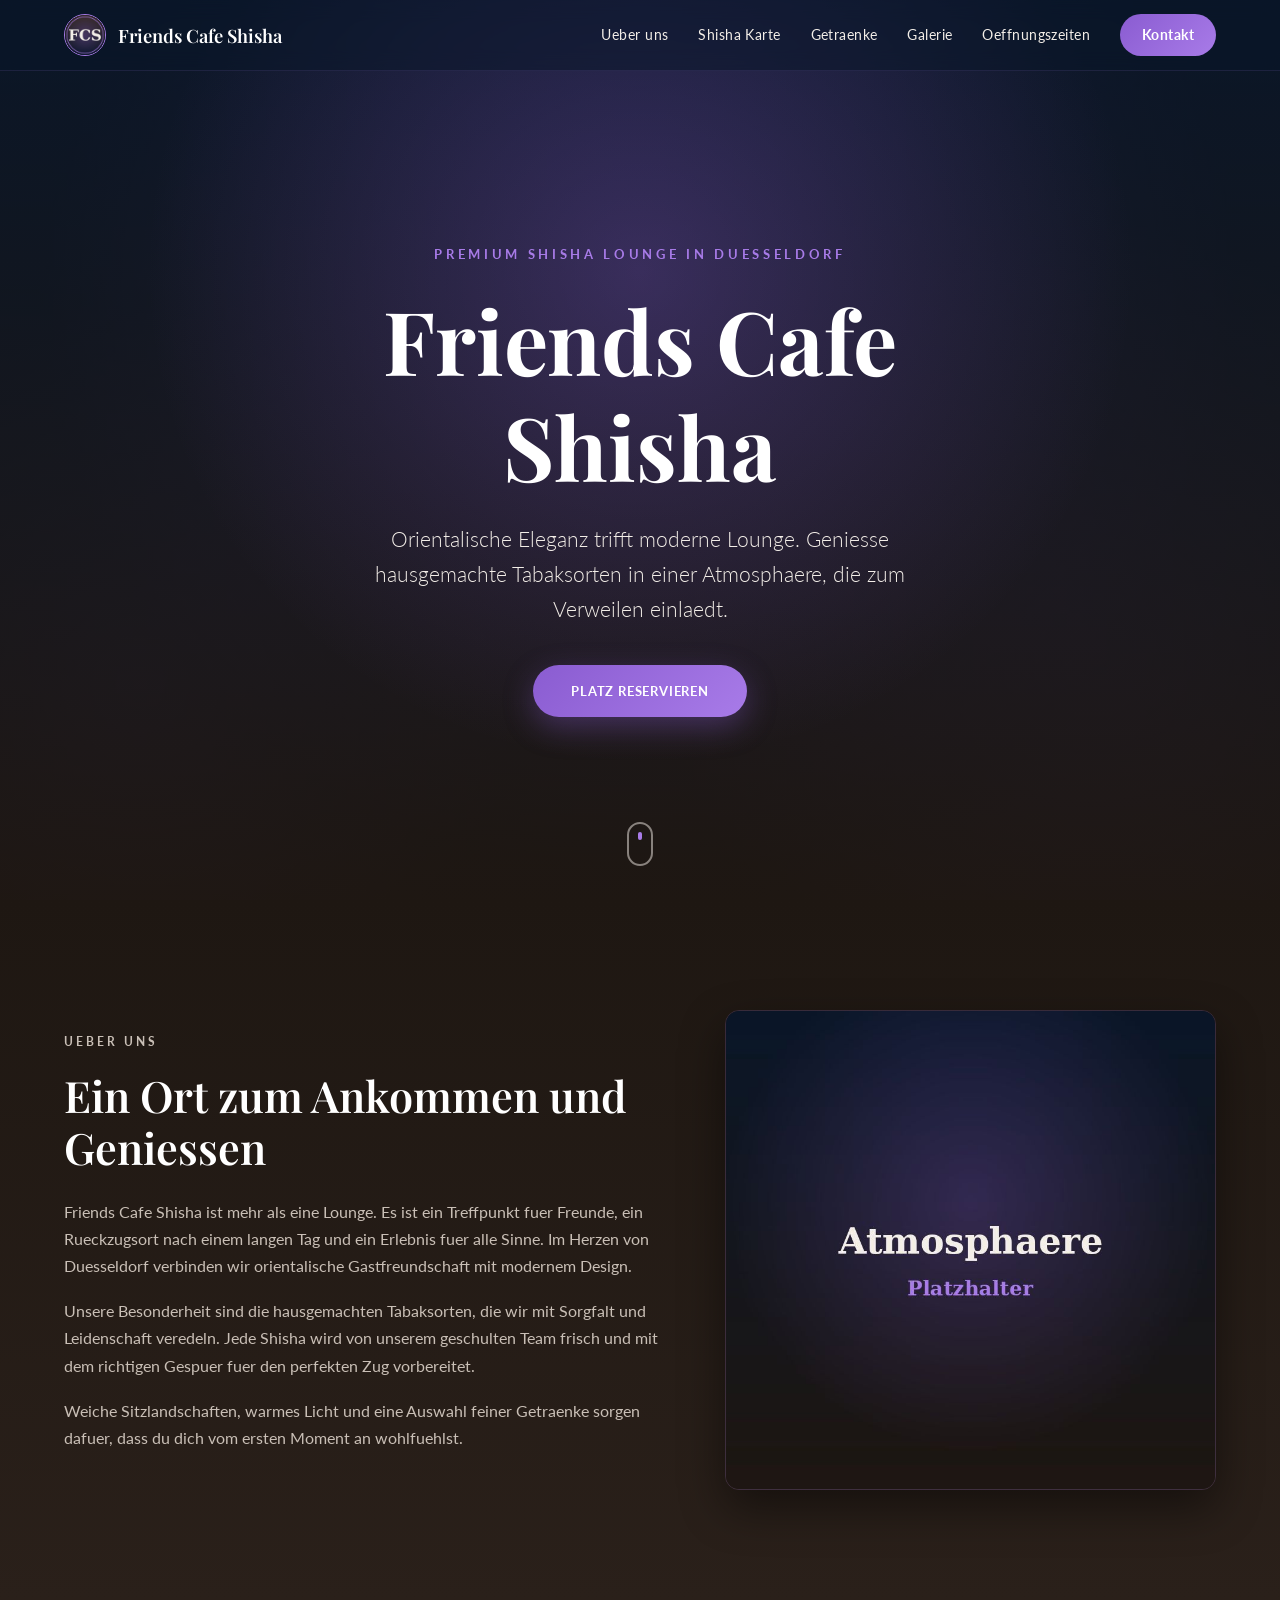
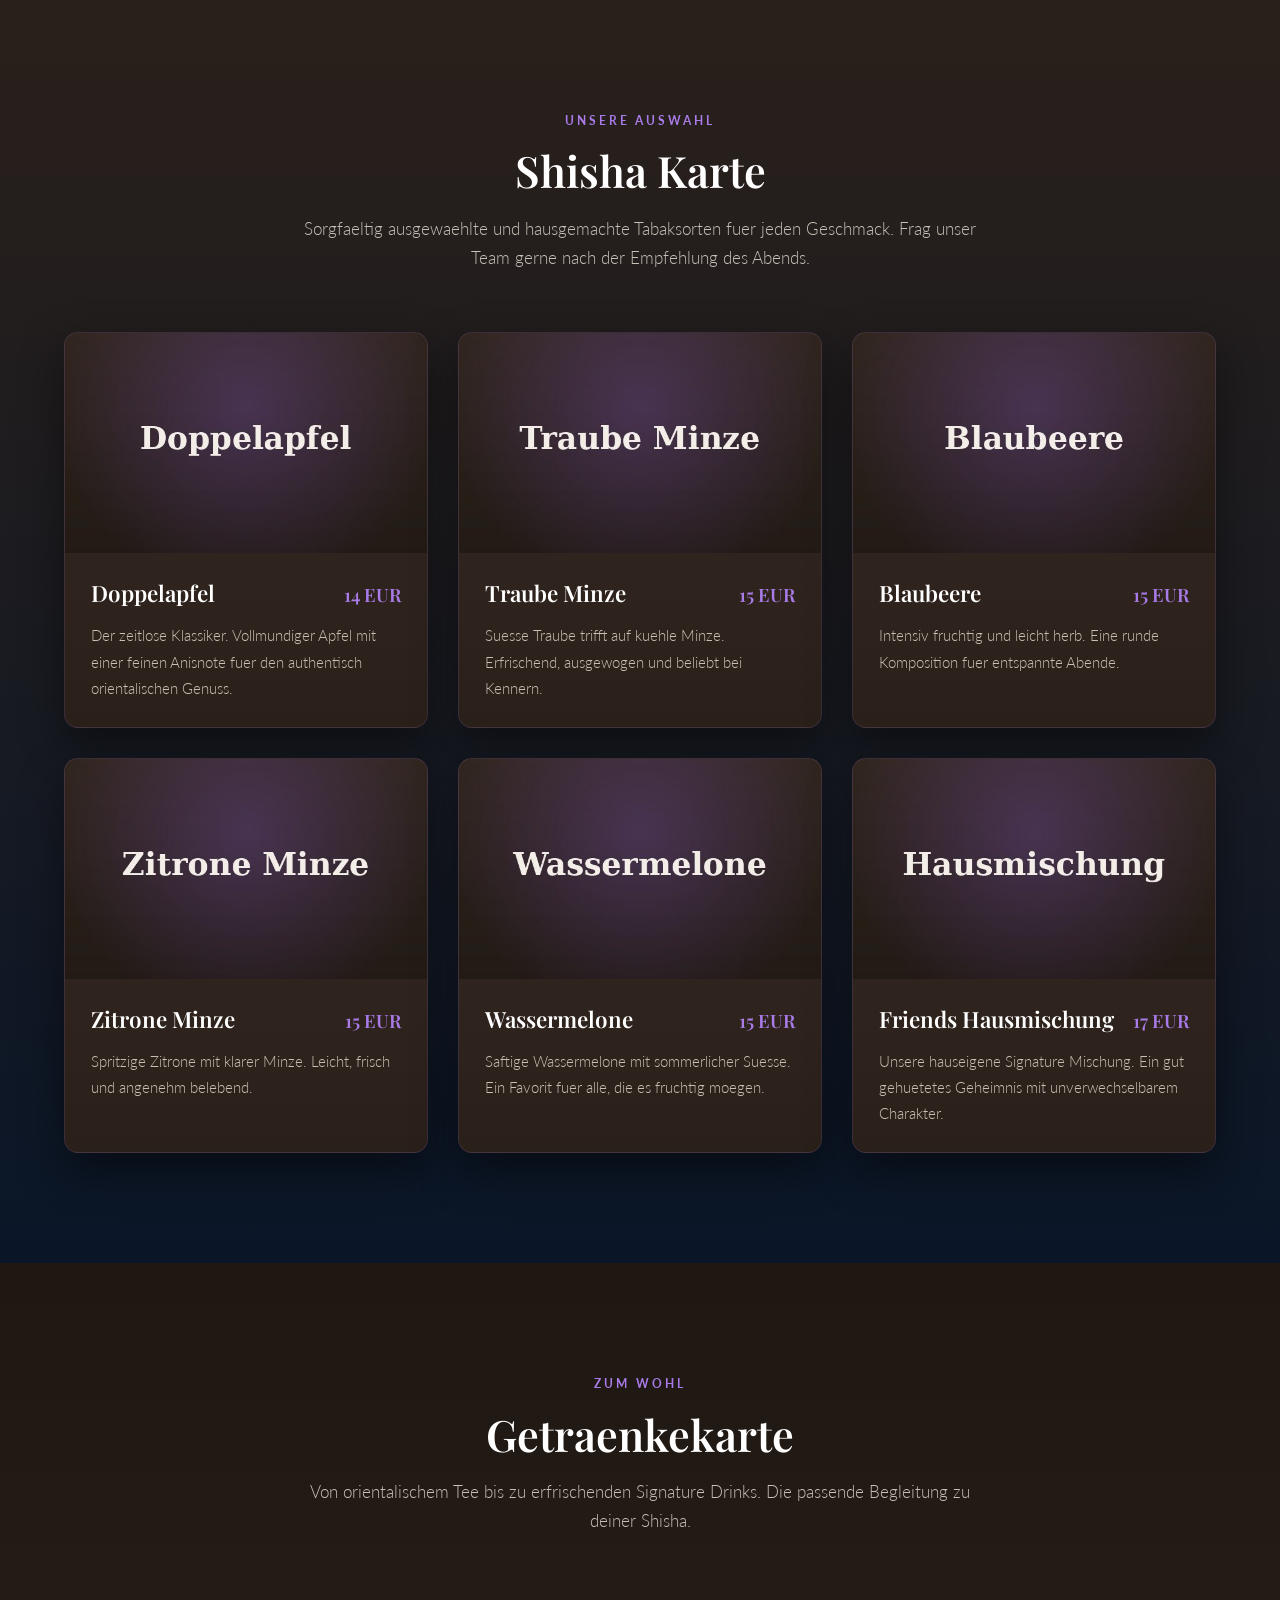
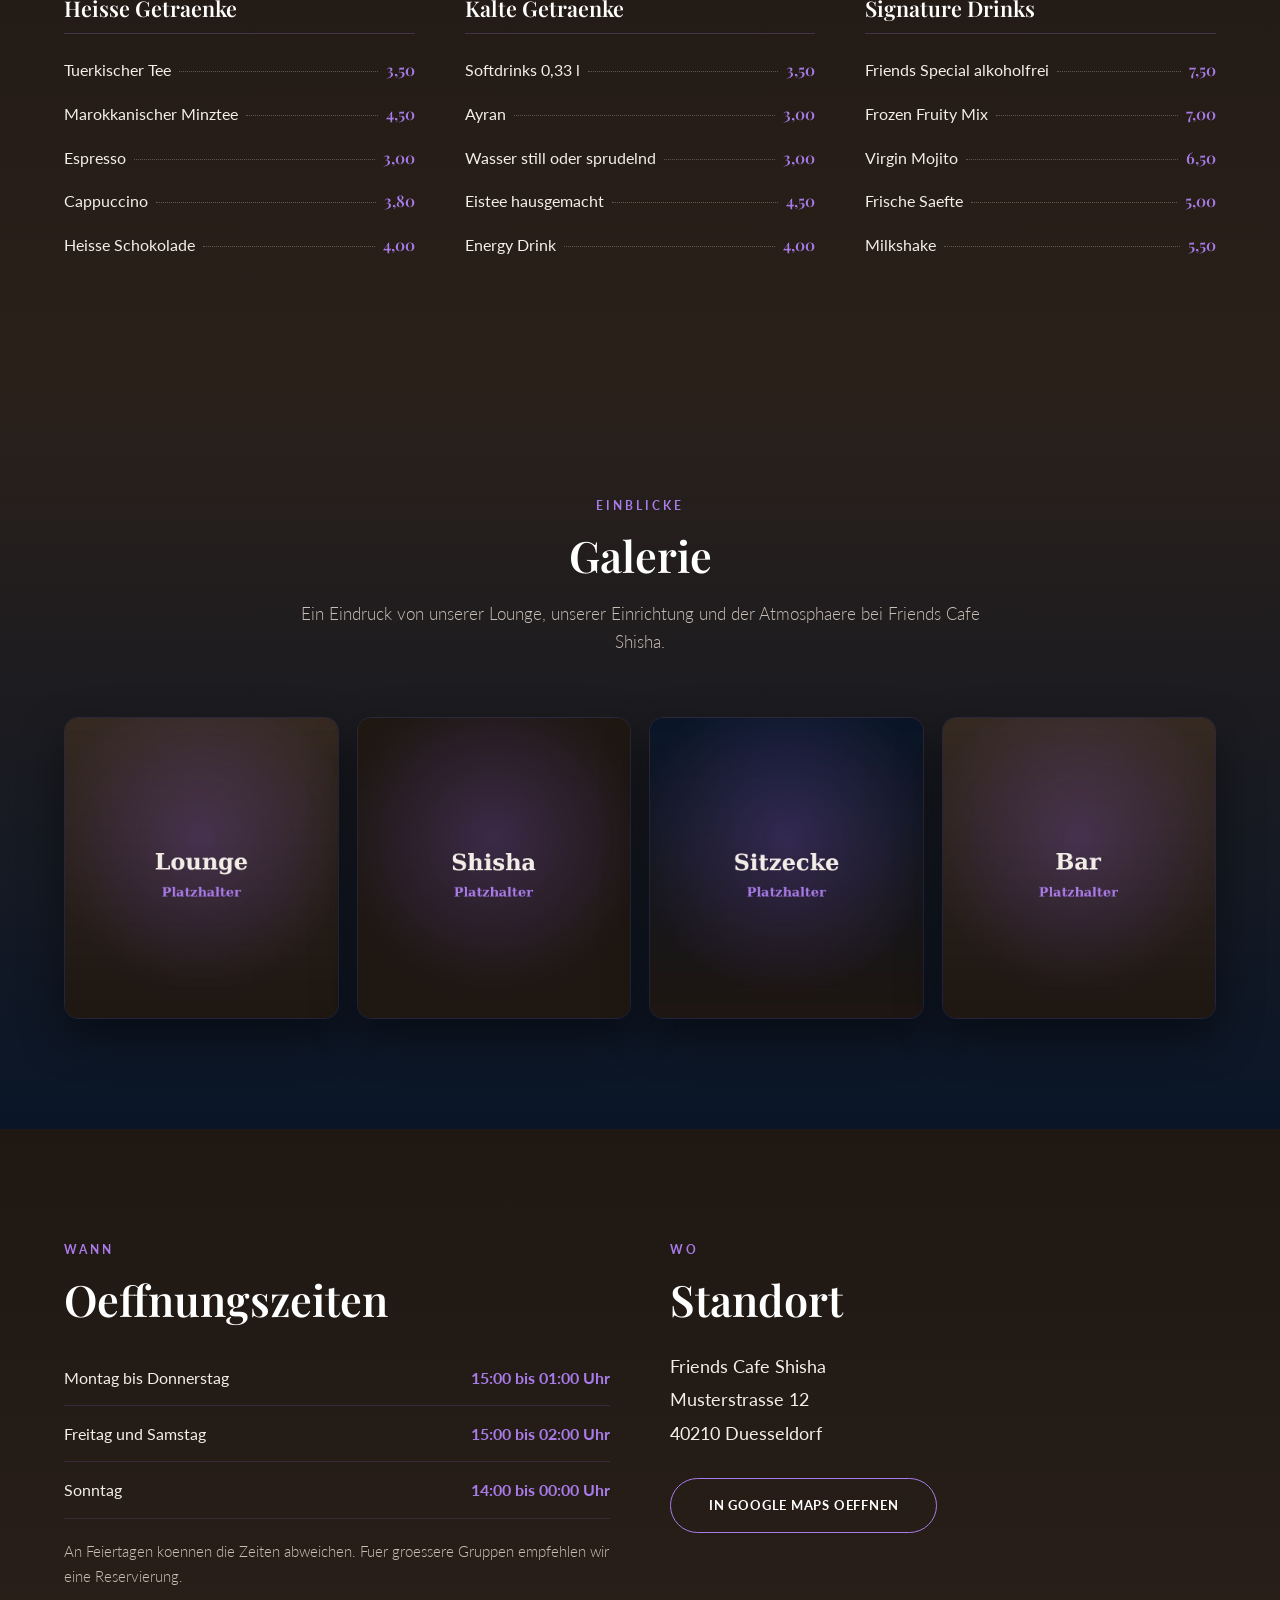
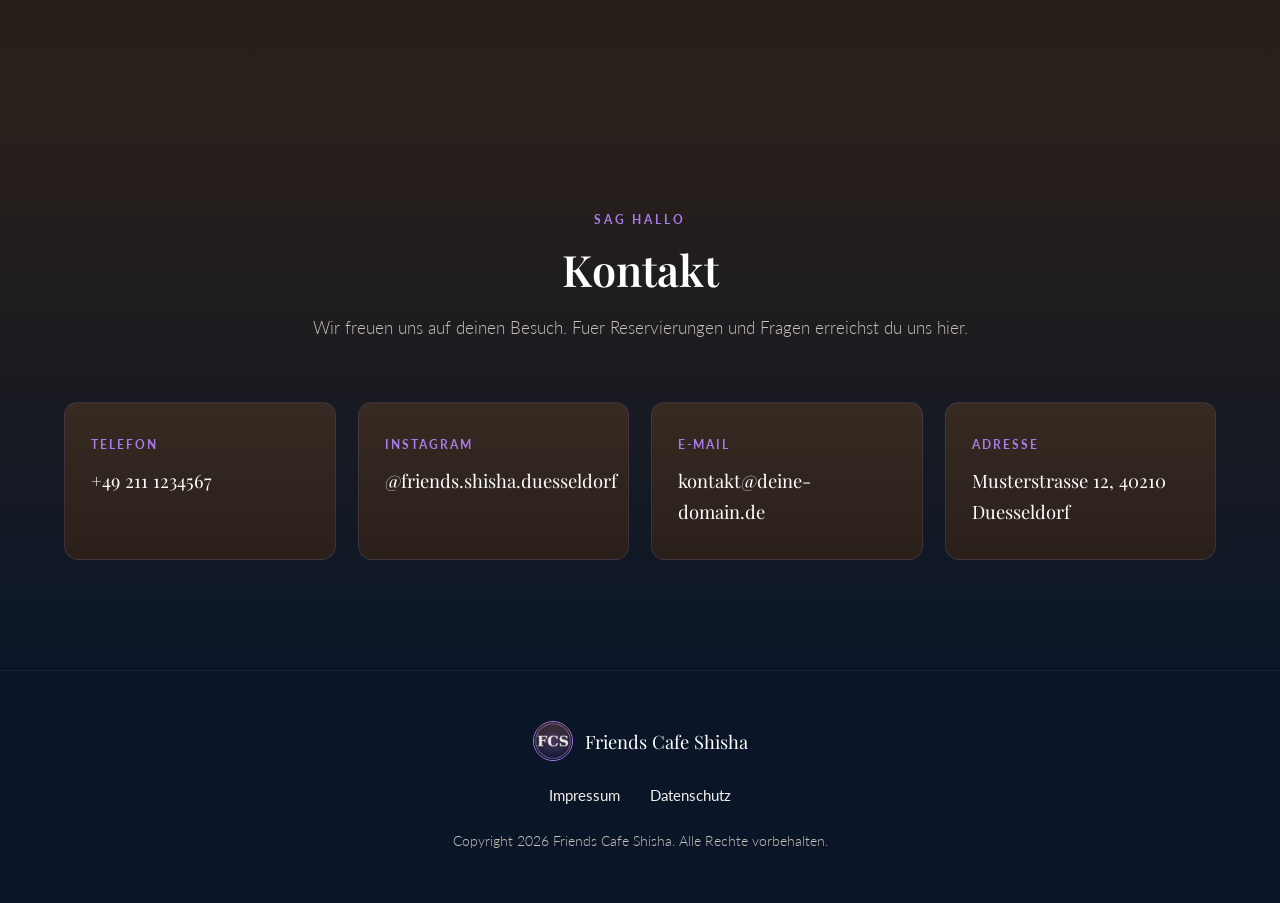
==== index.html @ 022b9bcd "Vollstaendige Website fuer Friends Cafe Shisha Duesseldorf Statische Shisha-Lounge-Website (HTML, CS" ====
<!DOCTYPE html>
<!--
  ============================================================================
  PLATZHALTER, DIE VOR DEM LIVEGANG ERSETZT WERDEN MUESSEN:
  - DEINE-DOMAIN.de            -> echte Domain (auch in CNAME, sitemap.xml, robots.txt)
  - Musterstrasse 12           -> echte Strasse und Hausnummer
  - 40210                      -> echte Postleitzahl
  - +49 211 1234567            -> echte Telefonnummer
  - kontakt@deine-domain.de    -> echte E-Mail-Adresse
  - friends.shisha.duesseldorf -> echter Instagram-Benutzername
  - 51.2217 / 6.7762           -> echte GPS-Koordinaten aus Google Maps
  - Bilder in img/ ersetzen (hero, shisha, galerie, logo)
  ============================================================================
-->
<html lang="de">
<head>
  <meta charset="UTF-8">
  <meta name="viewport" content="width=device-width, initial-scale=1.0">
  <title>Friends Cafe Shisha Duesseldorf | Premium Shisha Lounge</title>

  <meta name="description" content="Friends Cafe Shisha in Duesseldorf. Premium Shisha Lounge mit hausgemachten Tabaksorten, eleganter orientalischer Atmosphaere und ausgewaehlten Getraenken. Jetzt Platz sichern.">
  <meta name="keywords" content="Shisha Duesseldorf, Shisha Lounge Duesseldorf, Shisha Bar Duesseldorf, Wasserpfeife Duesseldorf, Friends Cafe Shisha, orientalische Lounge Duesseldorf, hausgemachte Shisha Tabak">
  <meta name="author" content="Friends Cafe Shisha">
  <meta name="robots" content="index, follow">
  <link rel="canonical" href="https://DEINE-DOMAIN.de/">

  <!-- Geo Tags -->
  <meta name="geo.region" content="DE-NW">
  <meta name="geo.placename" content="Duesseldorf">
  <meta name="geo.position" content="51.2217;6.7762">
  <meta name="ICBM" content="51.2217, 6.7762">

  <!-- Open Graph -->
  <meta property="og:type" content="business.business">
  <meta property="og:url" content="https://DEINE-DOMAIN.de/">
  <meta property="og:title" content="Friends Cafe Shisha Duesseldorf | Premium Shisha Lounge">
  <meta property="og:description" content="Premium Shisha Lounge in Duesseldorf mit hausgemachten Tabaksorten und eleganter orientalischer Atmosphaere.">
  <meta property="og:image" content="https://DEINE-DOMAIN.de/img/hero/hero.jpg">
  <meta property="og:locale" content="de_DE">
  <meta property="og:site_name" content="Friends Cafe Shisha">

  <!-- Twitter Card -->
  <meta name="twitter:card" content="summary_large_image">
  <meta name="twitter:title" content="Friends Cafe Shisha Duesseldorf | Premium Shisha Lounge">
  <meta name="twitter:description" content="Premium Shisha Lounge in Duesseldorf mit hausgemachten Tabaksorten und eleganter orientalischer Atmosphaere.">
  <meta name="twitter:image" content="https://DEINE-DOMAIN.de/img/hero/hero.jpg">

  <meta name="theme-color" content="#0A1628">

  <!-- Favicon -->
  <link rel="icon" href="img/logo/logo.jpg" type="image/jpeg">
  <link rel="apple-touch-icon" href="img/logo/logo.jpg">

  <!-- Google Fonts -->
  <link rel="preconnect" href="https://fonts.googleapis.com">
  <link rel="preconnect" href="https://fonts.gstatic.com" crossorigin>
  <link href="https://fonts.googleapis.com/css2?family=Playfair+Display:wght@500;600;700&family=Lato:wght@300;400;700&display=swap" rel="stylesheet">

  <link rel="stylesheet" href="css/style.css">

  <!-- JSON-LD Structured Data -->
  <script type="application/ld+json">
  {
    "@context": "https://schema.org",
    "@type": "BarOrPub",
    "name": "Friends Cafe Shisha",
    "description": "Premium Shisha Lounge in Duesseldorf mit hausgemachten Tabaksorten, eleganter orientalischer Atmosphaere und ausgewaehlten Getraenken.",
    "url": "https://DEINE-DOMAIN.de/",
    "telephone": "+49 211 1234567",
    "email": "kontakt@deine-domain.de",
    "image": "https://DEINE-DOMAIN.de/img/hero/hero.jpg",
    "servesCuisine": "Shisha, Orientalisch",
    "priceRange": "EUR",
    "address": {
      "@type": "PostalAddress",
      "streetAddress": "Musterstrasse 12",
      "addressLocality": "Duesseldorf",
      "postalCode": "40210",
      "addressCountry": "DE"
    },
    "geo": {
      "@type": "GeoCoordinates",
      "latitude": "51.2217",
      "longitude": "6.7762"
    },
    "openingHoursSpecification": [
      {
        "@type": "OpeningHoursSpecification",
        "dayOfWeek": ["Monday", "Tuesday", "Wednesday", "Thursday"],
        "opens": "15:00",
        "closes": "01:00"
      },
      {
        "@type": "OpeningHoursSpecification",
        "dayOfWeek": ["Friday", "Saturday"],
        "opens": "15:00",
        "closes": "02:00"
      },
      {
        "@type": "OpeningHoursSpecification",
        "dayOfWeek": "Sunday",
        "opens": "14:00",
        "closes": "00:00"
      }
    ],
    "sameAs": [
      "https://www.instagram.com/friends.shisha.duesseldorf"
    ]
  }
  </script>
</head>
<body>

  <!-- ================= NAVBAR ================= -->
  <header class="navbar" id="navbar">
    <div class="nav-container">
      <a href="#hero" class="nav-logo">
        <img src="img/logo/logo.jpg" alt="Friends Cafe Shisha Logo">
        <span>Friends Cafe Shisha</span>
      </a>
      <button class="nav-toggle" id="navToggle" aria-label="Menue oeffnen" aria-expanded="false">
        <span></span><span></span><span></span>
      </button>
      <nav class="nav-menu" id="navMenu">
        <a href="#ueber-uns">Ueber uns</a>
        <a href="#shisha">Shisha Karte</a>
        <a href="#getraenke">Getraenke</a>
        <a href="#galerie">Galerie</a>
        <a href="#oeffnungszeiten">Oeffnungszeiten</a>
        <a href="#kontakt" class="nav-cta">Kontakt</a>
      </nav>
    </div>
  </header>

  <!-- ================= HERO ================= -->
  <section class="hero" id="hero">
    <div class="hero-overlay"></div>
    <img src="img/hero/hero.jpg" alt="Elegante Shisha Lounge Atmosphaere bei Friends Cafe Shisha in Duesseldorf" class="hero-bg">
    <div class="hero-content">
      <p class="hero-eyebrow">Premium Shisha Lounge in Duesseldorf</p>
      <h1>Friends Cafe Shisha</h1>
      <p class="hero-subline">Orientalische Eleganz trifft moderne Lounge. Geniesse hausgemachte Tabaksorten in einer Atmosphaere, die zum Verweilen einlaedt.</p>
      <a href="#kontakt" class="btn btn-primary">Platz reservieren</a>
    </div>
    <a href="#ueber-uns" class="hero-scroll" aria-label="Nach unten scrollen"></a>
  </section>

  <!-- ================= UEBER UNS ================= -->
  <section class="section" id="ueber-uns">
    <div class="container about-grid">
      <div class="about-text">
        <p class="eyebrow">Ueber uns</p>
        <h2>Ein Ort zum Ankommen und Geniessen</h2>
        <p>Friends Cafe Shisha ist mehr als eine Lounge. Es ist ein Treffpunkt fuer Freunde, ein Rueckzugsort nach einem langen Tag und ein Erlebnis fuer alle Sinne. Im Herzen von Duesseldorf verbinden wir orientalische Gastfreundschaft mit modernem Design.</p>
        <p>Unsere Besonderheit sind die hausgemachten Tabaksorten, die wir mit Sorgfalt und Leidenschaft veredeln. Jede Shisha wird von unserem geschulten Team frisch und mit dem richtigen Gespuer fuer den perfekten Zug vorbereitet.</p>
        <p>Weiche Sitzlandschaften, warmes Licht und eine Auswahl feiner Getraenke sorgen dafuer, dass du dich vom ersten Moment an wohlfuehlst.</p>
      </div>
      <div class="about-image">
        <img src="img/galerie/atmosphaere.jpg" alt="Gemuetliche Sitzlandschaft in der Lounge von Friends Cafe Shisha">
      </div>
    </div>
  </section>

  <!-- ================= SHISHA KARTE ================= -->
  <section class="section section-alt" id="shisha">
    <div class="container">
      <div class="section-head">
        <p class="eyebrow">Unsere Auswahl</p>
        <h2>Shisha Karte</h2>
        <p class="section-intro">Sorgfaeltig ausgewaehlte und hausgemachte Tabaksorten fuer jeden Geschmack. Frag unser Team gerne nach der Empfehlung des Abends.</p>
      </div>
      <div class="card-grid">
        <article class="card">
          <div class="card-img"><img src="img/shisha/doppelapfel.jpg" alt="Shisha Tabak Doppelapfel"></div>
          <div class="card-body">
            <div class="card-title-row">
              <h3>Doppelapfel</h3>
              <span class="price">14 EUR</span>
            </div>
            <p>Der zeitlose Klassiker. Vollmundiger Apfel mit einer feinen Anisnote fuer den authentisch orientalischen Genuss.</p>
          </div>
        </article>
        <article class="card">
          <div class="card-img"><img src="img/shisha/traube-minze.jpg" alt="Shisha Tabak Traube Minze"></div>
          <div class="card-body">
            <div class="card-title-row">
              <h3>Traube Minze</h3>
              <span class="price">15 EUR</span>
            </div>
            <p>Suesse Traube trifft auf kuehle Minze. Erfrischend, ausgewogen und beliebt bei Kennern.</p>
          </div>
        </article>
        <article class="card">
          <div class="card-img"><img src="img/shisha/blaubeere.jpg" alt="Shisha Tabak Blaubeere"></div>
          <div class="card-body">
            <div class="card-title-row">
              <h3>Blaubeere</h3>
              <span class="price">15 EUR</span>
            </div>
            <p>Intensiv fruchtig und leicht herb. Eine runde Komposition fuer entspannte Abende.</p>
          </div>
        </article>
        <article class="card">
          <div class="card-img"><img src="img/shisha/zitrone-minze.jpg" alt="Shisha Tabak Zitrone Minze"></div>
          <div class="card-body">
            <div class="card-title-row">
              <h3>Zitrone Minze</h3>
              <span class="price">15 EUR</span>
            </div>
            <p>Spritzige Zitrone mit klarer Minze. Leicht, frisch und angenehm belebend.</p>
          </div>
        </article>
        <article class="card">
          <div class="card-img"><img src="img/shisha/wassermelone.jpg" alt="Shisha Tabak Wassermelone"></div>
          <div class="card-body">
            <div class="card-title-row">
              <h3>Wassermelone</h3>
              <span class="price">15 EUR</span>
            </div>
            <p>Saftige Wassermelone mit sommerlicher Suesse. Ein Favorit fuer alle, die es fruchtig moegen.</p>
          </div>
        </article>
        <article class="card">
          <div class="card-img"><img src="img/shisha/hausmischung.jpg" alt="Hausgemachte Shisha Spezialmischung"></div>
          <div class="card-body">
            <div class="card-title-row">
              <h3>Friends Hausmischung</h3>
              <span class="price">17 EUR</span>
            </div>
            <p>Unsere hauseigene Signature Mischung. Ein gut gehuetetes Geheimnis mit unverwechselbarem Charakter.</p>
          </div>
        </article>
      </div>
    </div>
  </section>

  <!-- ================= GETRAENKE ================= -->
  <section class="section" id="getraenke">
    <div class="container">
      <div class="section-head">
        <p class="eyebrow">Zum Wohl</p>
        <h2>Getraenkekarte</h2>
        <p class="section-intro">Von orientalischem Tee bis zu erfrischenden Signature Drinks. Die passende Begleitung zu deiner Shisha.</p>
      </div>
      <div class="menu-columns">
        <div class="menu-col">
          <h3 class="menu-heading">Heisse Getraenke</h3>
          <ul class="menu-list">
            <li><span>Tuerkischer Tee</span><span class="dots"></span><span class="price">3,50</span></li>
            <li><span>Marokkanischer Minztee</span><span class="dots"></span><span class="price">4,50</span></li>
            <li><span>Espresso</span><span class="dots"></span><span class="price">3,00</span></li>
            <li><span>Cappuccino</span><span class="dots"></span><span class="price">3,80</span></li>
            <li><span>Heisse Schokolade</span><span class="dots"></span><span class="price">4,00</span></li>
          </ul>
        </div>
        <div class="menu-col">
          <h3 class="menu-heading">Kalte Getraenke</h3>
          <ul class="menu-list">
            <li><span>Softdrinks 0,33 l</span><span class="dots"></span><span class="price">3,50</span></li>
            <li><span>Ayran</span><span class="dots"></span><span class="price">3,00</span></li>
            <li><span>Wasser still oder sprudelnd</span><span class="dots"></span><span class="price">3,00</span></li>
            <li><span>Eistee hausgemacht</span><span class="dots"></span><span class="price">4,50</span></li>
            <li><span>Energy Drink</span><span class="dots"></span><span class="price">4,00</span></li>
          </ul>
        </div>
        <div class="menu-col">
          <h3 class="menu-heading">Signature Drinks</h3>
          <ul class="menu-list">
            <li><span>Friends Special alkoholfrei</span><span class="dots"></span><span class="price">7,50</span></li>
            <li><span>Frozen Fruity Mix</span><span class="dots"></span><span class="price">7,00</span></li>
            <li><span>Virgin Mojito</span><span class="dots"></span><span class="price">6,50</span></li>
            <li><span>Frische Saefte</span><span class="dots"></span><span class="price">5,00</span></li>
            <li><span>Milkshake</span><span class="dots"></span><span class="price">5,50</span></li>
          </ul>
        </div>
      </div>
    </div>
  </section>

  <!-- ================= GALERIE ================= -->
  <section class="section section-alt" id="galerie">
    <div class="container">
      <div class="section-head">
        <p class="eyebrow">Einblicke</p>
        <h2>Galerie</h2>
        <p class="section-intro">Ein Eindruck von unserer Lounge, unserer Einrichtung und der Atmosphaere bei Friends Cafe Shisha.</p>
      </div>
      <div class="gallery-grid">
        <div class="gallery-item"><img src="img/galerie/galerie-1.jpg" alt="Innenraum der Shisha Lounge mit warmer Beleuchtung"></div>
        <div class="gallery-item"><img src="img/galerie/galerie-2.jpg" alt="Detailaufnahme einer Shisha auf dem Tisch"></div>
        <div class="gallery-item"><img src="img/galerie/galerie-3.jpg" alt="Gemuetliche Sitzecke mit Kissen und Ambientelicht"></div>
        <div class="gallery-item"><img src="img/galerie/galerie-4.jpg" alt="Bar und Getraenkeauswahl in der Lounge"></div>
      </div>
    </div>
  </section>

  <!-- ================= OEFFNUNGSZEITEN + STANDORT ================= -->
  <section class="section" id="oeffnungszeiten">
    <div class="container info-grid">
      <div class="info-block">
        <p class="eyebrow">Wann</p>
        <h2>Oeffnungszeiten</h2>
        <table class="hours-table">
          <tr><td>Montag bis Donnerstag</td><td>15:00 bis 01:00 Uhr</td></tr>
          <tr><td>Freitag und Samstag</td><td>15:00 bis 02:00 Uhr</td></tr>
          <tr><td>Sonntag</td><td>14:00 bis 00:00 Uhr</td></tr>
        </table>
        <p class="info-note">An Feiertagen koennen die Zeiten abweichen. Fuer groessere Gruppen empfehlen wir eine Reservierung.</p>
      </div>
      <div class="info-block">
        <p class="eyebrow">Wo</p>
        <h2>Standort</h2>
        <address class="address">
          Friends Cafe Shisha<br>
          Musterstrasse 12<br>
          40210 Duesseldorf
        </address>
        <a href="https://www.google.com/maps/search/?api=1&query=Friends+Cafe+Shisha+Musterstrasse+12+40210+Duesseldorf" class="btn btn-outline" target="_blank" rel="noopener">In Google Maps oeffnen</a>
      </div>
    </div>
  </section>

  <!-- ================= KONTAKT ================= -->
  <section class="section section-alt" id="kontakt">
    <div class="container">
      <div class="section-head">
        <p class="eyebrow">Sag Hallo</p>
        <h2>Kontakt</h2>
        <p class="section-intro">Wir freuen uns auf deinen Besuch. Fuer Reservierungen und Fragen erreichst du uns hier.</p>
      </div>
      <div class="contact-grid">
        <a href="tel:+492111234567" class="contact-card">
          <span class="contact-label">Telefon</span>
          <span class="contact-value">+49 211 1234567</span>
        </a>
        <a href="https://www.instagram.com/friends.shisha.duesseldorf" class="contact-card" target="_blank" rel="noopener">
          <span class="contact-label">Instagram</span>
          <span class="contact-value">@friends.shisha.duesseldorf</span>
        </a>
        <a href="mailto:kontakt@deine-domain.de" class="contact-card">
          <span class="contact-label">E-Mail</span>
          <span class="contact-value">kontakt@deine-domain.de</span>
        </a>
        <div class="contact-card">
          <span class="contact-label">Adresse</span>
          <span class="contact-value">Musterstrasse 12, 40210 Duesseldorf</span>
        </div>
      </div>
    </div>
  </section>

  <!-- ================= FOOTER ================= -->
  <footer class="footer">
    <div class="container footer-inner">
      <div class="footer-brand">
        <img src="img/logo/logo.jpg" alt="Friends Cafe Shisha Logo">
        <span>Friends Cafe Shisha</span>
      </div>
      <nav class="footer-links">
        <a href="impressum.html">Impressum</a>
        <a href="datenschutz.html">Datenschutz</a>
      </nav>
      <p class="footer-copy">Copyright 2026 Friends Cafe Shisha. Alle Rechte vorbehalten.</p>
    </div>
  </footer>

  <script src="js/main.js"></script>
</body>
</html>
---- css/style.css ----
/* ============================================================
   Friends Cafe Shisha Duesseldorf
   Farbpalette: Blau, Braun (Hintergrund), Lila (Akzente), Weiss (Text)
   Schriften: Playfair Display (Ueberschriften), Lato (Fliesstext)
   ============================================================ */

:root {
  --navy:        #0A1628;
  --navy-2:      #10203A;
  --brown:       #1E1712;
  --brown-2:     #2A201A;
  --brown-3:     #362A22;
  --purple:      #8A5CD1;
  --purple-2:    #A87BE8;
  --purple-glow: rgba(138, 92, 209, 0.35);
  --white:       #FFFFFF;
  --cream:       #F3EEE8;
  --muted:       #C9BFB6;

  --font-head: 'Playfair Display', Georgia, serif;
  --font-body: 'Lato', 'Segoe UI', sans-serif;

  --maxw: 1200px;
  --radius: 14px;
  --shadow: 0 18px 45px rgba(0, 0, 0, 0.45);
}

* { margin: 0; padding: 0; box-sizing: border-box; }

html { scroll-behavior: smooth; scroll-padding-top: 80px; }

body {
  font-family: var(--font-body);
  color: var(--cream);
  background: var(--brown);
  line-height: 1.7;
  font-weight: 400;
  -webkit-font-smoothing: antialiased;
  overflow-x: hidden;
}

img { display: block; max-width: 100%; }

h1, h2, h3 { font-family: var(--font-head); color: var(--white); line-height: 1.2; font-weight: 600; }

a { color: inherit; text-decoration: none; }

.container { max-width: var(--maxw); margin: 0 auto; padding: 0 24px; }

/* ---------- Buttons ---------- */
.btn {
  display: inline-block;
  padding: 15px 38px;
  font-family: var(--font-body);
  font-weight: 700;
  letter-spacing: 0.06em;
  text-transform: uppercase;
  font-size: 0.82rem;
  border-radius: 50px;
  cursor: pointer;
  transition: transform 0.25s ease, box-shadow 0.25s ease, background 0.25s ease;
}
.btn-primary {
  background: linear-gradient(135deg, var(--purple), var(--purple-2));
  color: var(--white);
  box-shadow: 0 10px 30px var(--purple-glow);
}
.btn-primary:hover { transform: translateY(-3px); box-shadow: 0 16px 40px var(--purple-glow); }
.btn-outline {
  background: transparent;
  color: var(--white);
  border: 1.5px solid var(--purple-2);
}
.btn-outline:hover { background: var(--purple); border-color: var(--purple); transform: translateY(-3px); }

/* ---------- Navbar ---------- */
.navbar {
  position: fixed;
  top: 0; left: 0; right: 0;
  z-index: 1000;
  background: rgba(10, 22, 40, 0.55);
  backdrop-filter: blur(10px);
  border-bottom: 1px solid rgba(168, 123, 232, 0.12);
  transition: background 0.35s ease, box-shadow 0.35s ease;
}
.navbar.scrolled { background: rgba(10, 22, 40, 0.95); box-shadow: 0 6px 24px rgba(0,0,0,0.4); }
.nav-container {
  max-width: var(--maxw);
  margin: 0 auto;
  padding: 14px 24px;
  display: flex;
  align-items: center;
  justify-content: space-between;
}
.nav-logo { display: flex; align-items: center; gap: 12px; }
.nav-logo img { width: 42px; height: 42px; border-radius: 50%; object-fit: cover; border: 1.5px solid var(--purple-2); }
.nav-logo span { font-family: var(--font-head); font-size: 1.15rem; color: var(--white); font-weight: 600; }
.nav-menu { display: flex; align-items: center; gap: 30px; }
.nav-menu a { font-size: 0.9rem; letter-spacing: 0.03em; color: var(--cream); transition: color 0.2s ease; }
.nav-menu a:hover { color: var(--purple-2); }
.nav-cta {
  background: linear-gradient(135deg, var(--purple), var(--purple-2));
  color: var(--white) !important;
  padding: 9px 22px;
  border-radius: 50px;
  font-weight: 700;
}
.nav-cta:hover { transform: translateY(-2px); box-shadow: 0 8px 20px var(--purple-glow); }
.nav-toggle { display: none; flex-direction: column; gap: 5px; background: none; border: none; cursor: pointer; padding: 6px; }
.nav-toggle span { width: 26px; height: 2.5px; background: var(--white); border-radius: 2px; transition: 0.3s; }
.nav-toggle.active span:nth-child(1) { transform: translateY(7.5px) rotate(45deg); }
.nav-toggle.active span:nth-child(2) { opacity: 0; }
.nav-toggle.active span:nth-child(3) { transform: translateY(-7.5px) rotate(-45deg); }

/* ---------- Hero ---------- */
.hero {
  position: relative;
  min-height: 100vh;
  display: flex;
  align-items: center;
  justify-content: center;
  text-align: center;
  overflow: hidden;
}
.hero-bg {
  position: absolute;
  inset: 0;
  width: 100%; height: 100%;
  object-fit: cover;
  z-index: -2;
}
.hero-overlay {
  position: absolute;
  inset: 0;
  z-index: -1;
  background:
    radial-gradient(circle at 50% 30%, rgba(138,92,209,0.28), transparent 55%),
    linear-gradient(180deg, rgba(10,22,40,0.78) 0%, rgba(30,23,18,0.88) 100%);
}
.hero-content { max-width: 780px; padding: 100px 24px 40px; }
.hero-eyebrow {
  text-transform: uppercase;
  letter-spacing: 0.28em;
  font-size: 0.82rem;
  font-weight: 700;
  color: var(--purple-2);
  margin-bottom: 22px;
}
.hero h1 { font-size: clamp(2.8rem, 8vw, 5.5rem); font-weight: 700; margin-bottom: 22px; }
.hero-subline { font-size: clamp(1.05rem, 2.2vw, 1.3rem); color: var(--cream); max-width: 620px; margin: 0 auto 38px; font-weight: 300; }
.hero-scroll {
  position: absolute;
  bottom: 34px; left: 50%;
  transform: translateX(-50%);
  width: 26px; height: 44px;
  border: 2px solid rgba(243,238,232,0.5);
  border-radius: 14px;
}
.hero-scroll::before {
  content: "";
  position: absolute;
  top: 8px; left: 50%;
  transform: translateX(-50%);
  width: 4px; height: 8px;
  background: var(--purple-2);
  border-radius: 2px;
  animation: scrollDot 1.8s ease-in-out infinite;
}
@keyframes scrollDot { 0% { opacity: 0; top: 8px; } 50% { opacity: 1; } 100% { opacity: 0; top: 22px; } }

/* ---------- Sections ---------- */
.section { padding: 110px 0; position: relative; }
.section-alt { background: linear-gradient(180deg, var(--brown-2), var(--navy)); }
.section:not(.section-alt) { background: linear-gradient(180deg, var(--brown), var(--brown-2)); }

.eyebrow {
  text-transform: uppercase;
  letter-spacing: 0.24em;
  font-size: 0.78rem;
  font-weight: 700;
  color: var(--purple-2);
  margin-bottom: 14px;
}
.section-head { text-align: center; max-width: 680px; margin: 0 auto 60px; }
.section-head h2 { font-size: clamp(2rem, 4.5vw, 3rem); margin-bottom: 18px; }
.section-intro { color: var(--muted); font-weight: 300; font-size: 1.05rem; }

.section h2 { font-size: clamp(1.9rem, 4vw, 2.7rem); }

/* ---------- About ---------- */
.about-grid { display: grid; grid-template-columns: 1.1fr 0.9fr; gap: 60px; align-items: center; }
.about-text h2 { margin-bottom: 24px; }
.about-text p { color: var(--muted); margin-bottom: 18px; }
.about-image img {
  width: 100%;
  height: 480px;
  object-fit: cover;
  border-radius: var(--radius);
  box-shadow: var(--shadow);
  border: 1px solid rgba(168,123,232,0.18);
}

/* ---------- Cards (Shisha) ---------- */
.card-grid { display: grid; grid-template-columns: repeat(auto-fill, minmax(300px, 1fr)); gap: 30px; }
.card {
  background: linear-gradient(180deg, var(--brown-3), var(--brown-2));
  border-radius: var(--radius);
  overflow: hidden;
  border: 1px solid rgba(168,123,232,0.14);
  box-shadow: var(--shadow);
  transition: transform 0.3s ease, border-color 0.3s ease;
}
.card:hover { transform: translateY(-8px); border-color: var(--purple); }
.card-img { height: 220px; overflow: hidden; }
.card-img img { width: 100%; height: 100%; object-fit: cover; transition: transform 0.5s ease; }
.card:hover .card-img img { transform: scale(1.06); }
.card-body { padding: 26px; }
.card-title-row { display: flex; justify-content: space-between; align-items: baseline; gap: 14px; margin-bottom: 12px; }
.card-title-row h3 { font-size: 1.4rem; }
.card-body p { color: var(--muted); font-size: 0.96rem; font-weight: 300; }
.price {
  font-family: var(--font-head);
  color: var(--purple-2);
  font-weight: 600;
  font-size: 1.15rem;
  white-space: nowrap;
}

/* ---------- Menu (Getraenke) ---------- */
.menu-columns { display: grid; grid-template-columns: repeat(3, 1fr); gap: 50px; }
.menu-heading {
  font-size: 1.35rem;
  margin-bottom: 22px;
  padding-bottom: 12px;
  border-bottom: 1px solid rgba(168,123,232,0.25);
  color: var(--white);
}
.menu-list { list-style: none; }
.menu-list li { display: flex; align-items: baseline; gap: 8px; margin-bottom: 16px; font-size: 0.98rem; }
.menu-list li span:first-child { color: var(--cream); }
.menu-list .dots { flex: 1; border-bottom: 1px dotted rgba(201,191,182,0.35); transform: translateY(-4px); }
.menu-list .price { font-size: 1rem; }

/* ---------- Gallery ---------- */
.gallery-grid { display: grid; grid-template-columns: repeat(4, 1fr); gap: 18px; }
.gallery-item { border-radius: var(--radius); overflow: hidden; box-shadow: var(--shadow); border: 1px solid rgba(168,123,232,0.12); }
.gallery-item img { width: 100%; height: 300px; object-fit: cover; transition: transform 0.5s ease; }
.gallery-item:hover img { transform: scale(1.08); }

/* ---------- Info (Oeffnungszeiten + Standort) ---------- */
.info-grid { display: grid; grid-template-columns: 1fr 1fr; gap: 60px; }
.info-block h2 { margin-bottom: 24px; }
.hours-table { width: 100%; border-collapse: collapse; }
.hours-table td { padding: 14px 0; border-bottom: 1px solid rgba(168,123,232,0.15); color: var(--cream); }
.hours-table td:last-child { text-align: right; color: var(--purple-2); font-weight: 700; white-space: nowrap; }
.info-note { color: var(--muted); font-size: 0.92rem; font-weight: 300; margin-top: 20px; }
.address { font-style: normal; color: var(--cream); font-size: 1.1rem; line-height: 1.9; margin-bottom: 28px; }

/* ---------- Contact ---------- */
.contact-grid { display: grid; grid-template-columns: repeat(auto-fit, minmax(240px, 1fr)); gap: 22px; }
.contact-card {
  background: linear-gradient(180deg, var(--brown-3), var(--brown-2));
  border: 1px solid rgba(168,123,232,0.16);
  border-radius: var(--radius);
  padding: 32px 26px;
  display: flex;
  flex-direction: column;
  gap: 10px;
  transition: transform 0.3s ease, border-color 0.3s ease;
}
a.contact-card:hover { transform: translateY(-6px); border-color: var(--purple); }
.contact-label { text-transform: uppercase; letter-spacing: 0.18em; font-size: 0.72rem; color: var(--purple-2); font-weight: 700; }
.contact-value { font-family: var(--font-head); font-size: 1.15rem; color: var(--white); }

/* ---------- Footer ---------- */
.footer { background: var(--navy); padding: 50px 0; border-top: 1px solid rgba(168,123,232,0.12); }
.footer-inner { display: flex; flex-direction: column; align-items: center; gap: 22px; text-align: center; }
.footer-brand { display: flex; align-items: center; gap: 12px; }
.footer-brand img { width: 40px; height: 40px; border-radius: 50%; object-fit: cover; border: 1.5px solid var(--purple-2); }
.footer-brand span { font-family: var(--font-head); font-size: 1.15rem; color: var(--white); }
.footer-links { display: flex; gap: 30px; }
.footer-links a { color: var(--cream); font-size: 0.92rem; transition: color 0.2s ease; }
.footer-links a:hover { color: var(--purple-2); }
.footer-copy { color: var(--muted); font-size: 0.85rem; font-weight: 300; }

/* ---------- Legal pages ---------- */
.legal { padding: 140px 0 90px; min-height: 70vh; }
.legal h1 { font-size: clamp(2rem, 5vw, 3rem); margin-bottom: 40px; }
.legal h2 { font-size: 1.5rem; margin: 40px 0 16px; }
.legal p, .legal li { color: var(--muted); margin-bottom: 14px; font-weight: 300; }
.legal ul { padding-left: 22px; margin-bottom: 14px; }
.legal a { color: var(--purple-2); }
.legal a:hover { text-decoration: underline; }
.legal .container { max-width: 820px; }

/* ---------- Responsive ---------- */
@media (max-width: 900px) {
  .about-grid, .info-grid { grid-template-columns: 1fr; gap: 40px; }
  .menu-columns { grid-template-columns: 1fr; gap: 40px; }
  .gallery-grid { grid-template-columns: repeat(2, 1fr); }
  .about-image img { height: 360px; }
}

@media (max-width: 768px) {
  .nav-toggle { display: flex; }
  .nav-menu {
    position: fixed;
    top: 70px; right: 0;
    width: min(78%, 320px);
    height: calc(100vh - 70px);
    flex-direction: column;
    align-items: flex-start;
    gap: 8px;
    padding: 32px 28px;
    background: rgba(10, 22, 40, 0.98);
    backdrop-filter: blur(12px);
    transform: translateX(100%);
    transition: transform 0.35s ease;
    border-left: 1px solid rgba(168,123,232,0.15);
  }
  .nav-menu.open { transform: translateX(0); }
  .nav-menu a { width: 100%; padding: 12px 0; font-size: 1.05rem; }
  .nav-cta { margin-top: 10px; }
  .section { padding: 80px 0; }
}

@media (max-width: 480px) {
  .gallery-grid { grid-template-columns: 1fr; }
  .card-grid { grid-template-columns: 1fr; }
  .btn { width: 100%; text-align: center; }
}
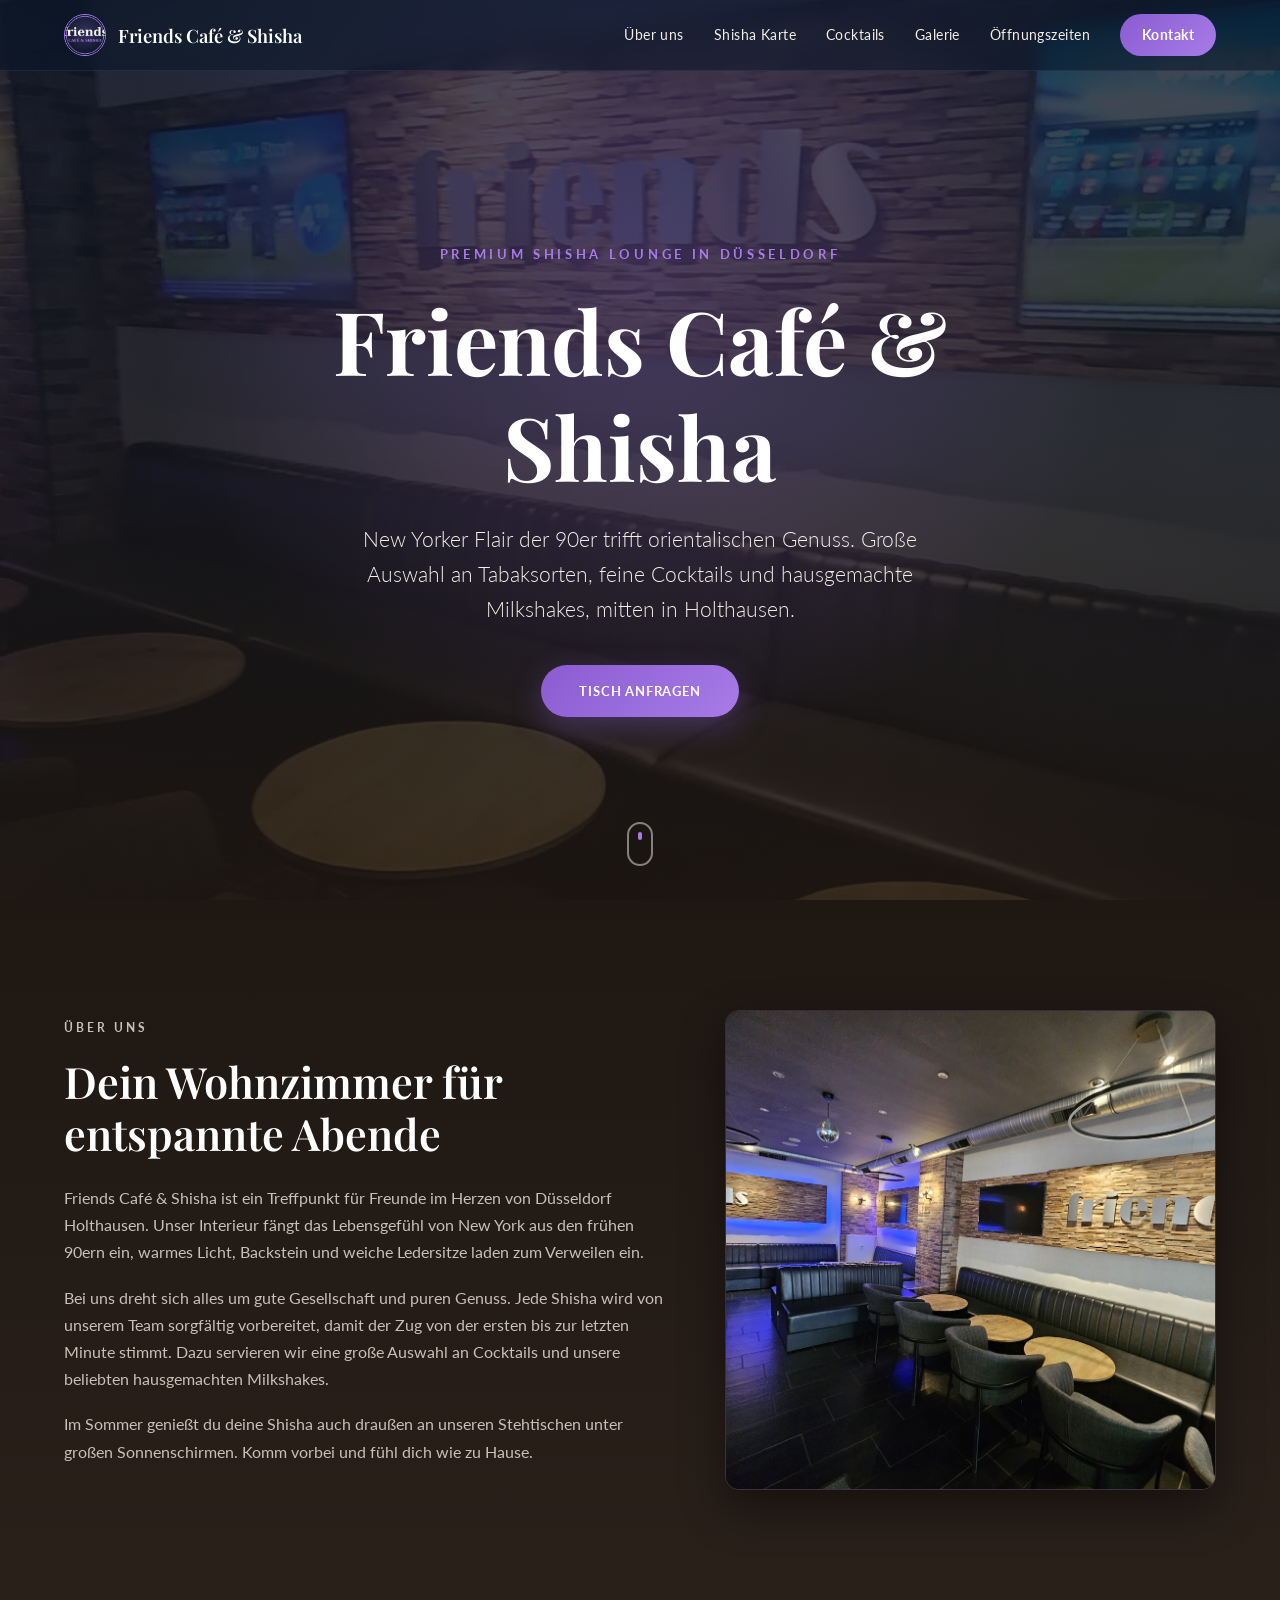
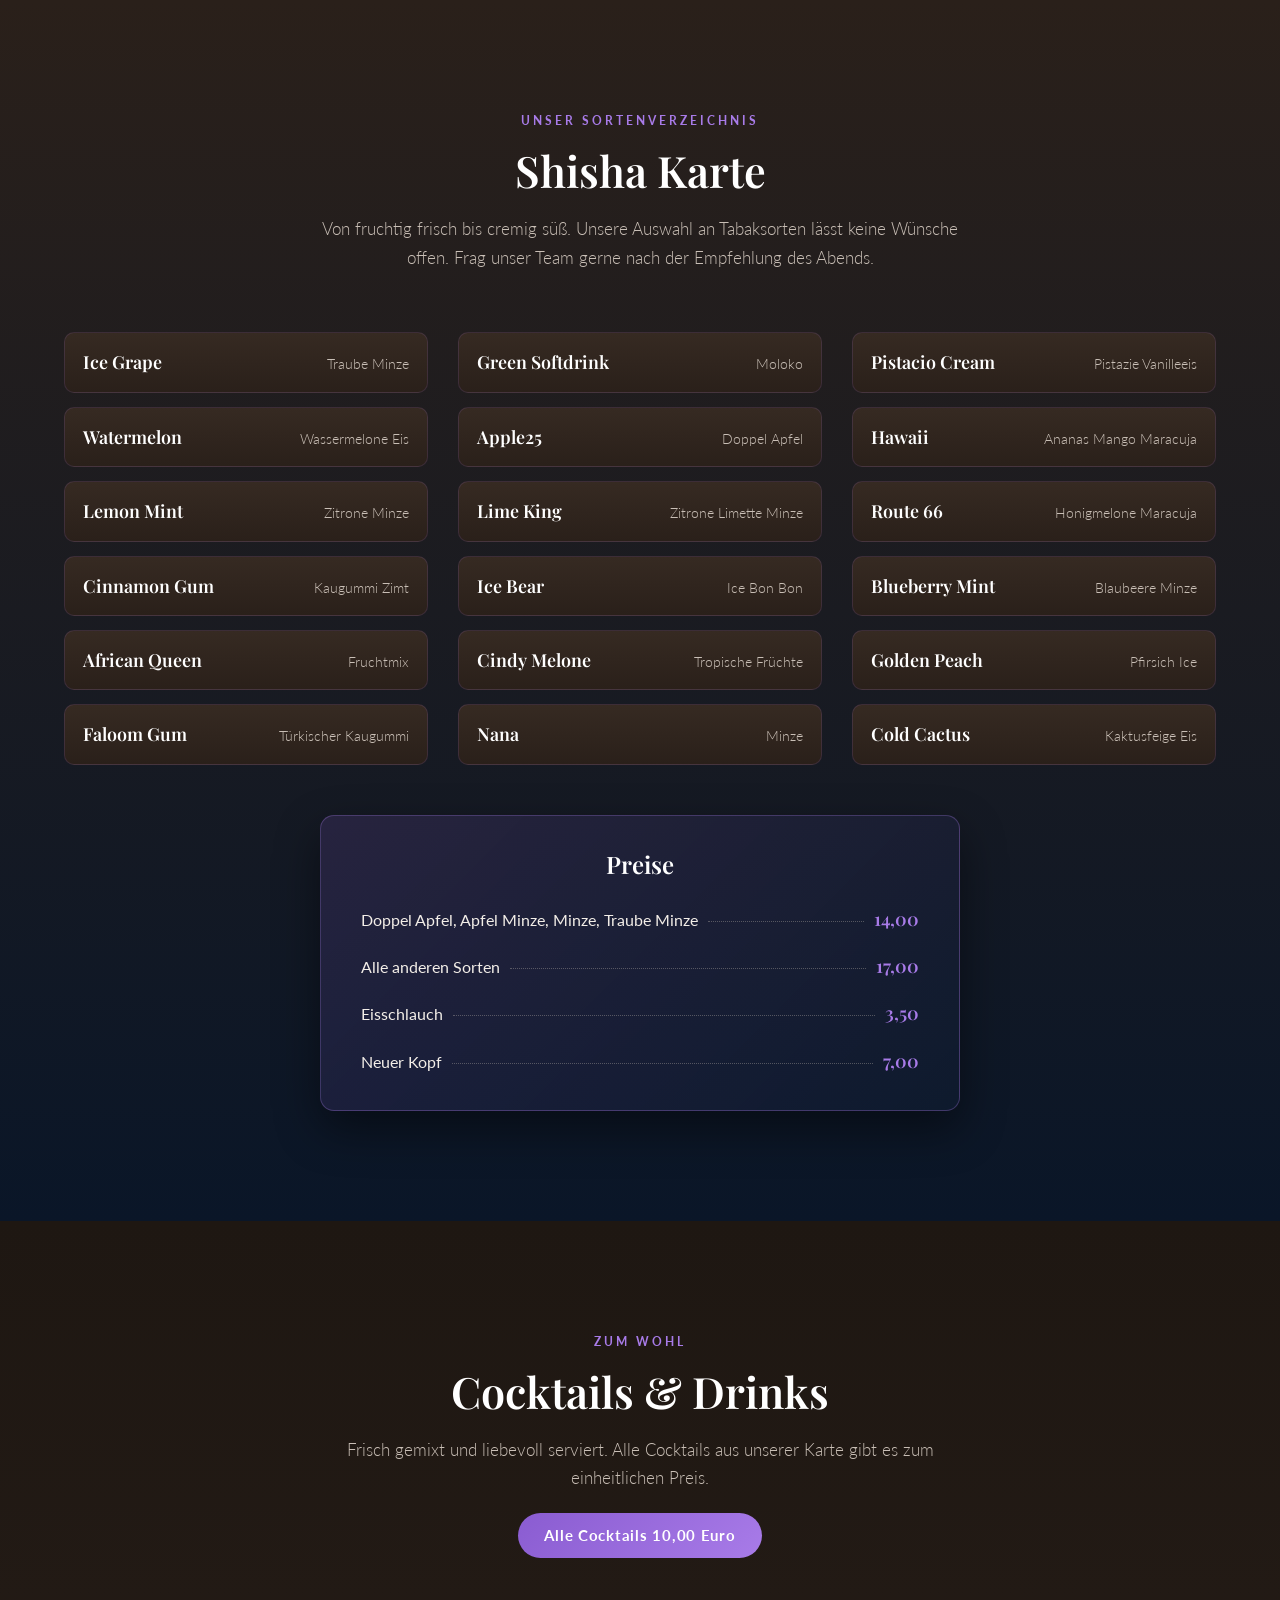
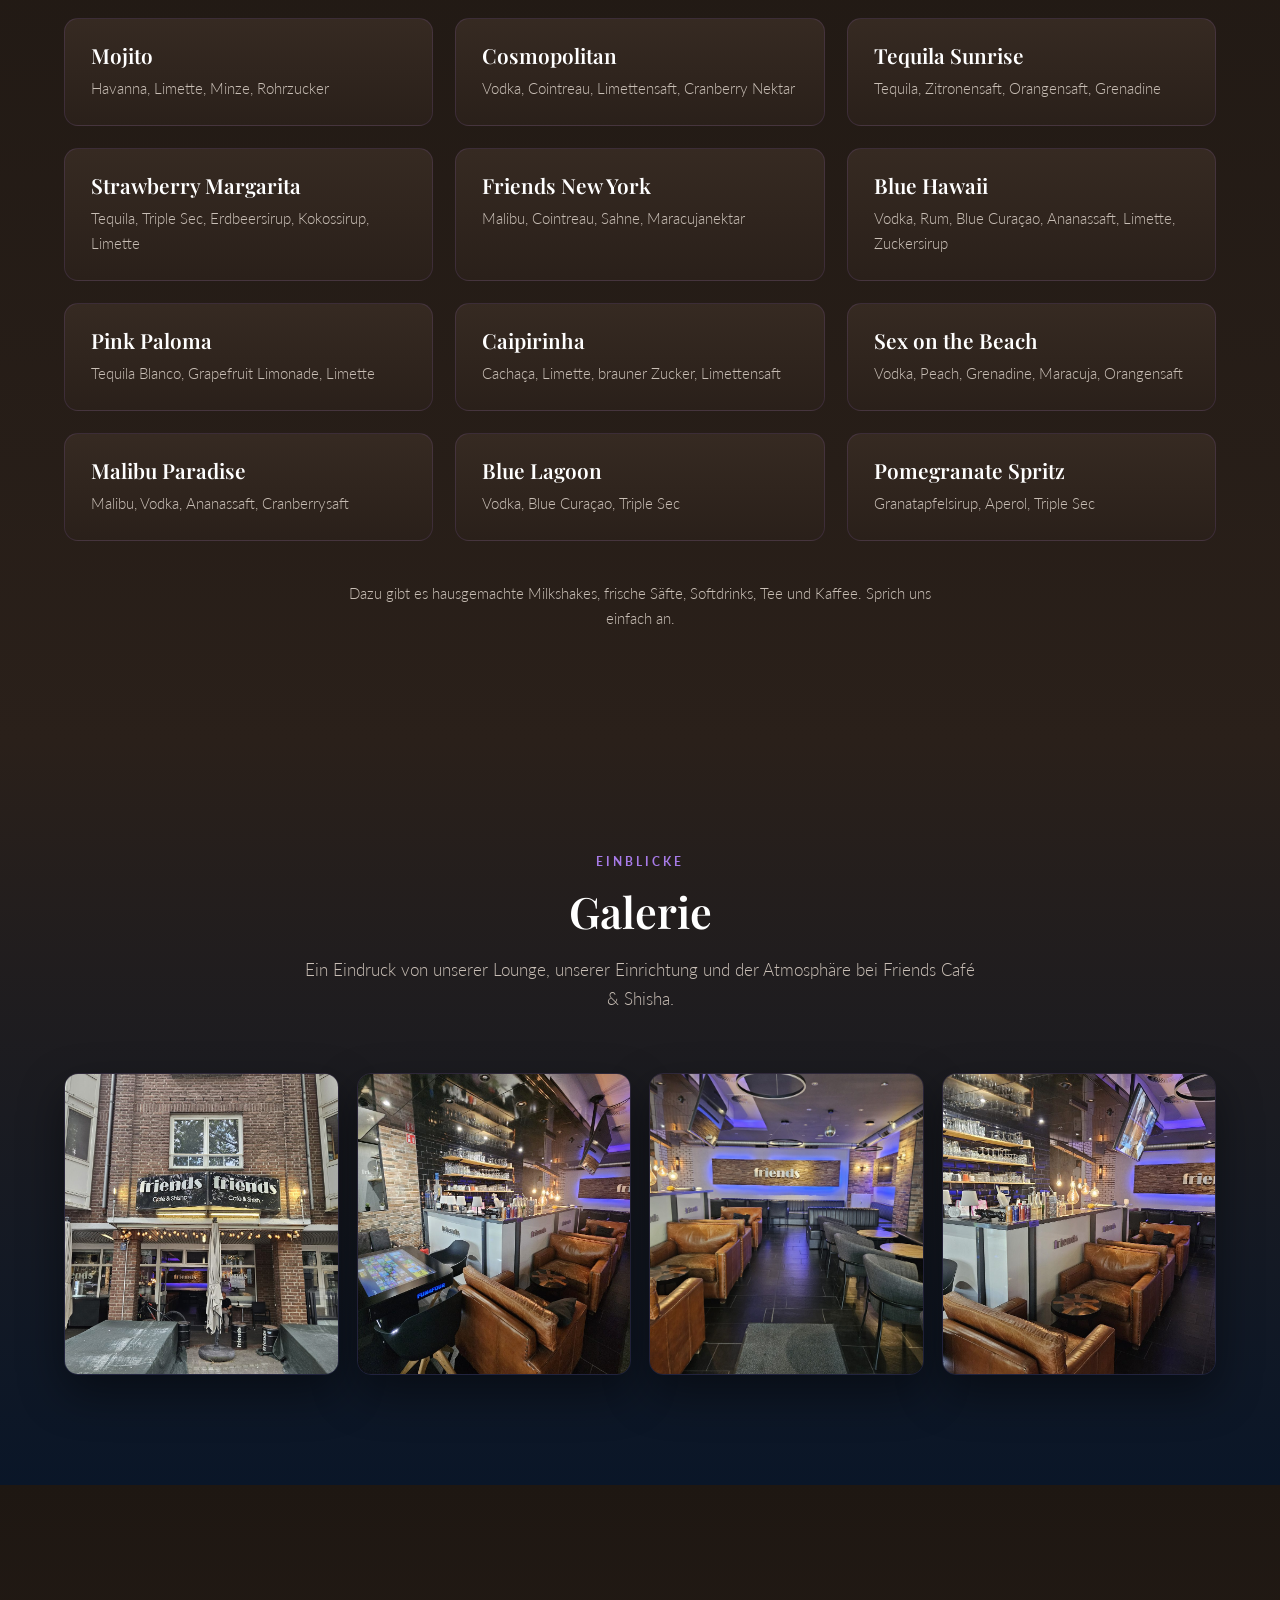
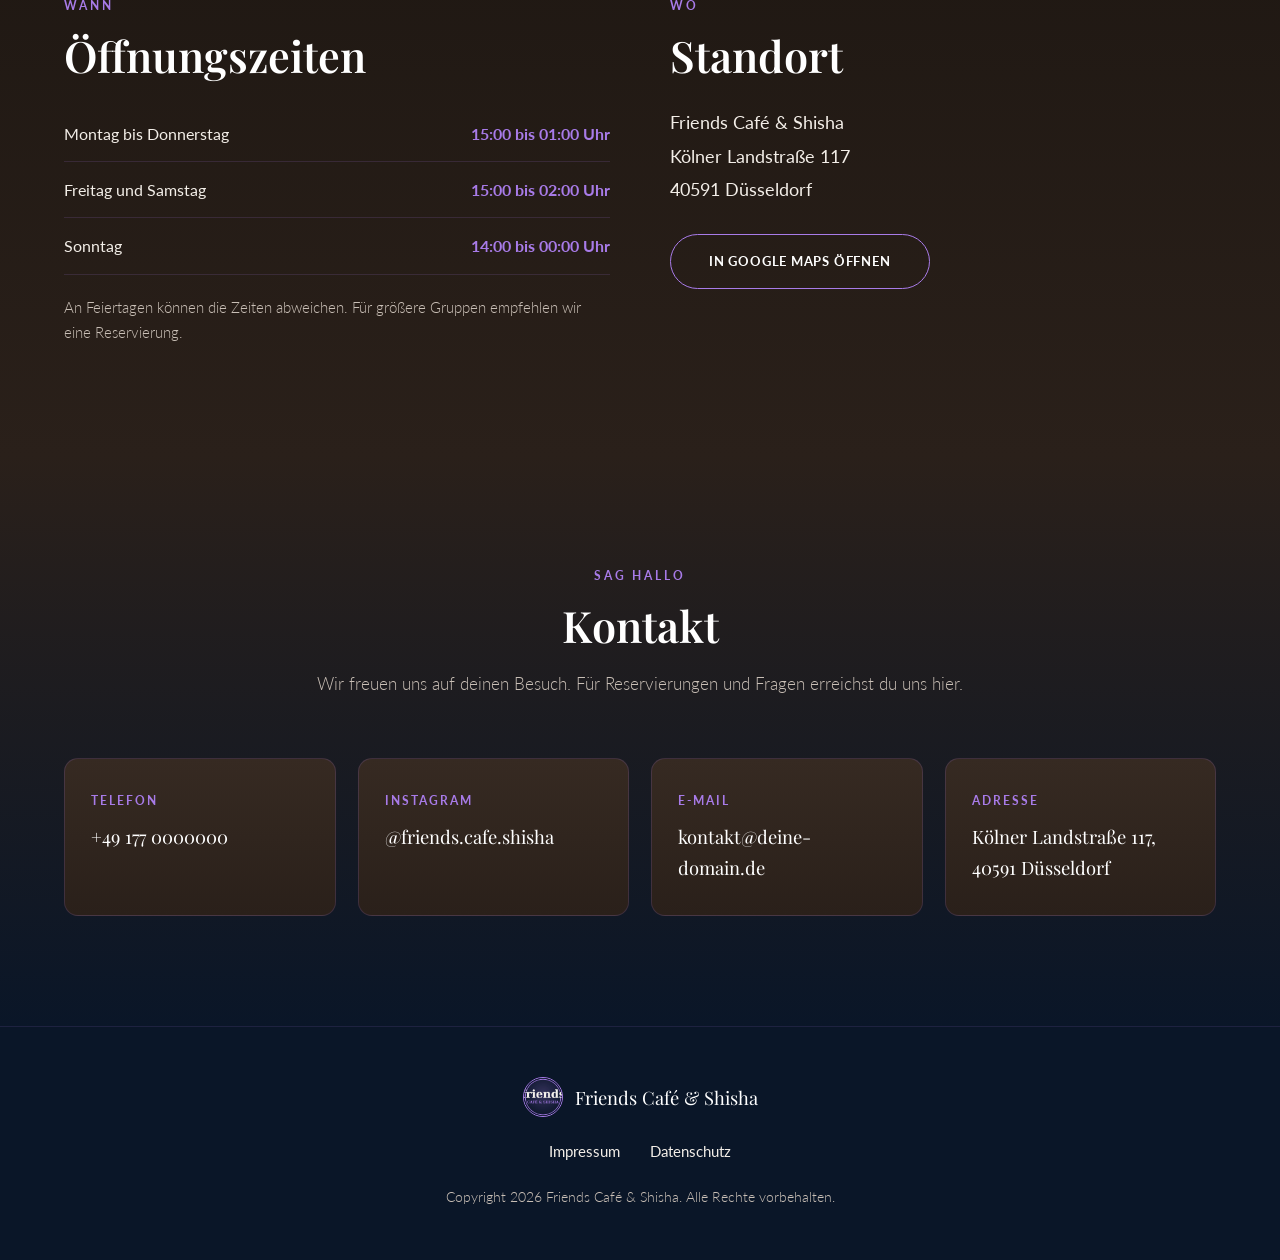
==== commit 98ecb824: "Echte Inhalte, Fotos und Hero-Video einbauen - Hero mit echtem Lounge-Video (H.264, ohne Ton, fastst" ====
--- a/index.html
+++ b/index.html
@@ -1,49 +1,48 @@
 <!DOCTYPE html>
 <!--
   ============================================================================
-  PLATZHALTER, DIE VOR DEM LIVEGANG ERSETZT WERDEN MUESSEN:
+  NOCH OFFENE PLATZHALTER (bitte vor dem Livegang ersetzen):
   - DEINE-DOMAIN.de            -> echte Domain (auch in CNAME, sitemap.xml, robots.txt)
-  - Musterstrasse 12           -> echte Strasse und Hausnummer
-  - 40210                      -> echte Postleitzahl
-  - +49 211 1234567            -> echte Telefonnummer
+  - +49 177 0000000            -> echte Telefonnummer (oeffentlich gelistet: 0177 7829747, bitte bestaetigen)
   - kontakt@deine-domain.de    -> echte E-Mail-Adresse
-  - friends.shisha.duesseldorf -> echter Instagram-Benutzername
-  - 51.2217 / 6.7762           -> echte GPS-Koordinaten aus Google Maps
-  - Bilder in img/ ersetzen (hero, shisha, galerie, logo)
+  - friends.cafe.shisha        -> echter Instagram Benutzername
+  - geo 51.1705 / 6.8730       -> exakte GPS-Koordinaten aus Google Maps (aktuell nur ungefaehr)
+  - Oeffnungszeiten bitte pruefen (Quellen im Netz nennen teils 18 Uhr Beginn)
+  Echte Daten bereits eingebaut: Adresse, Tabaksorten, Cocktailkarte, Shisha-Preise.
   ============================================================================
 -->
 <html lang="de">
 <head>
   <meta charset="UTF-8">
   <meta name="viewport" content="width=device-width, initial-scale=1.0">
-  <title>Friends Cafe Shisha Duesseldorf | Premium Shisha Lounge</title>
-
-  <meta name="description" content="Friends Cafe Shisha in Duesseldorf. Premium Shisha Lounge mit hausgemachten Tabaksorten, eleganter orientalischer Atmosphaere und ausgewaehlten Getraenken. Jetzt Platz sichern.">
-  <meta name="keywords" content="Shisha Duesseldorf, Shisha Lounge Duesseldorf, Shisha Bar Duesseldorf, Wasserpfeife Duesseldorf, Friends Cafe Shisha, orientalische Lounge Duesseldorf, hausgemachte Shisha Tabak">
-  <meta name="author" content="Friends Cafe Shisha">
+  <title>Friends Café &amp; Shisha Düsseldorf | Premium Shisha Lounge in Holthausen</title>
+
+  <meta name="description" content="Friends Café &amp; Shisha in Düsseldorf Holthausen. Premium Shisha Lounge mit New Yorker Flair der 90er, großer Auswahl an Tabaksorten, Cocktails und hausgemachten Milkshakes.">
+  <meta name="keywords" content="Shisha Düsseldorf, Shisha Lounge Düsseldorf, Shisha Bar Düsseldorf, Shisha Holthausen, Wasserpfeife Düsseldorf, Friends Café Shisha, Cocktails Düsseldorf, Milkshakes Düsseldorf">
+  <meta name="author" content="Friends Café &amp; Shisha">
   <meta name="robots" content="index, follow">
   <link rel="canonical" href="https://DEINE-DOMAIN.de/">
 
-  <!-- Geo Tags -->
+  <!-- Geo Tags (ungefaehr, bitte exakte Werte aus Google Maps eintragen) -->
   <meta name="geo.region" content="DE-NW">
-  <meta name="geo.placename" content="Duesseldorf">
-  <meta name="geo.position" content="51.2217;6.7762">
-  <meta name="ICBM" content="51.2217, 6.7762">
+  <meta name="geo.placename" content="Düsseldorf">
+  <meta name="geo.position" content="51.1705;6.8730">
+  <meta name="ICBM" content="51.1705, 6.8730">
 
   <!-- Open Graph -->
   <meta property="og:type" content="business.business">
   <meta property="og:url" content="https://DEINE-DOMAIN.de/">
-  <meta property="og:title" content="Friends Cafe Shisha Duesseldorf | Premium Shisha Lounge">
-  <meta property="og:description" content="Premium Shisha Lounge in Duesseldorf mit hausgemachten Tabaksorten und eleganter orientalischer Atmosphaere.">
-  <meta property="og:image" content="https://DEINE-DOMAIN.de/img/hero/hero.jpg">
+  <meta property="og:title" content="Friends Café &amp; Shisha Düsseldorf | Premium Shisha Lounge">
+  <meta property="og:description" content="Premium Shisha Lounge in Düsseldorf Holthausen mit New Yorker Flair, großer Tabakauswahl, Cocktails und hausgemachten Milkshakes.">
+  <meta property="og:image" content="https://DEINE-DOMAIN.de/img/hero/hero-poster.jpg">
   <meta property="og:locale" content="de_DE">
-  <meta property="og:site_name" content="Friends Cafe Shisha">
+  <meta property="og:site_name" content="Friends Café &amp; Shisha">
 
   <!-- Twitter Card -->
   <meta name="twitter:card" content="summary_large_image">
-  <meta name="twitter:title" content="Friends Cafe Shisha Duesseldorf | Premium Shisha Lounge">
-  <meta name="twitter:description" content="Premium Shisha Lounge in Duesseldorf mit hausgemachten Tabaksorten und eleganter orientalischer Atmosphaere.">
-  <meta name="twitter:image" content="https://DEINE-DOMAIN.de/img/hero/hero.jpg">
+  <meta name="twitter:title" content="Friends Café &amp; Shisha Düsseldorf | Premium Shisha Lounge">
+  <meta name="twitter:description" content="Premium Shisha Lounge in Düsseldorf Holthausen mit New Yorker Flair, Cocktails und hausgemachten Milkshakes.">
+  <meta name="twitter:image" content="https://DEINE-DOMAIN.de/img/hero/hero-poster.jpg">
 
   <meta name="theme-color" content="#0A1628">
 
@@ -63,25 +62,25 @@
   {
     "@context": "https://schema.org",
     "@type": "BarOrPub",
-    "name": "Friends Cafe Shisha",
-    "description": "Premium Shisha Lounge in Duesseldorf mit hausgemachten Tabaksorten, eleganter orientalischer Atmosphaere und ausgewaehlten Getraenken.",
+    "name": "Friends Café & Shisha",
+    "description": "Premium Shisha Lounge in Düsseldorf Holthausen mit New Yorker Flair der 90er, großer Auswahl an Tabaksorten, Cocktails und hausgemachten Milkshakes.",
     "url": "https://DEINE-DOMAIN.de/",
-    "telephone": "+49 211 1234567",
+    "telephone": "+49 177 0000000",
     "email": "kontakt@deine-domain.de",
-    "image": "https://DEINE-DOMAIN.de/img/hero/hero.jpg",
+    "image": "https://DEINE-DOMAIN.de/img/hero/hero-poster.jpg",
     "servesCuisine": "Shisha, Orientalisch",
-    "priceRange": "EUR",
+    "priceRange": "€€",
     "address": {
       "@type": "PostalAddress",
-      "streetAddress": "Musterstrasse 12",
-      "addressLocality": "Duesseldorf",
-      "postalCode": "40210",
+      "streetAddress": "Kölner Landstraße 117",
+      "addressLocality": "Düsseldorf",
+      "postalCode": "40591",
       "addressCountry": "DE"
     },
     "geo": {
       "@type": "GeoCoordinates",
-      "latitude": "51.2217",
-      "longitude": "6.7762"
+      "latitude": "51.1705",
+      "longitude": "6.8730"
     },
     "openingHoursSpecification": [
       {
@@ -104,7 +103,8 @@
       }
     ],
     "sameAs": [
-      "https://www.instagram.com/friends.shisha.duesseldorf"
+      "https://www.instagram.com/friends.cafe.shisha",
+      "https://www.facebook.com/Friends.Cafe.Shisha.Duesseldorf/"
     ]
   }
   </script>
@@ -115,18 +115,18 @@
   <header class="navbar" id="navbar">
     <div class="nav-container">
       <a href="#hero" class="nav-logo">
-        <img src="img/logo/logo.jpg" alt="Friends Cafe Shisha Logo">
-        <span>Friends Cafe Shisha</span>
+        <img src="img/logo/logo.jpg" alt="Friends Café und Shisha Logo">
+        <span>Friends Café &amp; Shisha</span>
       </a>
-      <button class="nav-toggle" id="navToggle" aria-label="Menue oeffnen" aria-expanded="false">
+      <button class="nav-toggle" id="navToggle" aria-label="Menü öffnen" aria-expanded="false">
         <span></span><span></span><span></span>
       </button>
       <nav class="nav-menu" id="navMenu">
-        <a href="#ueber-uns">Ueber uns</a>
+        <a href="#ueber-uns">Über uns</a>
         <a href="#shisha">Shisha Karte</a>
-        <a href="#getraenke">Getraenke</a>
+        <a href="#getraenke">Cocktails</a>
         <a href="#galerie">Galerie</a>
-        <a href="#oeffnungszeiten">Oeffnungszeiten</a>
+        <a href="#oeffnungszeiten">Öffnungszeiten</a>
         <a href="#kontakt" class="nav-cta">Kontakt</a>
       </nav>
     </div>
@@ -135,12 +135,14 @@
   <!-- ================= HERO ================= -->
   <section class="hero" id="hero">
     <div class="hero-overlay"></div>
-    <img src="img/hero/hero.jpg" alt="Elegante Shisha Lounge Atmosphaere bei Friends Cafe Shisha in Duesseldorf" class="hero-bg">
+    <video class="hero-bg" autoplay muted loop playsinline poster="img/hero/hero-poster.jpg">
+      <source src="img/hero/hero.mp4" type="video/mp4">
+    </video>
     <div class="hero-content">
-      <p class="hero-eyebrow">Premium Shisha Lounge in Duesseldorf</p>
-      <h1>Friends Cafe Shisha</h1>
-      <p class="hero-subline">Orientalische Eleganz trifft moderne Lounge. Geniesse hausgemachte Tabaksorten in einer Atmosphaere, die zum Verweilen einlaedt.</p>
-      <a href="#kontakt" class="btn btn-primary">Platz reservieren</a>
+      <p class="hero-eyebrow">Premium Shisha Lounge in Düsseldorf</p>
+      <h1>Friends Café &amp; Shisha</h1>
+      <p class="hero-subline">New Yorker Flair der 90er trifft orientalischen Genuss. Große Auswahl an Tabaksorten, feine Cocktails und hausgemachte Milkshakes, mitten in Holthausen.</p>
+      <a href="#kontakt" class="btn btn-primary">Tisch anfragen</a>
     </div>
     <a href="#ueber-uns" class="hero-scroll" aria-label="Nach unten scrollen"></a>
   </section>
@@ -149,14 +151,14 @@
   <section class="section" id="ueber-uns">
     <div class="container about-grid">
       <div class="about-text">
-        <p class="eyebrow">Ueber uns</p>
-        <h2>Ein Ort zum Ankommen und Geniessen</h2>
-        <p>Friends Cafe Shisha ist mehr als eine Lounge. Es ist ein Treffpunkt fuer Freunde, ein Rueckzugsort nach einem langen Tag und ein Erlebnis fuer alle Sinne. Im Herzen von Duesseldorf verbinden wir orientalische Gastfreundschaft mit modernem Design.</p>
-        <p>Unsere Besonderheit sind die hausgemachten Tabaksorten, die wir mit Sorgfalt und Leidenschaft veredeln. Jede Shisha wird von unserem geschulten Team frisch und mit dem richtigen Gespuer fuer den perfekten Zug vorbereitet.</p>
-        <p>Weiche Sitzlandschaften, warmes Licht und eine Auswahl feiner Getraenke sorgen dafuer, dass du dich vom ersten Moment an wohlfuehlst.</p>
+        <p class="eyebrow">Über uns</p>
+        <h2>Dein Wohnzimmer für entspannte Abende</h2>
+        <p>Friends Café &amp; Shisha ist ein Treffpunkt für Freunde im Herzen von Düsseldorf Holthausen. Unser Interieur fängt das Lebensgefühl von New York aus den frühen 90ern ein, warmes Licht, Backstein und weiche Ledersitze laden zum Verweilen ein.</p>
+        <p>Bei uns dreht sich alles um gute Gesellschaft und puren Genuss. Jede Shisha wird von unserem Team sorgfältig vorbereitet, damit der Zug von der ersten bis zur letzten Minute stimmt. Dazu servieren wir eine große Auswahl an Cocktails und unsere beliebten hausgemachten Milkshakes.</p>
+        <p>Im Sommer genießt du deine Shisha auch draußen an unseren Stehtischen unter großen Sonnenschirmen. Komm vorbei und fühl dich wie zu Hause.</p>
       </div>
       <div class="about-image">
-        <img src="img/galerie/atmosphaere.jpg" alt="Gemuetliche Sitzlandschaft in der Lounge von Friends Cafe Shisha">
+        <img src="img/galerie/atmosphaere.jpg" alt="Lounge mit blauem Neonschriftzug und gemütlicher Sitzlandschaft bei Friends Café und Shisha">
       </div>
     </div>
   </section>
@@ -165,115 +167,70 @@
   <section class="section section-alt" id="shisha">
     <div class="container">
       <div class="section-head">
-        <p class="eyebrow">Unsere Auswahl</p>
+        <p class="eyebrow">Unser Sortenverzeichnis</p>
         <h2>Shisha Karte</h2>
-        <p class="section-intro">Sorgfaeltig ausgewaehlte und hausgemachte Tabaksorten fuer jeden Geschmack. Frag unser Team gerne nach der Empfehlung des Abends.</p>
-      </div>
-      <div class="card-grid">
-        <article class="card">
-          <div class="card-img"><img src="img/shisha/doppelapfel.jpg" alt="Shisha Tabak Doppelapfel"></div>
-          <div class="card-body">
-            <div class="card-title-row">
-              <h3>Doppelapfel</h3>
-              <span class="price">14 EUR</span>
-            </div>
-            <p>Der zeitlose Klassiker. Vollmundiger Apfel mit einer feinen Anisnote fuer den authentisch orientalischen Genuss.</p>
-          </div>
-        </article>
-        <article class="card">
-          <div class="card-img"><img src="img/shisha/traube-minze.jpg" alt="Shisha Tabak Traube Minze"></div>
-          <div class="card-body">
-            <div class="card-title-row">
-              <h3>Traube Minze</h3>
-              <span class="price">15 EUR</span>
-            </div>
-            <p>Suesse Traube trifft auf kuehle Minze. Erfrischend, ausgewogen und beliebt bei Kennern.</p>
-          </div>
-        </article>
-        <article class="card">
-          <div class="card-img"><img src="img/shisha/blaubeere.jpg" alt="Shisha Tabak Blaubeere"></div>
-          <div class="card-body">
-            <div class="card-title-row">
-              <h3>Blaubeere</h3>
-              <span class="price">15 EUR</span>
-            </div>
-            <p>Intensiv fruchtig und leicht herb. Eine runde Komposition fuer entspannte Abende.</p>
-          </div>
-        </article>
-        <article class="card">
-          <div class="card-img"><img src="img/shisha/zitrone-minze.jpg" alt="Shisha Tabak Zitrone Minze"></div>
-          <div class="card-body">
-            <div class="card-title-row">
-              <h3>Zitrone Minze</h3>
-              <span class="price">15 EUR</span>
-            </div>
-            <p>Spritzige Zitrone mit klarer Minze. Leicht, frisch und angenehm belebend.</p>
-          </div>
-        </article>
-        <article class="card">
-          <div class="card-img"><img src="img/shisha/wassermelone.jpg" alt="Shisha Tabak Wassermelone"></div>
-          <div class="card-body">
-            <div class="card-title-row">
-              <h3>Wassermelone</h3>
-              <span class="price">15 EUR</span>
-            </div>
-            <p>Saftige Wassermelone mit sommerlicher Suesse. Ein Favorit fuer alle, die es fruchtig moegen.</p>
-          </div>
-        </article>
-        <article class="card">
-          <div class="card-img"><img src="img/shisha/hausmischung.jpg" alt="Hausgemachte Shisha Spezialmischung"></div>
-          <div class="card-body">
-            <div class="card-title-row">
-              <h3>Friends Hausmischung</h3>
-              <span class="price">17 EUR</span>
-            </div>
-            <p>Unsere hauseigene Signature Mischung. Ein gut gehuetetes Geheimnis mit unverwechselbarem Charakter.</p>
-          </div>
-        </article>
-      </div>
-    </div>
-  </section>
-
-  <!-- ================= GETRAENKE ================= -->
+        <p class="section-intro">Von fruchtig frisch bis cremig süß. Unsere Auswahl an Tabaksorten lässt keine Wünsche offen. Frag unser Team gerne nach der Empfehlung des Abends.</p>
+      </div>
+
+      <div class="sorten-grid">
+        <div class="sorte"><span class="sorte-name">Ice Grape</span><span class="sorte-sub">Traube Minze</span></div>
+        <div class="sorte"><span class="sorte-name">Green Softdrink</span><span class="sorte-sub">Moloko</span></div>
+        <div class="sorte"><span class="sorte-name">Pistacio Cream</span><span class="sorte-sub">Pistazie Vanilleeis</span></div>
+        <div class="sorte"><span class="sorte-name">Watermelon</span><span class="sorte-sub">Wassermelone Eis</span></div>
+        <div class="sorte"><span class="sorte-name">Apple25</span><span class="sorte-sub">Doppel Apfel</span></div>
+        <div class="sorte"><span class="sorte-name">Hawaii</span><span class="sorte-sub">Ananas Mango Maracuja</span></div>
+        <div class="sorte"><span class="sorte-name">Lemon Mint</span><span class="sorte-sub">Zitrone Minze</span></div>
+        <div class="sorte"><span class="sorte-name">Lime King</span><span class="sorte-sub">Zitrone Limette Minze</span></div>
+        <div class="sorte"><span class="sorte-name">Route 66</span><span class="sorte-sub">Honigmelone Maracuja</span></div>
+        <div class="sorte"><span class="sorte-name">Cinnamon Gum</span><span class="sorte-sub">Kaugummi Zimt</span></div>
+        <div class="sorte"><span class="sorte-name">Ice Bear</span><span class="sorte-sub">Ice Bon Bon</span></div>
+        <div class="sorte"><span class="sorte-name">Blueberry Mint</span><span class="sorte-sub">Blaubeere Minze</span></div>
+        <div class="sorte"><span class="sorte-name">African Queen</span><span class="sorte-sub">Fruchtmix</span></div>
+        <div class="sorte"><span class="sorte-name">Cindy Melone</span><span class="sorte-sub">Tropische Früchte</span></div>
+        <div class="sorte"><span class="sorte-name">Golden Peach</span><span class="sorte-sub">Pfirsich Ice</span></div>
+        <div class="sorte"><span class="sorte-name">Faloom Gum</span><span class="sorte-sub">Türkischer Kaugummi</span></div>
+        <div class="sorte"><span class="sorte-name">Nana</span><span class="sorte-sub">Minze</span></div>
+        <div class="sorte"><span class="sorte-name">Cold Cactus</span><span class="sorte-sub">Kaktusfeige Eis</span></div>
+      </div>
+
+      <div class="preis-panel">
+        <h3>Preise</h3>
+        <ul class="preis-list">
+          <li><span>Doppel Apfel, Apfel Minze, Minze, Traube Minze</span><span class="dots"></span><span class="price">14,00</span></li>
+          <li><span>Alle anderen Sorten</span><span class="dots"></span><span class="price">17,00</span></li>
+          <li><span>Eisschlauch</span><span class="dots"></span><span class="price">3,50</span></li>
+          <li><span>Neuer Kopf</span><span class="dots"></span><span class="price">7,00</span></li>
+        </ul>
+      </div>
+    </div>
+  </section>
+
+  <!-- ================= COCKTAILS / GETRAENKE ================= -->
   <section class="section" id="getraenke">
     <div class="container">
       <div class="section-head">
         <p class="eyebrow">Zum Wohl</p>
-        <h2>Getraenkekarte</h2>
-        <p class="section-intro">Von orientalischem Tee bis zu erfrischenden Signature Drinks. Die passende Begleitung zu deiner Shisha.</p>
-      </div>
-      <div class="menu-columns">
-        <div class="menu-col">
-          <h3 class="menu-heading">Heisse Getraenke</h3>
-          <ul class="menu-list">
-            <li><span>Tuerkischer Tee</span><span class="dots"></span><span class="price">3,50</span></li>
-            <li><span>Marokkanischer Minztee</span><span class="dots"></span><span class="price">4,50</span></li>
-            <li><span>Espresso</span><span class="dots"></span><span class="price">3,00</span></li>
-            <li><span>Cappuccino</span><span class="dots"></span><span class="price">3,80</span></li>
-            <li><span>Heisse Schokolade</span><span class="dots"></span><span class="price">4,00</span></li>
-          </ul>
-        </div>
-        <div class="menu-col">
-          <h3 class="menu-heading">Kalte Getraenke</h3>
-          <ul class="menu-list">
-            <li><span>Softdrinks 0,33 l</span><span class="dots"></span><span class="price">3,50</span></li>
-            <li><span>Ayran</span><span class="dots"></span><span class="price">3,00</span></li>
-            <li><span>Wasser still oder sprudelnd</span><span class="dots"></span><span class="price">3,00</span></li>
-            <li><span>Eistee hausgemacht</span><span class="dots"></span><span class="price">4,50</span></li>
-            <li><span>Energy Drink</span><span class="dots"></span><span class="price">4,00</span></li>
-          </ul>
-        </div>
-        <div class="menu-col">
-          <h3 class="menu-heading">Signature Drinks</h3>
-          <ul class="menu-list">
-            <li><span>Friends Special alkoholfrei</span><span class="dots"></span><span class="price">7,50</span></li>
-            <li><span>Frozen Fruity Mix</span><span class="dots"></span><span class="price">7,00</span></li>
-            <li><span>Virgin Mojito</span><span class="dots"></span><span class="price">6,50</span></li>
-            <li><span>Frische Saefte</span><span class="dots"></span><span class="price">5,00</span></li>
-            <li><span>Milkshake</span><span class="dots"></span><span class="price">5,50</span></li>
-          </ul>
-        </div>
-      </div>
+        <h2>Cocktails &amp; Drinks</h2>
+        <p class="section-intro">Frisch gemixt und liebevoll serviert. Alle Cocktails aus unserer Karte gibt es zum einheitlichen Preis.</p>
+        <p class="preis-badge">Alle Cocktails 10,00 Euro</p>
+      </div>
+
+      <div class="cocktail-grid">
+        <div class="cocktail"><h3>Mojito</h3><p>Havanna, Limette, Minze, Rohrzucker</p></div>
+        <div class="cocktail"><h3>Cosmopolitan</h3><p>Vodka, Cointreau, Limettensaft, Cranberry Nektar</p></div>
+        <div class="cocktail"><h3>Tequila Sunrise</h3><p>Tequila, Zitronensaft, Orangensaft, Grenadine</p></div>
+        <div class="cocktail"><h3>Strawberry Margarita</h3><p>Tequila, Triple Sec, Erdbeersirup, Kokossirup, Limette</p></div>
+        <div class="cocktail"><h3>Friends New York</h3><p>Malibu, Cointreau, Sahne, Maracujanektar</p></div>
+        <div class="cocktail"><h3>Blue Hawaii</h3><p>Vodka, Rum, Blue Curaçao, Ananassaft, Limette, Zuckersirup</p></div>
+        <div class="cocktail"><h3>Pink Paloma</h3><p>Tequila Blanco, Grapefruit Limonade, Limette</p></div>
+        <div class="cocktail"><h3>Caipirinha</h3><p>Cachaça, Limette, brauner Zucker, Limettensaft</p></div>
+        <div class="cocktail"><h3>Sex on the Beach</h3><p>Vodka, Peach, Grenadine, Maracuja, Orangensaft</p></div>
+        <div class="cocktail"><h3>Malibu Paradise</h3><p>Malibu, Vodka, Ananassaft, Cranberrysaft</p></div>
+        <div class="cocktail"><h3>Blue Lagoon</h3><p>Vodka, Blue Curaçao, Triple Sec</p></div>
+        <div class="cocktail"><h3>Pomegranate Spritz</h3><p>Granatapfelsirup, Aperol, Triple Sec</p></div>
+      </div>
+
+      <p class="info-note center">Dazu gibt es hausgemachte Milkshakes, frische Säfte, Softdrinks, Tee und Kaffee. Sprich uns einfach an.</p>
     </div>
   </section>
 
@@ -283,13 +240,13 @@
       <div class="section-head">
         <p class="eyebrow">Einblicke</p>
         <h2>Galerie</h2>
-        <p class="section-intro">Ein Eindruck von unserer Lounge, unserer Einrichtung und der Atmosphaere bei Friends Cafe Shisha.</p>
+        <p class="section-intro">Ein Eindruck von unserer Lounge, unserer Einrichtung und der Atmosphäre bei Friends Café &amp; Shisha.</p>
       </div>
       <div class="gallery-grid">
-        <div class="gallery-item"><img src="img/galerie/galerie-1.jpg" alt="Innenraum der Shisha Lounge mit warmer Beleuchtung"></div>
-        <div class="gallery-item"><img src="img/galerie/galerie-2.jpg" alt="Detailaufnahme einer Shisha auf dem Tisch"></div>
-        <div class="gallery-item"><img src="img/galerie/galerie-3.jpg" alt="Gemuetliche Sitzecke mit Kissen und Ambientelicht"></div>
-        <div class="gallery-item"><img src="img/galerie/galerie-4.jpg" alt="Bar und Getraenkeauswahl in der Lounge"></div>
+        <div class="gallery-item"><img src="img/galerie/aussen.jpg" alt="Außenansicht von Friends Café und Shisha am Abend mit Lichterketten"></div>
+        <div class="gallery-item"><img src="img/galerie/lounge.jpg" alt="Gemütliche Ledersofas mit friends Schriftzug an der Bar"></div>
+        <div class="gallery-item"><img src="img/galerie/lounge-lila.jpg" alt="Loungebereich mit lila Ambientelicht und Sitzgelegenheiten"></div>
+        <div class="gallery-item"><img src="img/galerie/bar.jpg" alt="Bar mit Getränkeauswahl und blauem Neonlicht"></div>
       </div>
     </div>
   </section>
@@ -299,23 +256,23 @@
     <div class="container info-grid">
       <div class="info-block">
         <p class="eyebrow">Wann</p>
-        <h2>Oeffnungszeiten</h2>
+        <h2>Öffnungszeiten</h2>
         <table class="hours-table">
           <tr><td>Montag bis Donnerstag</td><td>15:00 bis 01:00 Uhr</td></tr>
           <tr><td>Freitag und Samstag</td><td>15:00 bis 02:00 Uhr</td></tr>
           <tr><td>Sonntag</td><td>14:00 bis 00:00 Uhr</td></tr>
         </table>
-        <p class="info-note">An Feiertagen koennen die Zeiten abweichen. Fuer groessere Gruppen empfehlen wir eine Reservierung.</p>
+        <p class="info-note">An Feiertagen können die Zeiten abweichen. Für größere Gruppen empfehlen wir eine Reservierung.</p>
       </div>
       <div class="info-block">
         <p class="eyebrow">Wo</p>
         <h2>Standort</h2>
         <address class="address">
-          Friends Cafe Shisha<br>
-          Musterstrasse 12<br>
-          40210 Duesseldorf
+          Friends Café &amp; Shisha<br>
+          Kölner Landstraße 117<br>
+          40591 Düsseldorf
         </address>
-        <a href="https://www.google.com/maps/search/?api=1&query=Friends+Cafe+Shisha+Musterstrasse+12+40210+Duesseldorf" class="btn btn-outline" target="_blank" rel="noopener">In Google Maps oeffnen</a>
+        <a href="https://www.google.com/maps/search/?api=1&query=Friends+Caf%C3%A9+Shisha+K%C3%B6lner+Landstra%C3%9Fe+117+40591+D%C3%BCsseldorf" class="btn btn-outline" target="_blank" rel="noopener">In Google Maps öffnen</a>
       </div>
     </div>
   </section>
@@ -326,16 +283,16 @@
       <div class="section-head">
         <p class="eyebrow">Sag Hallo</p>
         <h2>Kontakt</h2>
-        <p class="section-intro">Wir freuen uns auf deinen Besuch. Fuer Reservierungen und Fragen erreichst du uns hier.</p>
+        <p class="section-intro">Wir freuen uns auf deinen Besuch. Für Reservierungen und Fragen erreichst du uns hier.</p>
       </div>
       <div class="contact-grid">
-        <a href="tel:+492111234567" class="contact-card">
+        <a href="tel:+491770000000" class="contact-card">
           <span class="contact-label">Telefon</span>
-          <span class="contact-value">+49 211 1234567</span>
+          <span class="contact-value">+49 177 0000000</span>
         </a>
-        <a href="https://www.instagram.com/friends.shisha.duesseldorf" class="contact-card" target="_blank" rel="noopener">
+        <a href="https://www.instagram.com/friends.cafe.shisha" class="contact-card" target="_blank" rel="noopener">
           <span class="contact-label">Instagram</span>
-          <span class="contact-value">@friends.shisha.duesseldorf</span>
+          <span class="contact-value">@friends.cafe.shisha</span>
         </a>
         <a href="mailto:kontakt@deine-domain.de" class="contact-card">
           <span class="contact-label">E-Mail</span>
@@ -343,7 +300,7 @@
         </a>
         <div class="contact-card">
           <span class="contact-label">Adresse</span>
-          <span class="contact-value">Musterstrasse 12, 40210 Duesseldorf</span>
+          <span class="contact-value">Kölner Landstraße 117, 40591 Düsseldorf</span>
         </div>
       </div>
     </div>
@@ -353,14 +310,14 @@
   <footer class="footer">
     <div class="container footer-inner">
       <div class="footer-brand">
-        <img src="img/logo/logo.jpg" alt="Friends Cafe Shisha Logo">
-        <span>Friends Cafe Shisha</span>
+        <img src="img/logo/logo.jpg" alt="Friends Café und Shisha Logo">
+        <span>Friends Café &amp; Shisha</span>
       </div>
       <nav class="footer-links">
         <a href="impressum.html">Impressum</a>
         <a href="datenschutz.html">Datenschutz</a>
       </nav>
-      <p class="footer-copy">Copyright 2026 Friends Cafe Shisha. Alle Rechte vorbehalten.</p>
+      <p class="footer-copy">Copyright 2026 Friends Café &amp; Shisha. Alle Rechte vorbehalten.</p>
     </div>
   </footer>
 
--- a/css/style.css
+++ b/css/style.css
@@ -292,6 +292,79 @@
 .legal a { color: var(--purple-2); }
 .legal a:hover { text-decoration: underline; }
 .legal .container { max-width: 820px; }
+
+/* ---------- Shisha Sortenverzeichnis ---------- */
+.sorten-grid {
+  display: grid;
+  grid-template-columns: repeat(auto-fill, minmax(280px, 1fr));
+  gap: 14px 30px;
+  margin-bottom: 50px;
+}
+.sorte {
+  display: flex;
+  align-items: baseline;
+  justify-content: space-between;
+  gap: 14px;
+  padding: 14px 18px;
+  background: linear-gradient(180deg, var(--brown-3), var(--brown-2));
+  border: 1px solid rgba(168,123,232,0.14);
+  border-radius: 10px;
+  transition: border-color 0.25s ease, transform 0.25s ease;
+}
+.sorte:hover { border-color: var(--purple); transform: translateY(-3px); }
+.sorte-name { font-family: var(--font-head); font-size: 1.12rem; color: var(--white); font-weight: 600; }
+.sorte-sub { color: var(--muted); font-size: 0.9rem; font-weight: 300; text-align: right; }
+
+.preis-panel {
+  max-width: 640px;
+  margin: 0 auto;
+  padding: 34px 40px;
+  background: linear-gradient(135deg, rgba(138,92,209,0.16), rgba(16,32,58,0.35));
+  border: 1px solid rgba(168,123,232,0.3);
+  border-radius: var(--radius);
+  box-shadow: var(--shadow);
+}
+.preis-panel h3 {
+  font-size: 1.5rem;
+  text-align: center;
+  margin-bottom: 24px;
+  color: var(--white);
+}
+.preis-list { list-style: none; }
+.preis-list li { display: flex; align-items: baseline; gap: 10px; margin-bottom: 16px; }
+.preis-list li:last-child { margin-bottom: 0; }
+.preis-list li span:first-child { color: var(--cream); }
+.preis-list .dots { flex: 1; border-bottom: 1px dotted rgba(201,191,182,0.35); transform: translateY(-4px); }
+
+.preis-badge {
+  display: inline-block;
+  margin-top: 20px;
+  padding: 10px 26px;
+  border-radius: 50px;
+  background: linear-gradient(135deg, var(--purple), var(--purple-2));
+  color: var(--white);
+  font-weight: 700;
+  letter-spacing: 0.05em;
+  font-size: 0.92rem;
+}
+
+/* ---------- Cocktails ---------- */
+.cocktail-grid {
+  display: grid;
+  grid-template-columns: repeat(auto-fill, minmax(280px, 1fr));
+  gap: 22px;
+}
+.cocktail {
+  padding: 24px 26px;
+  background: linear-gradient(180deg, var(--brown-3), var(--brown-2));
+  border: 1px solid rgba(168,123,232,0.14);
+  border-radius: var(--radius);
+  transition: border-color 0.25s ease, transform 0.25s ease;
+}
+.cocktail:hover { border-color: var(--purple); transform: translateY(-4px); }
+.cocktail h3 { font-size: 1.3rem; margin-bottom: 8px; color: var(--white); }
+.cocktail p { color: var(--muted); font-size: 0.92rem; font-weight: 300; }
+.info-note.center { text-align: center; max-width: 620px; margin: 40px auto 0; }
 
 /* ---------- Responsive ---------- */
 @media (max-width: 900px) {
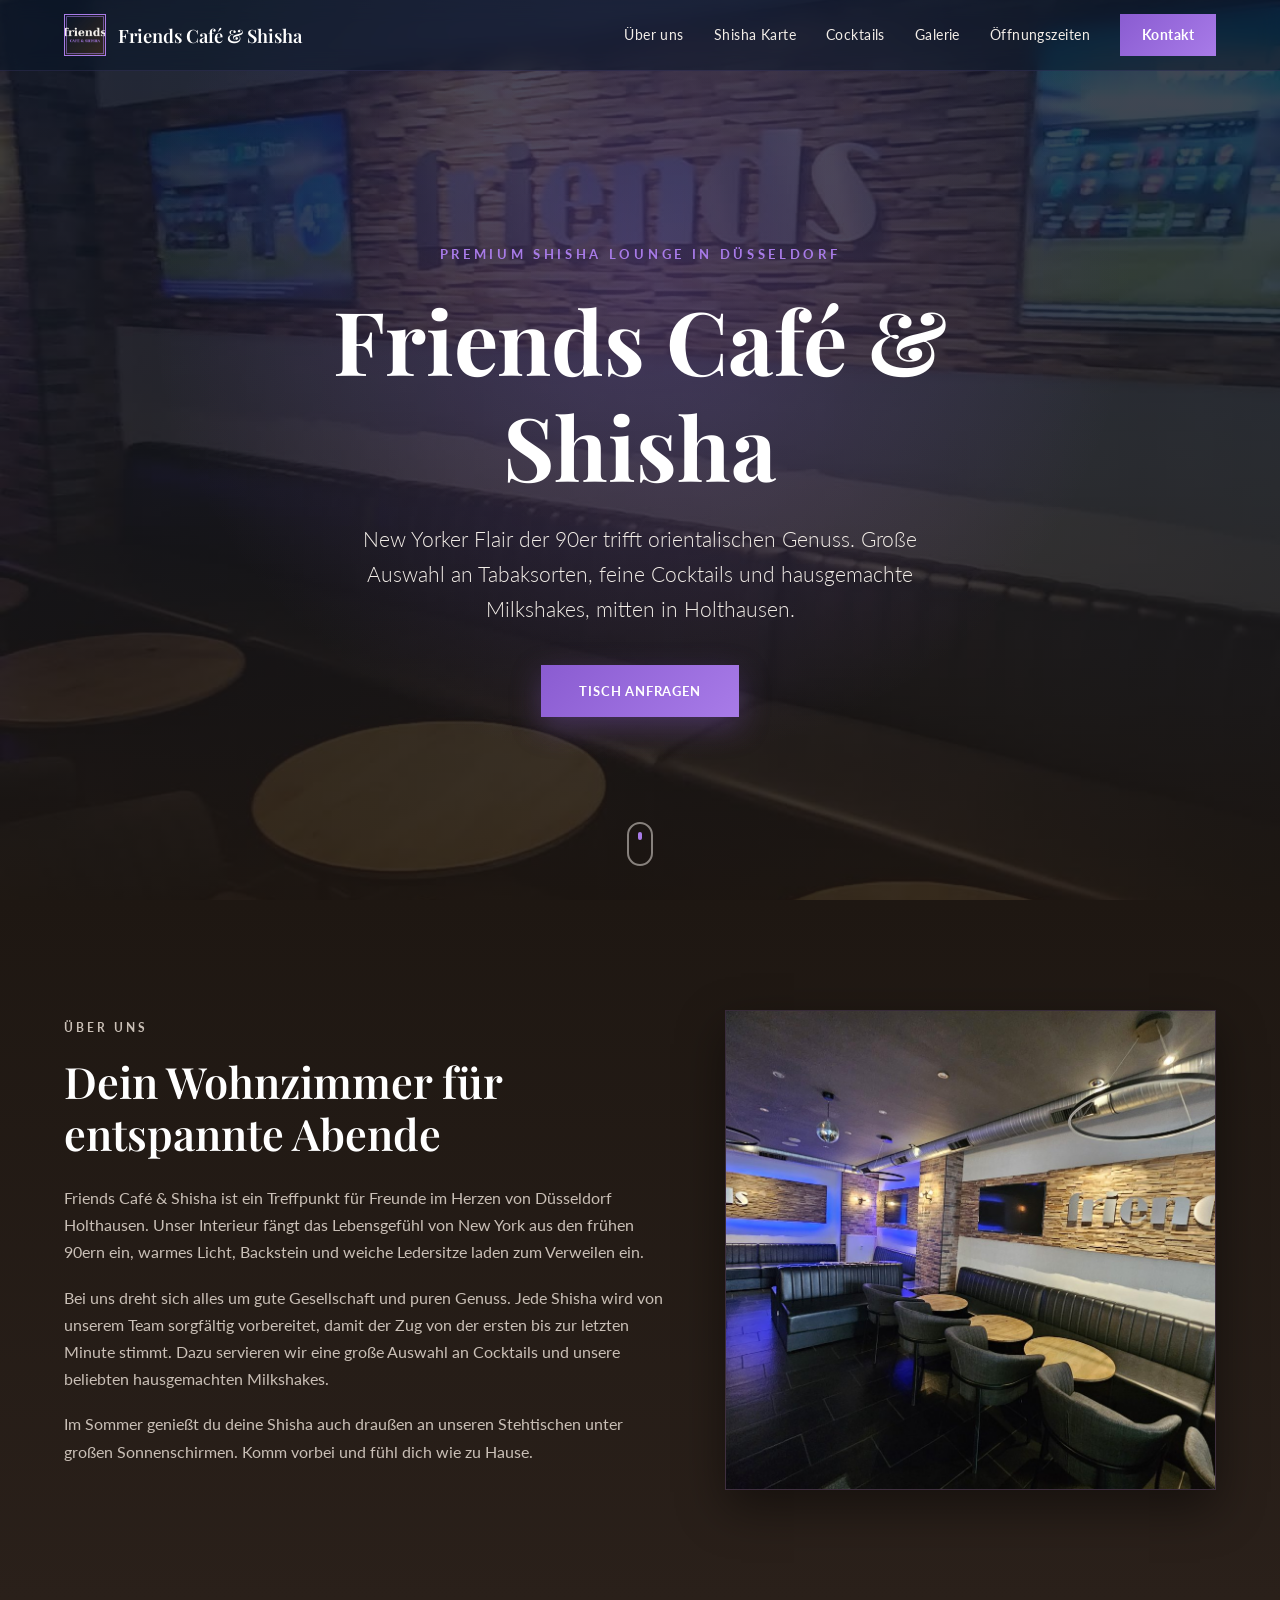
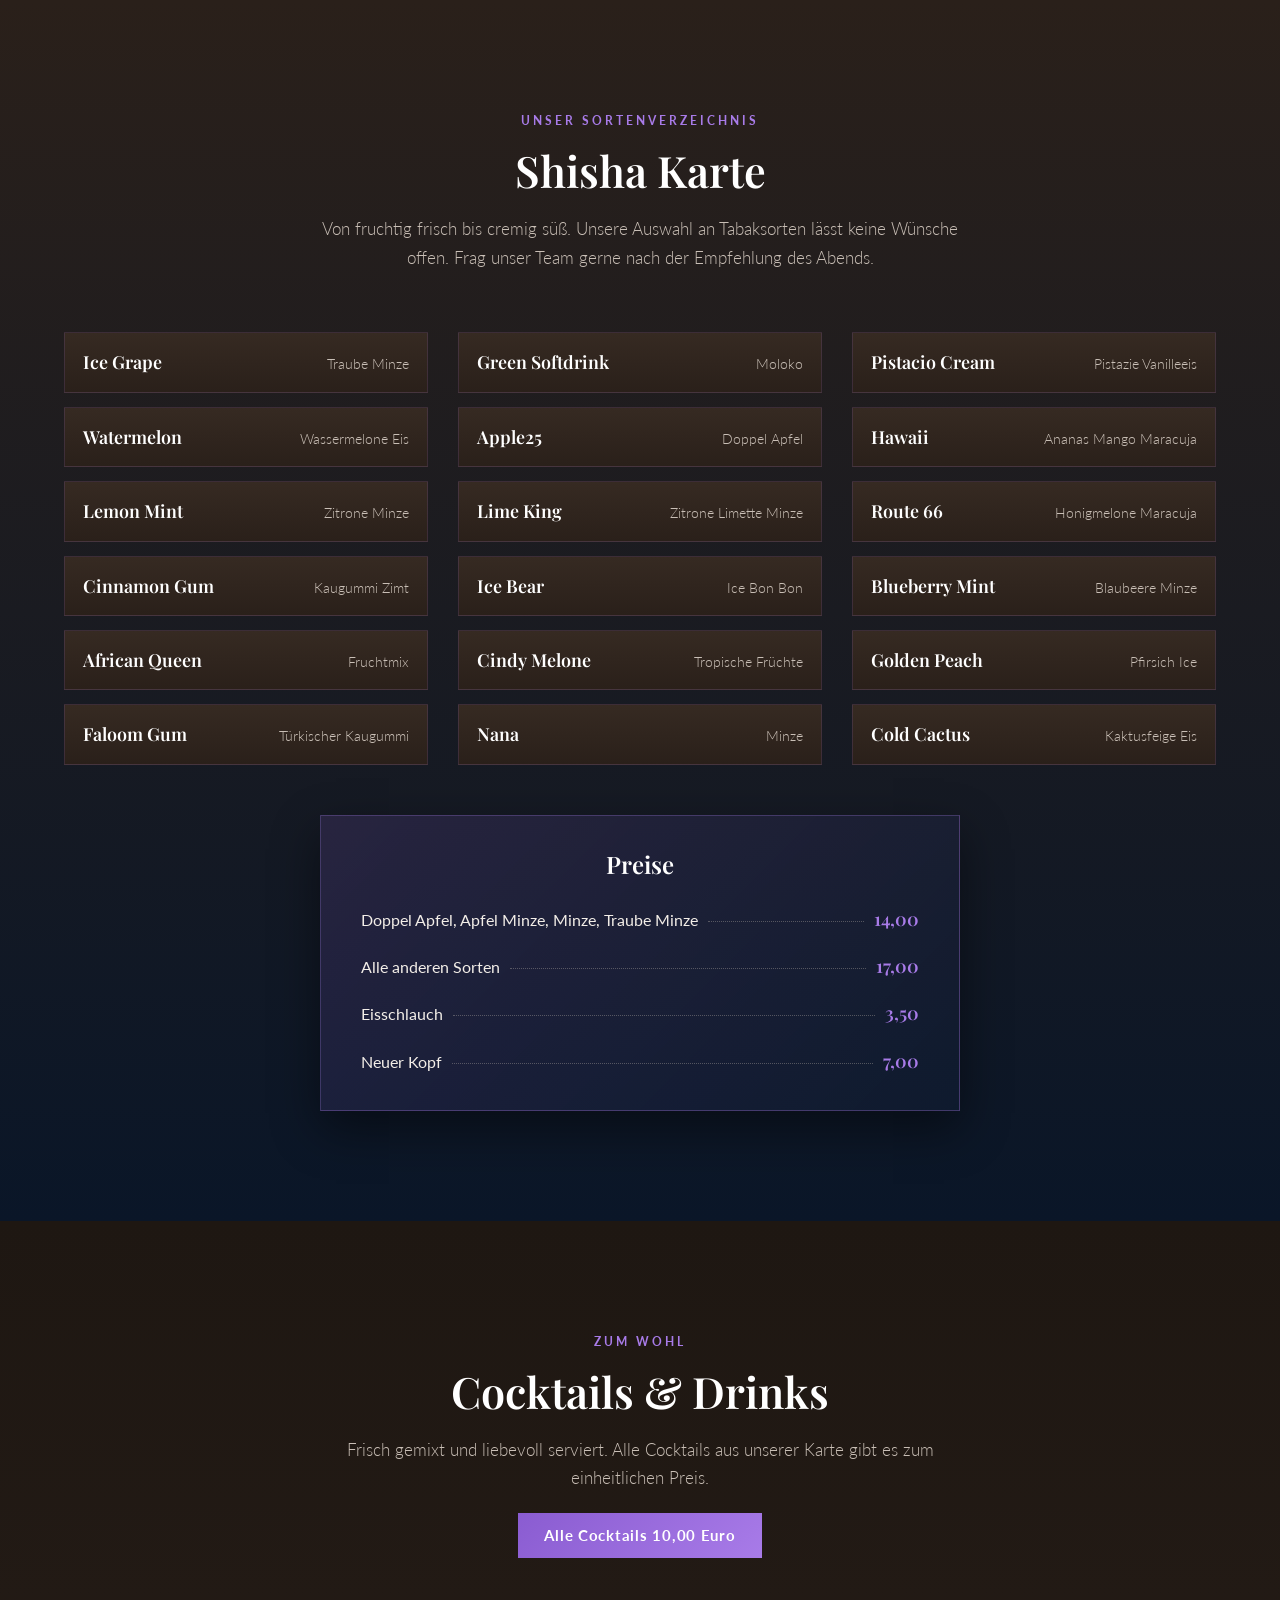
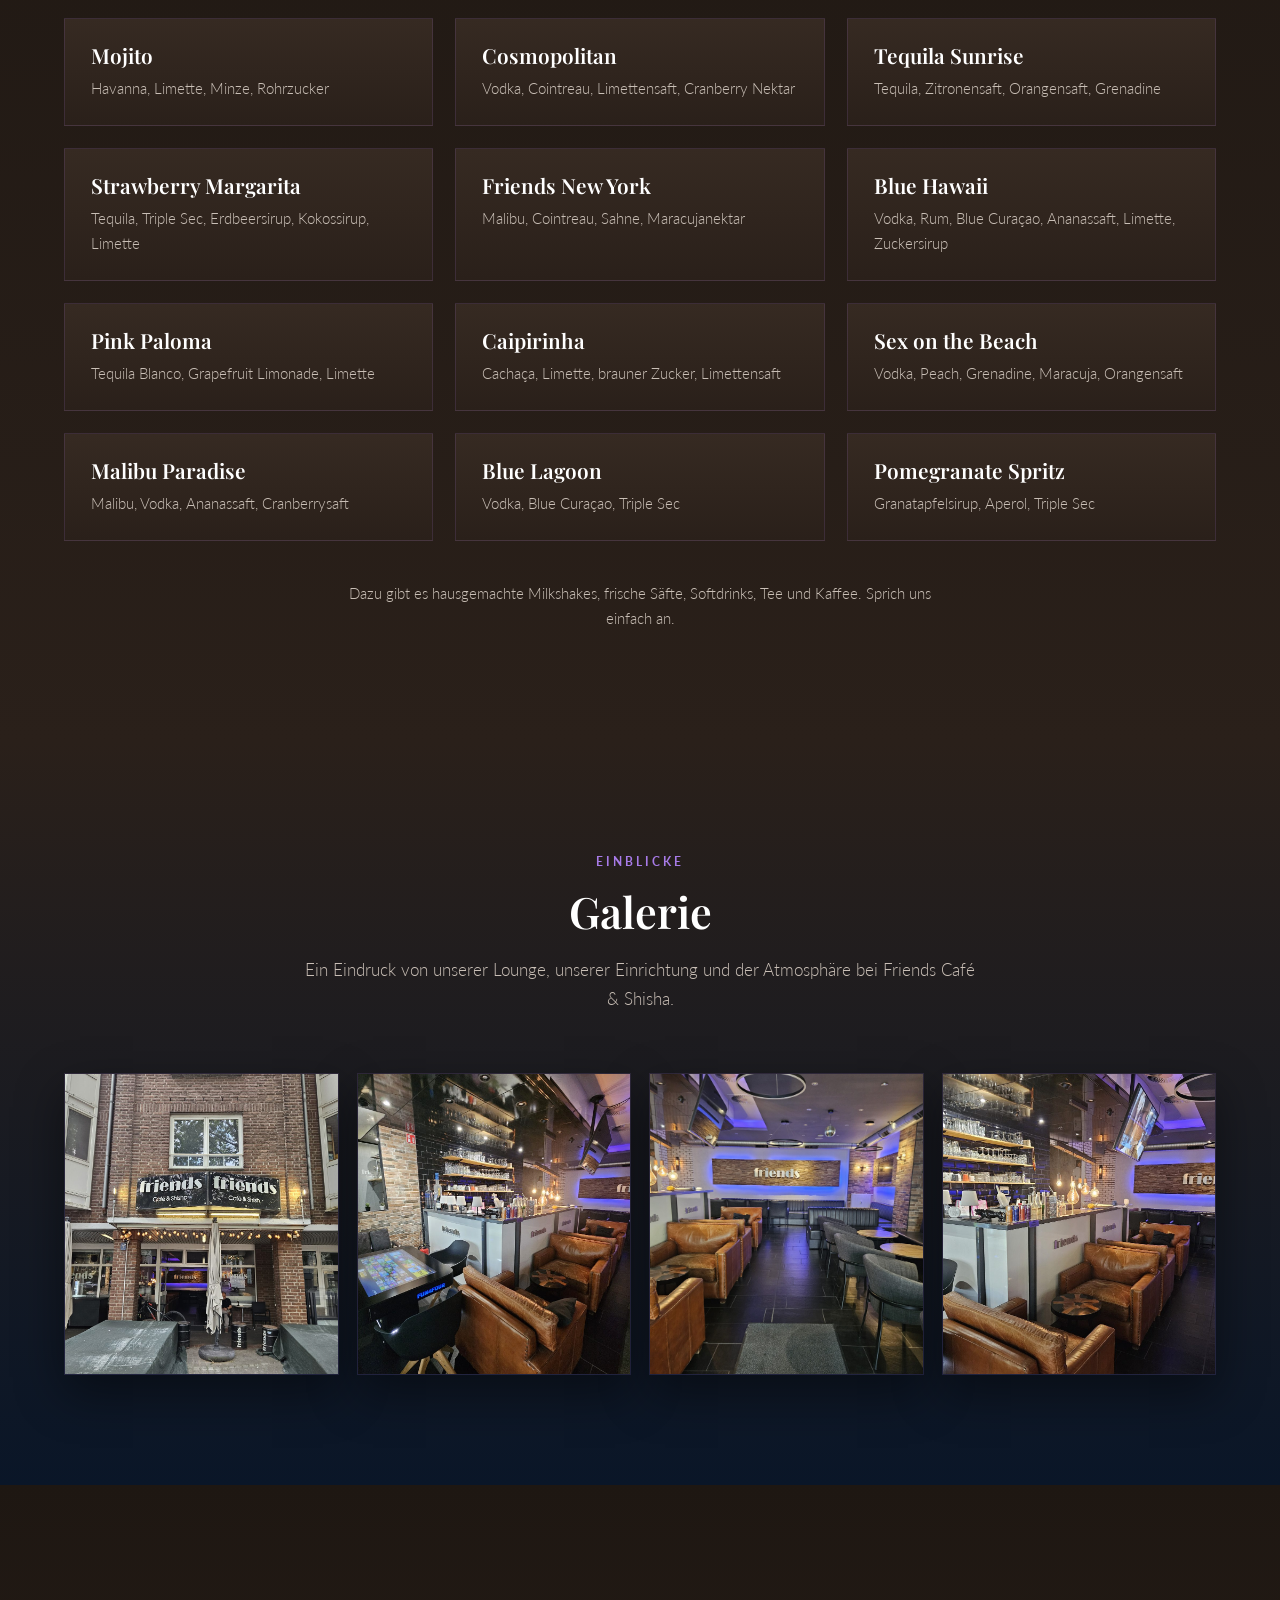
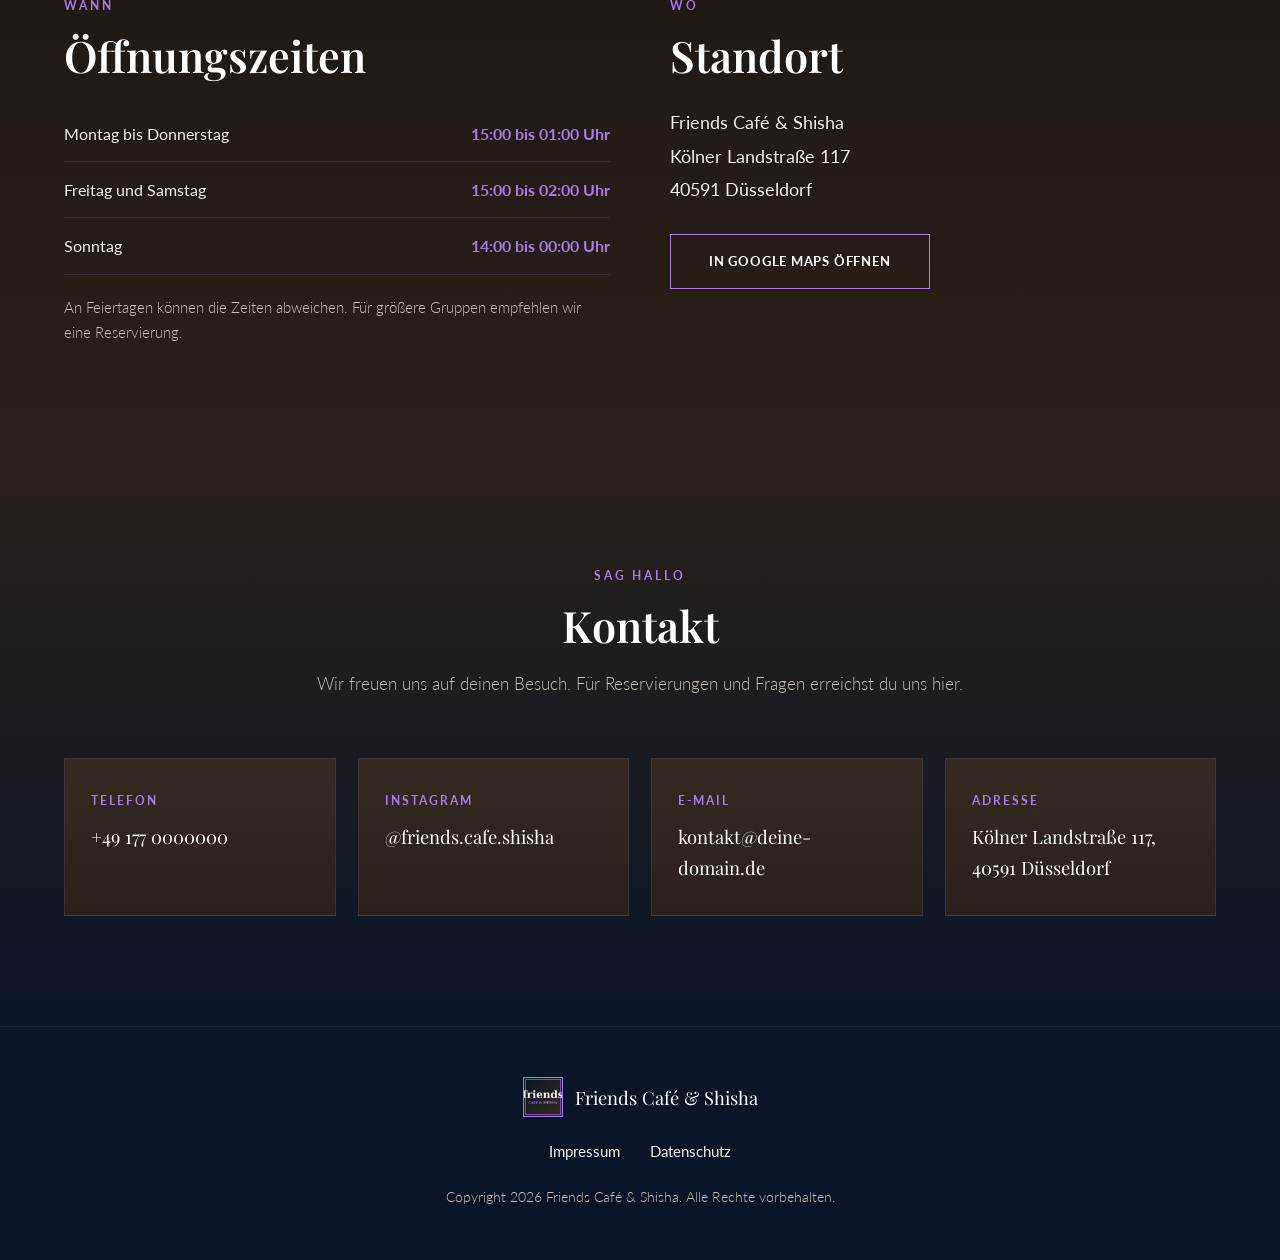
==== commit 083714e8: "Eckigeres Design und Domain entfernen - Ecken durchgehend eckig statt abgerundet (Bilder, Buttons, K" ====
--- a/index.html
+++ b/index.html
@@ -2,7 +2,6 @@
 <!--
   ============================================================================
   NOCH OFFENE PLATZHALTER (bitte vor dem Livegang ersetzen):
-  - DEINE-DOMAIN.de            -> echte Domain (auch in CNAME, sitemap.xml, robots.txt)
   - +49 177 0000000            -> echte Telefonnummer (oeffentlich gelistet: 0177 7829747, bitte bestaetigen)
   - kontakt@deine-domain.de    -> echte E-Mail-Adresse
   - friends.cafe.shisha        -> echter Instagram Benutzername
@@ -21,7 +20,7 @@
   <meta name="keywords" content="Shisha Düsseldorf, Shisha Lounge Düsseldorf, Shisha Bar Düsseldorf, Shisha Holthausen, Wasserpfeife Düsseldorf, Friends Café Shisha, Cocktails Düsseldorf, Milkshakes Düsseldorf">
   <meta name="author" content="Friends Café &amp; Shisha">
   <meta name="robots" content="index, follow">
-  <link rel="canonical" href="https://DEINE-DOMAIN.de/">
+  <link rel="canonical" href="https://chjungdus.github.io/Friends-Caf-Shisha-D-sseldorf/">
 
   <!-- Geo Tags (ungefaehr, bitte exakte Werte aus Google Maps eintragen) -->
   <meta name="geo.region" content="DE-NW">
@@ -31,10 +30,10 @@
 
   <!-- Open Graph -->
   <meta property="og:type" content="business.business">
-  <meta property="og:url" content="https://DEINE-DOMAIN.de/">
+  <meta property="og:url" content="https://chjungdus.github.io/Friends-Caf-Shisha-D-sseldorf/">
   <meta property="og:title" content="Friends Café &amp; Shisha Düsseldorf | Premium Shisha Lounge">
   <meta property="og:description" content="Premium Shisha Lounge in Düsseldorf Holthausen mit New Yorker Flair, großer Tabakauswahl, Cocktails und hausgemachten Milkshakes.">
-  <meta property="og:image" content="https://DEINE-DOMAIN.de/img/hero/hero-poster.jpg">
+  <meta property="og:image" content="https://chjungdus.github.io/Friends-Caf-Shisha-D-sseldorf/img/hero/hero-poster.jpg">
   <meta property="og:locale" content="de_DE">
   <meta property="og:site_name" content="Friends Café &amp; Shisha">
 
@@ -42,7 +41,7 @@
   <meta name="twitter:card" content="summary_large_image">
   <meta name="twitter:title" content="Friends Café &amp; Shisha Düsseldorf | Premium Shisha Lounge">
   <meta name="twitter:description" content="Premium Shisha Lounge in Düsseldorf Holthausen mit New Yorker Flair, Cocktails und hausgemachten Milkshakes.">
-  <meta name="twitter:image" content="https://DEINE-DOMAIN.de/img/hero/hero-poster.jpg">
+  <meta name="twitter:image" content="https://chjungdus.github.io/Friends-Caf-Shisha-D-sseldorf/img/hero/hero-poster.jpg">
 
   <meta name="theme-color" content="#0A1628">
 
@@ -64,10 +63,10 @@
     "@type": "BarOrPub",
     "name": "Friends Café & Shisha",
     "description": "Premium Shisha Lounge in Düsseldorf Holthausen mit New Yorker Flair der 90er, großer Auswahl an Tabaksorten, Cocktails und hausgemachten Milkshakes.",
-    "url": "https://DEINE-DOMAIN.de/",
+    "url": "https://chjungdus.github.io/Friends-Caf-Shisha-D-sseldorf/",
     "telephone": "+49 177 0000000",
     "email": "kontakt@deine-domain.de",
-    "image": "https://DEINE-DOMAIN.de/img/hero/hero-poster.jpg",
+    "image": "https://chjungdus.github.io/Friends-Caf-Shisha-D-sseldorf/img/hero/hero-poster.jpg",
     "servesCuisine": "Shisha, Orientalisch",
     "priceRange": "€€",
     "address": {
--- a/css/style.css
+++ b/css/style.css
@@ -21,7 +21,7 @@
   --font-body: 'Lato', 'Segoe UI', sans-serif;
 
   --maxw: 1200px;
-  --radius: 14px;
+  --radius: 0;
   --shadow: 0 18px 45px rgba(0, 0, 0, 0.45);
 }
 
@@ -56,7 +56,7 @@
   letter-spacing: 0.06em;
   text-transform: uppercase;
   font-size: 0.82rem;
-  border-radius: 50px;
+  border-radius: 0;
   cursor: pointer;
   transition: transform 0.25s ease, box-shadow 0.25s ease, background 0.25s ease;
 }
@@ -93,7 +93,7 @@
   justify-content: space-between;
 }
 .nav-logo { display: flex; align-items: center; gap: 12px; }
-.nav-logo img { width: 42px; height: 42px; border-radius: 50%; object-fit: cover; border: 1.5px solid var(--purple-2); }
+.nav-logo img { width: 42px; height: 42px; border-radius: 0; object-fit: cover; border: 1.5px solid var(--purple-2); }
 .nav-logo span { font-family: var(--font-head); font-size: 1.15rem; color: var(--white); font-weight: 600; }
 .nav-menu { display: flex; align-items: center; gap: 30px; }
 .nav-menu a { font-size: 0.9rem; letter-spacing: 0.03em; color: var(--cream); transition: color 0.2s ease; }
@@ -102,7 +102,7 @@
   background: linear-gradient(135deg, var(--purple), var(--purple-2));
   color: var(--white) !important;
   padding: 9px 22px;
-  border-radius: 50px;
+  border-radius: 0;
   font-weight: 700;
 }
 .nav-cta:hover { transform: translateY(-2px); box-shadow: 0 8px 20px var(--purple-glow); }
@@ -276,7 +276,7 @@
 .footer { background: var(--navy); padding: 50px 0; border-top: 1px solid rgba(168,123,232,0.12); }
 .footer-inner { display: flex; flex-direction: column; align-items: center; gap: 22px; text-align: center; }
 .footer-brand { display: flex; align-items: center; gap: 12px; }
-.footer-brand img { width: 40px; height: 40px; border-radius: 50%; object-fit: cover; border: 1.5px solid var(--purple-2); }
+.footer-brand img { width: 40px; height: 40px; border-radius: 0; object-fit: cover; border: 1.5px solid var(--purple-2); }
 .footer-brand span { font-family: var(--font-head); font-size: 1.15rem; color: var(--white); }
 .footer-links { display: flex; gap: 30px; }
 .footer-links a { color: var(--cream); font-size: 0.92rem; transition: color 0.2s ease; }
@@ -308,7 +308,7 @@
   padding: 14px 18px;
   background: linear-gradient(180deg, var(--brown-3), var(--brown-2));
   border: 1px solid rgba(168,123,232,0.14);
-  border-radius: 10px;
+  border-radius: 0;
   transition: border-color 0.25s ease, transform 0.25s ease;
 }
 .sorte:hover { border-color: var(--purple); transform: translateY(-3px); }
@@ -340,7 +340,7 @@
   display: inline-block;
   margin-top: 20px;
   padding: 10px 26px;
-  border-radius: 50px;
+  border-radius: 0;
   background: linear-gradient(135deg, var(--purple), var(--purple-2));
   color: var(--white);
   font-weight: 700;
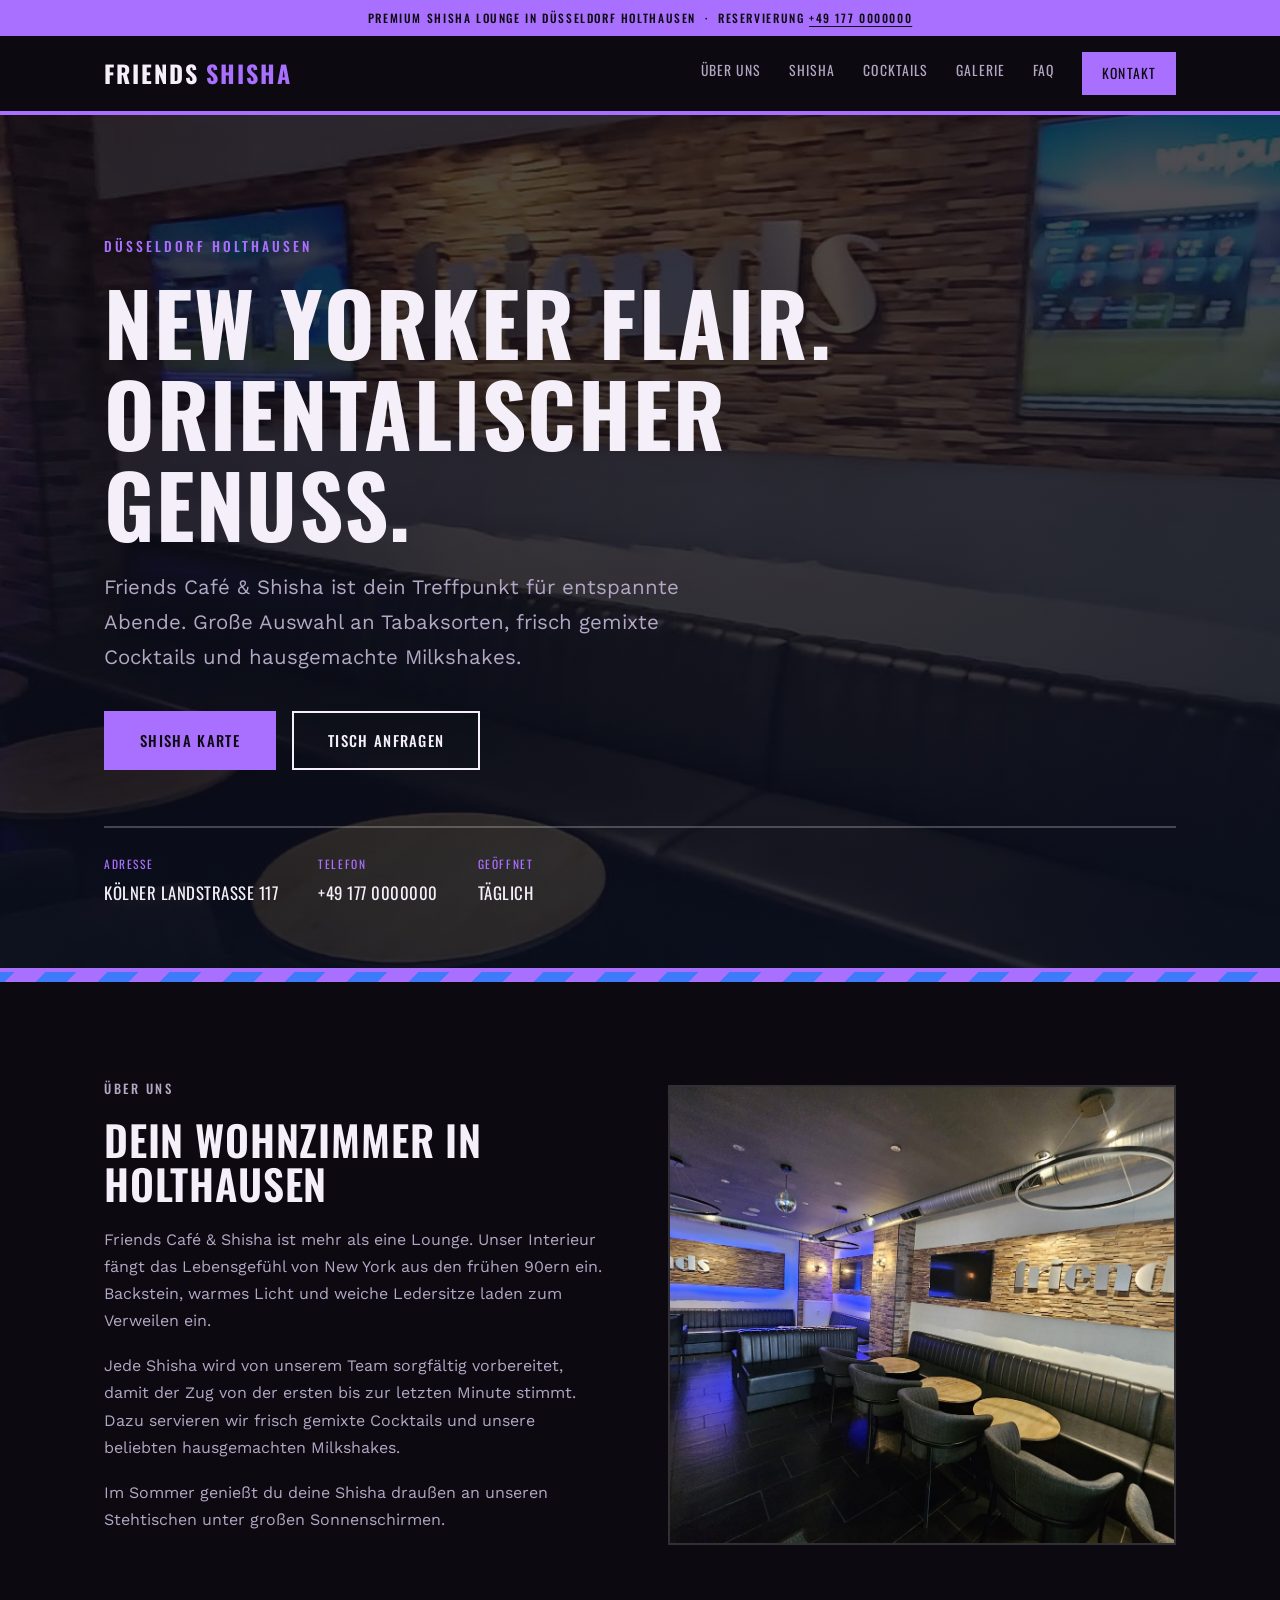
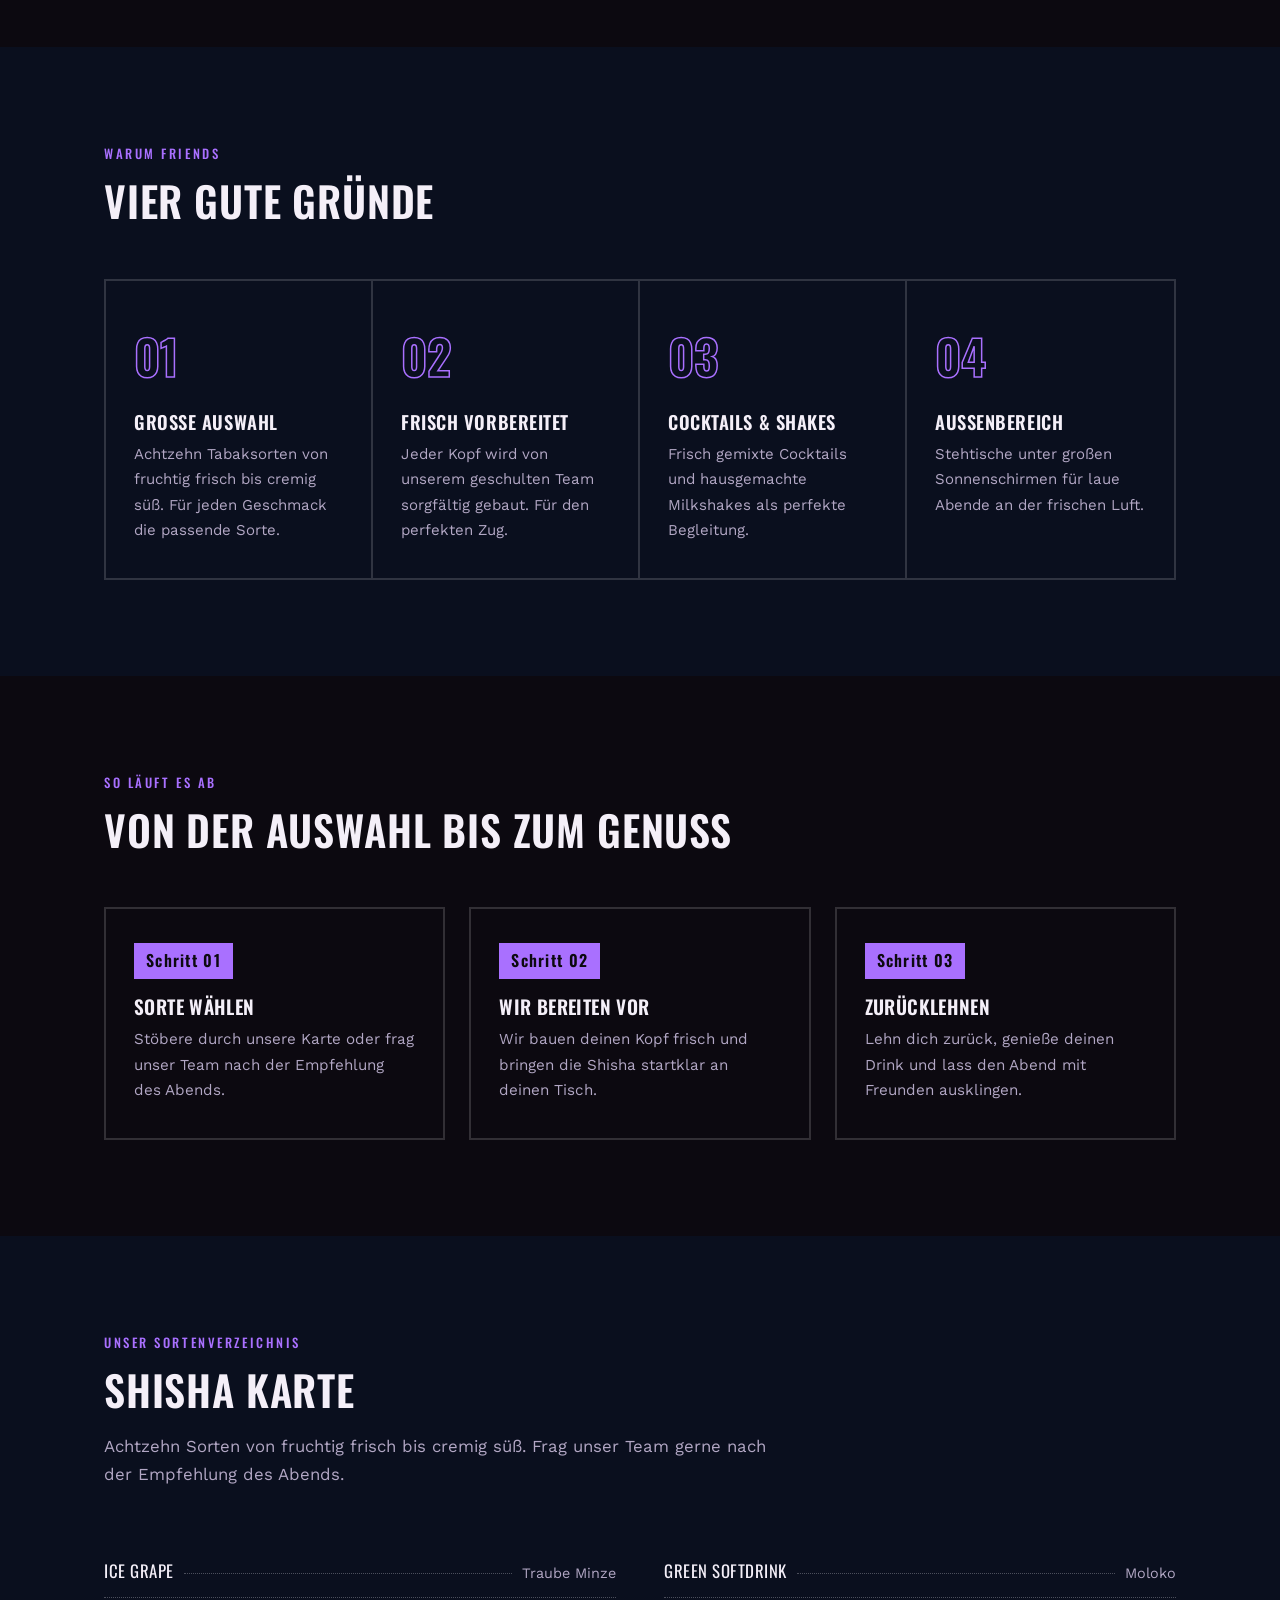
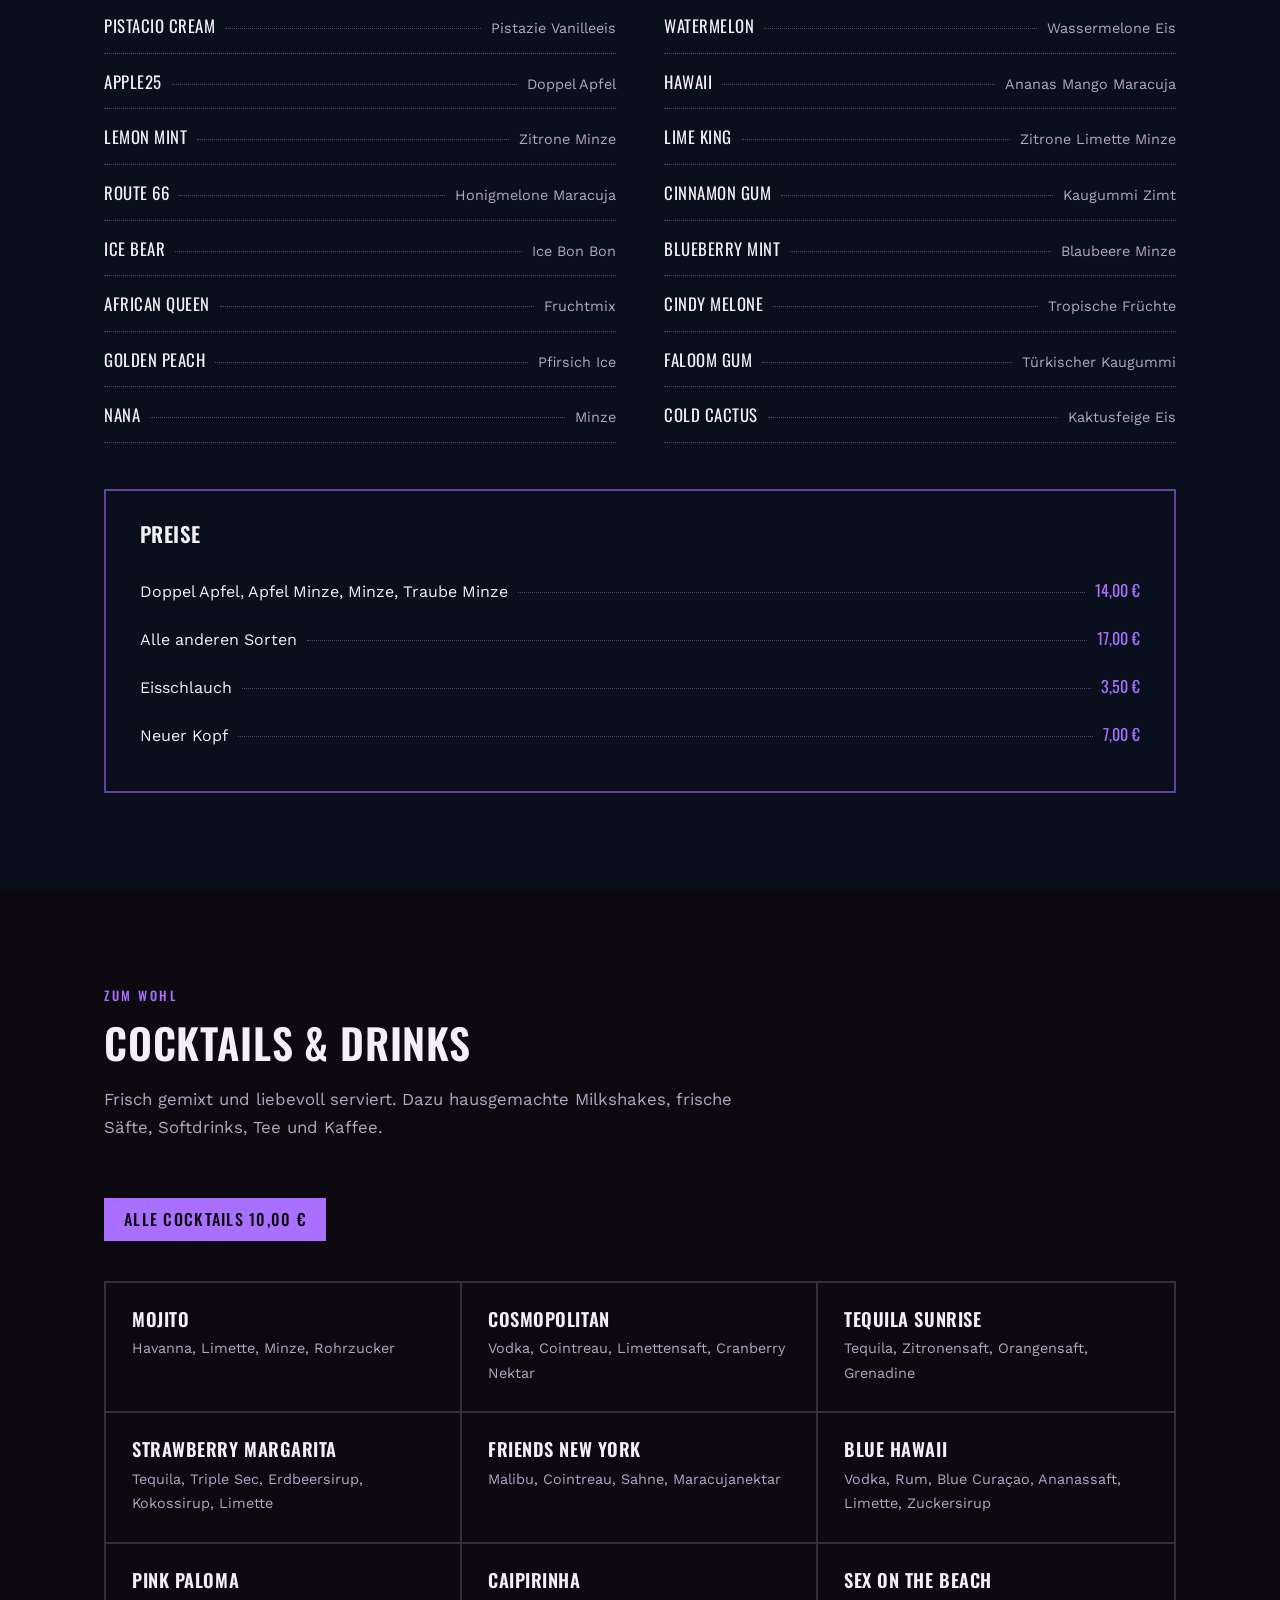
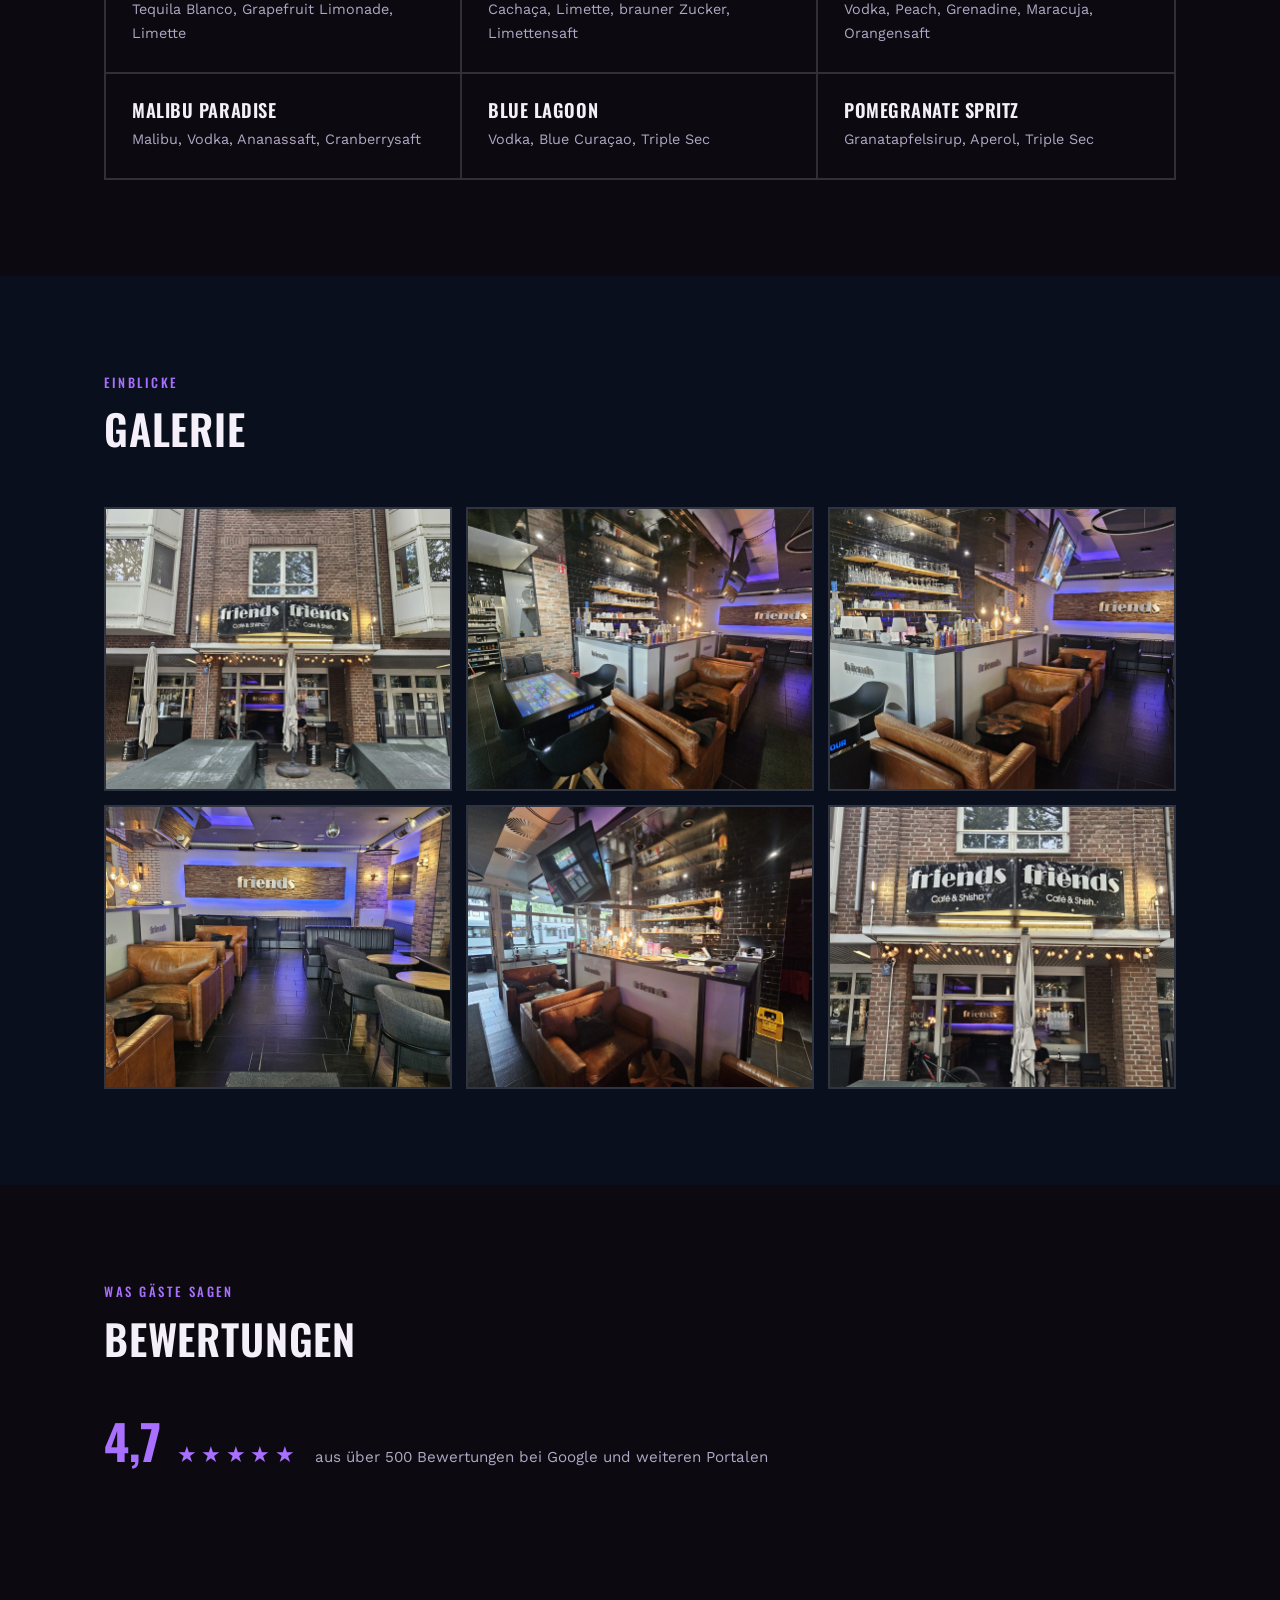
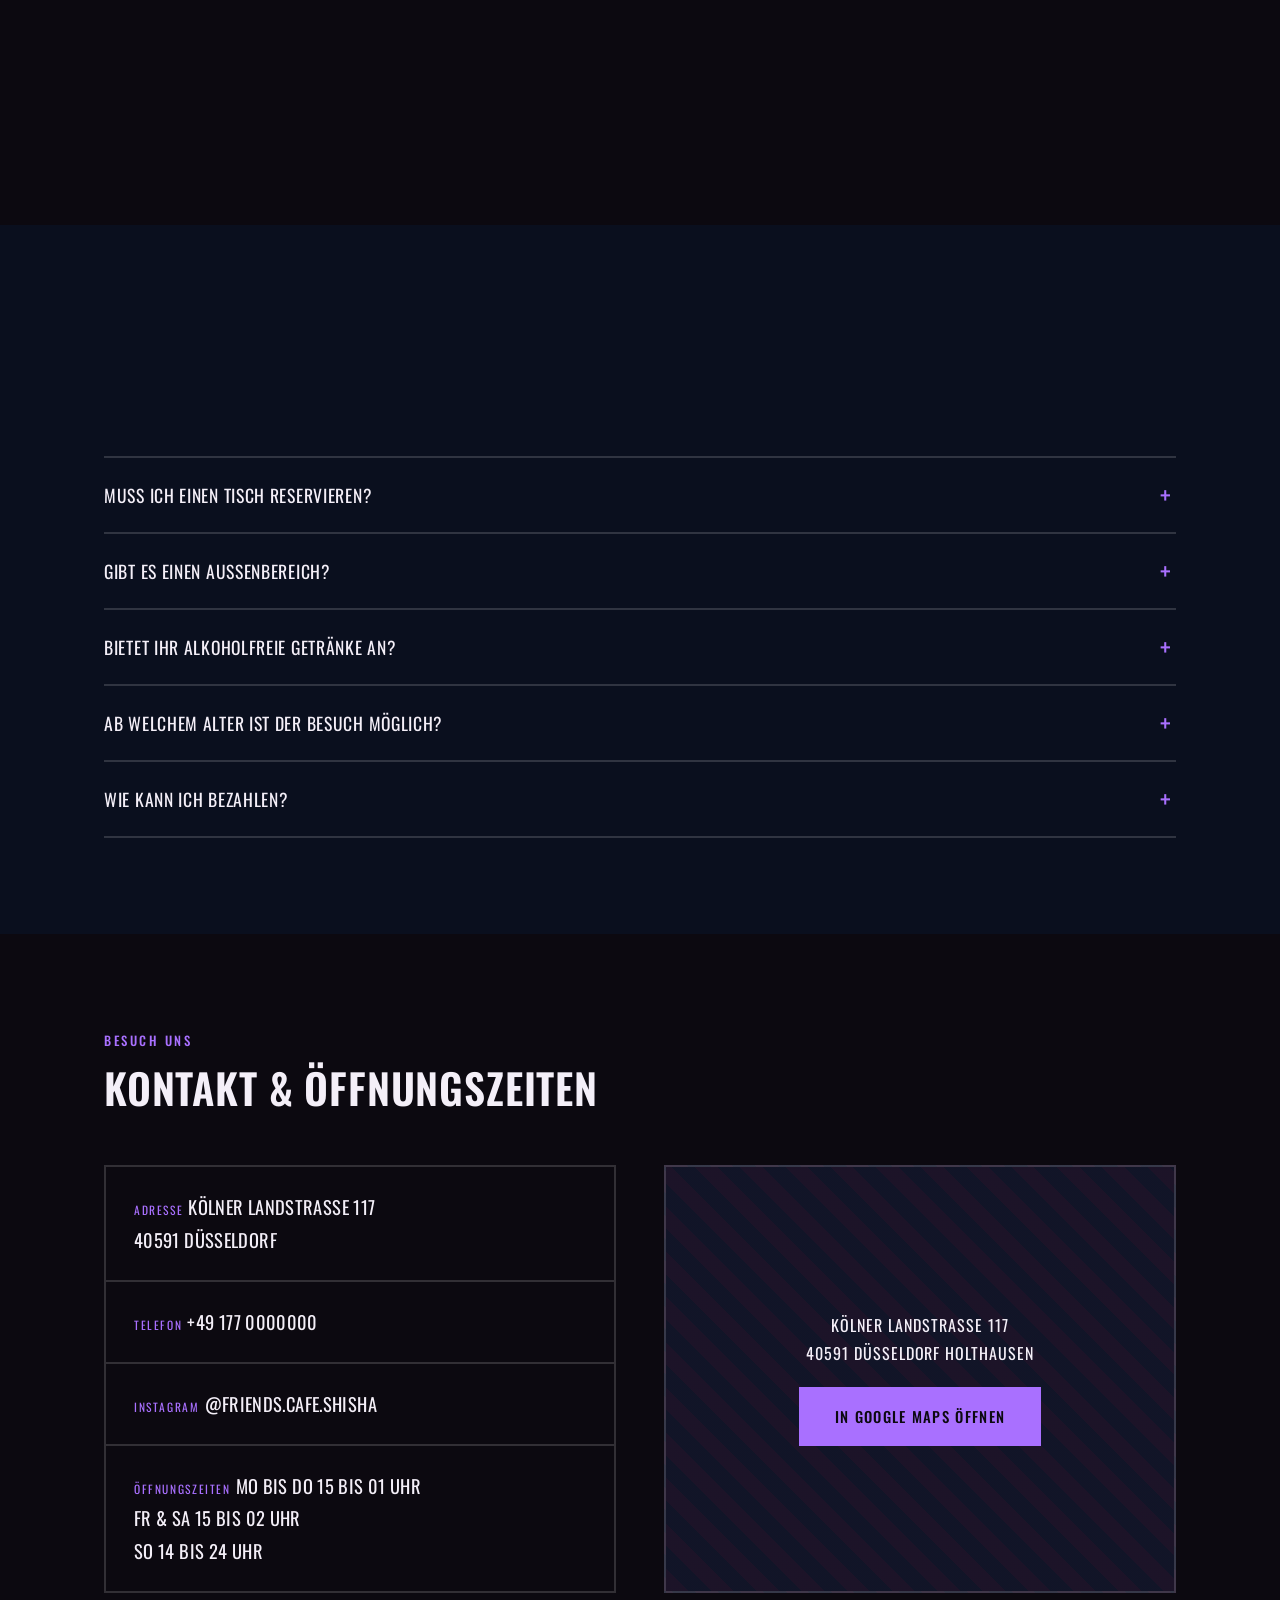
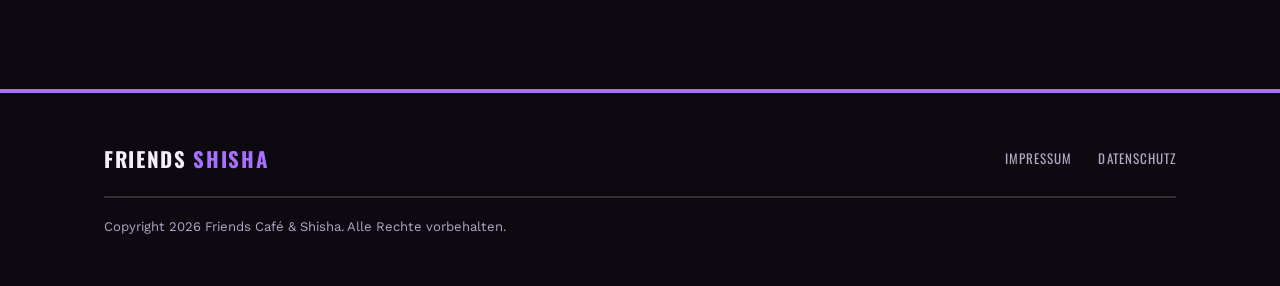
==== commit 79711117: "Komplett neues bold-flaches Design im Lounge-Stil - Neues Designsystem: Oswald und Work Sans, kantig" ====
--- a/index.html
+++ b/index.html
@@ -7,7 +7,8 @@
   - friends.cafe.shisha        -> echter Instagram Benutzername
   - geo 51.1705 / 6.8730       -> exakte GPS-Koordinaten aus Google Maps (aktuell nur ungefaehr)
   - Oeffnungszeiten bitte pruefen (Quellen im Netz nennen teils 18 Uhr Beginn)
-  Echte Daten bereits eingebaut: Adresse, Tabaksorten, Cocktailkarte, Shisha-Preise.
+  - Bewertungstexte im Abschnitt Bewertungen durch echte Google-Rezensionen ersetzen
+  Die Seite laeuft ohne eigene Domain ueber GitHub Pages.
   ============================================================================
 -->
 <html lang="de">
@@ -43,7 +44,7 @@
   <meta name="twitter:description" content="Premium Shisha Lounge in Düsseldorf Holthausen mit New Yorker Flair, Cocktails und hausgemachten Milkshakes.">
   <meta name="twitter:image" content="https://chjungdus.github.io/Friends-Caf-Shisha-D-sseldorf/img/hero/hero-poster.jpg">
 
-  <meta name="theme-color" content="#0A1628">
+  <meta name="theme-color" content="#0C0910">
 
   <!-- Favicon -->
   <link rel="icon" href="img/logo/logo.jpg" type="image/jpeg">
@@ -52,7 +53,7 @@
   <!-- Google Fonts -->
   <link rel="preconnect" href="https://fonts.googleapis.com">
   <link rel="preconnect" href="https://fonts.gstatic.com" crossorigin>
-  <link href="https://fonts.googleapis.com/css2?family=Playfair+Display:wght@500;600;700&family=Lato:wght@300;400;700&display=swap" rel="stylesheet">
+  <link href="https://fonts.googleapis.com/css2?family=Oswald:wght@400;500;600;700&family=Work+Sans:wght@300;400;500;600&display=swap" rel="stylesheet">
 
   <link rel="stylesheet" href="css/style.css">
 
@@ -82,24 +83,9 @@
       "longitude": "6.8730"
     },
     "openingHoursSpecification": [
-      {
-        "@type": "OpeningHoursSpecification",
-        "dayOfWeek": ["Monday", "Tuesday", "Wednesday", "Thursday"],
-        "opens": "15:00",
-        "closes": "01:00"
-      },
-      {
-        "@type": "OpeningHoursSpecification",
-        "dayOfWeek": ["Friday", "Saturday"],
-        "opens": "15:00",
-        "closes": "02:00"
-      },
-      {
-        "@type": "OpeningHoursSpecification",
-        "dayOfWeek": "Sunday",
-        "opens": "14:00",
-        "closes": "00:00"
-      }
+      { "@type": "OpeningHoursSpecification", "dayOfWeek": ["Monday","Tuesday","Wednesday","Thursday"], "opens": "15:00", "closes": "01:00" },
+      { "@type": "OpeningHoursSpecification", "dayOfWeek": ["Friday","Saturday"], "opens": "15:00", "closes": "02:00" },
+      { "@type": "OpeningHoursSpecification", "dayOfWeek": "Sunday", "opens": "14:00", "closes": "00:00" }
     ],
     "sameAs": [
       "https://www.instagram.com/friends.cafe.shisha",
@@ -108,113 +94,182 @@
   }
   </script>
 </head>
-<body>
-
-  <!-- ================= NAVBAR ================= -->
-  <header class="navbar" id="navbar">
-    <div class="nav-container">
-      <a href="#hero" class="nav-logo">
-        <img src="img/logo/logo.jpg" alt="Friends Café und Shisha Logo">
-        <span>Friends Café &amp; Shisha</span>
-      </a>
+<body id="start">
+
+  <!-- TOP BANNER -->
+  <div class="top-banner">
+    Premium Shisha Lounge in Düsseldorf Holthausen &nbsp;·&nbsp; Reservierung <a href="tel:+491770000000">+49 177 0000000</a>
+  </div>
+
+  <!-- HEADER -->
+  <header class="site-header">
+    <div class="header-inner">
+      <a href="#start" class="logo">FRIENDS <span>SHISHA</span></a>
       <button class="nav-toggle" id="navToggle" aria-label="Menü öffnen" aria-expanded="false">
         <span></span><span></span><span></span>
       </button>
-      <nav class="nav-menu" id="navMenu">
+      <nav class="main-nav" id="mainNav">
         <a href="#ueber-uns">Über uns</a>
-        <a href="#shisha">Shisha Karte</a>
-        <a href="#getraenke">Cocktails</a>
+        <a href="#shisha">Shisha</a>
+        <a href="#cocktails">Cocktails</a>
         <a href="#galerie">Galerie</a>
-        <a href="#oeffnungszeiten">Öffnungszeiten</a>
+        <a href="#faq">FAQ</a>
         <a href="#kontakt" class="nav-cta">Kontakt</a>
       </nav>
     </div>
   </header>
 
-  <!-- ================= HERO ================= -->
-  <section class="hero" id="hero">
-    <div class="hero-overlay"></div>
+  <!-- HERO -->
+  <section class="hero">
     <video class="hero-bg" autoplay muted loop playsinline poster="img/hero/hero-poster.jpg">
       <source src="img/hero/hero.mp4" type="video/mp4">
     </video>
-    <div class="hero-content">
-      <p class="hero-eyebrow">Premium Shisha Lounge in Düsseldorf</p>
-      <h1>Friends Café &amp; Shisha</h1>
-      <p class="hero-subline">New Yorker Flair der 90er trifft orientalischen Genuss. Große Auswahl an Tabaksorten, feine Cocktails und hausgemachte Milkshakes, mitten in Holthausen.</p>
-      <a href="#kontakt" class="btn btn-primary">Tisch anfragen</a>
-    </div>
-    <a href="#ueber-uns" class="hero-scroll" aria-label="Nach unten scrollen"></a>
-  </section>
-
-  <!-- ================= UEBER UNS ================= -->
+    <div class="hero-overlay"></div>
+    <div class="hero-inner">
+      <p class="hero-eyebrow">Düsseldorf Holthausen</p>
+      <h1>New Yorker Flair. Orientalischer Genuss.</h1>
+      <p class="hero-subline">Friends Café &amp; Shisha ist dein Treffpunkt für entspannte Abende. Große Auswahl an Tabaksorten, frisch gemixte Cocktails und hausgemachte Milkshakes.</p>
+      <div class="hero-actions">
+        <a href="#shisha" class="btn">Shisha Karte</a>
+        <a href="#kontakt" class="btn btn-ghost">Tisch anfragen</a>
+      </div>
+      <div class="hero-facts">
+        <div><span class="hero-fact-label">Adresse</span><span class="hero-fact-value">Kölner Landstraße 117</span></div>
+        <div><span class="hero-fact-label">Telefon</span><span class="hero-fact-value">+49 177 0000000</span></div>
+        <div><span class="hero-fact-label">Geöffnet</span><span class="hero-fact-value">Täglich</span></div>
+      </div>
+    </div>
+  </section>
+
+  <div class="stripe"></div>
+
+  <!-- UEBER UNS -->
   <section class="section" id="ueber-uns">
-    <div class="container about-grid">
-      <div class="about-text">
-        <p class="eyebrow">Über uns</p>
-        <h2>Dein Wohnzimmer für entspannte Abende</h2>
-        <p>Friends Café &amp; Shisha ist ein Treffpunkt für Freunde im Herzen von Düsseldorf Holthausen. Unser Interieur fängt das Lebensgefühl von New York aus den frühen 90ern ein, warmes Licht, Backstein und weiche Ledersitze laden zum Verweilen ein.</p>
-        <p>Bei uns dreht sich alles um gute Gesellschaft und puren Genuss. Jede Shisha wird von unserem Team sorgfältig vorbereitet, damit der Zug von der ersten bis zur letzten Minute stimmt. Dazu servieren wir eine große Auswahl an Cocktails und unsere beliebten hausgemachten Milkshakes.</p>
-        <p>Im Sommer genießt du deine Shisha auch draußen an unseren Stehtischen unter großen Sonnenschirmen. Komm vorbei und fühl dich wie zu Hause.</p>
-      </div>
-      <div class="about-image">
+    <div class="section-inner about-grid">
+      <div class="about-text reveal">
+        <p class="section-kicker">Über uns</p>
+        <h2 class="section-title">Dein Wohnzimmer in Holthausen</h2>
+        <p>Friends Café &amp; Shisha ist mehr als eine Lounge. Unser Interieur fängt das Lebensgefühl von New York aus den frühen 90ern ein. Backstein, warmes Licht und weiche Ledersitze laden zum Verweilen ein.</p>
+        <p>Jede Shisha wird von unserem Team sorgfältig vorbereitet, damit der Zug von der ersten bis zur letzten Minute stimmt. Dazu servieren wir frisch gemixte Cocktails und unsere beliebten hausgemachten Milkshakes.</p>
+        <p>Im Sommer genießt du deine Shisha draußen an unseren Stehtischen unter großen Sonnenschirmen.</p>
+      </div>
+      <div class="about-image reveal">
         <img src="img/galerie/atmosphaere.jpg" alt="Lounge mit blauem Neonschriftzug und gemütlicher Sitzlandschaft bei Friends Café und Shisha">
       </div>
     </div>
   </section>
 
-  <!-- ================= SHISHA KARTE ================= -->
+  <!-- USP -->
+  <section class="section section-alt">
+    <div class="section-inner">
+      <div class="section-head reveal">
+        <p class="section-kicker">Warum Friends</p>
+        <h2 class="section-title">Vier gute Gründe</h2>
+      </div>
+      <div class="usp-grid reveal">
+        <div class="usp-card">
+          <span class="usp-number">01</span>
+          <h3>Große Auswahl</h3>
+          <p>Achtzehn Tabaksorten von fruchtig frisch bis cremig süß. Für jeden Geschmack die passende Sorte.</p>
+        </div>
+        <div class="usp-card">
+          <span class="usp-number">02</span>
+          <h3>Frisch vorbereitet</h3>
+          <p>Jeder Kopf wird von unserem geschulten Team sorgfältig gebaut. Für den perfekten Zug.</p>
+        </div>
+        <div class="usp-card">
+          <span class="usp-number">03</span>
+          <h3>Cocktails &amp; Shakes</h3>
+          <p>Frisch gemixte Cocktails und hausgemachte Milkshakes als perfekte Begleitung.</p>
+        </div>
+        <div class="usp-card">
+          <span class="usp-number">04</span>
+          <h3>Außenbereich</h3>
+          <p>Stehtische unter großen Sonnenschirmen für laue Abende an der frischen Luft.</p>
+        </div>
+      </div>
+    </div>
+  </section>
+
+  <!-- STEPS -->
+  <section class="section">
+    <div class="section-inner">
+      <div class="section-head reveal">
+        <p class="section-kicker">So läuft es ab</p>
+        <h2 class="section-title">Von der Auswahl bis zum Genuss</h2>
+      </div>
+      <div class="steps reveal">
+        <div class="step">
+          <span class="step-number">Schritt 01</span>
+          <h3>Sorte wählen</h3>
+          <p>Stöbere durch unsere Karte oder frag unser Team nach der Empfehlung des Abends.</p>
+        </div>
+        <div class="step">
+          <span class="step-number">Schritt 02</span>
+          <h3>Wir bereiten vor</h3>
+          <p>Wir bauen deinen Kopf frisch und bringen die Shisha startklar an deinen Tisch.</p>
+        </div>
+        <div class="step">
+          <span class="step-number">Schritt 03</span>
+          <h3>Zurücklehnen</h3>
+          <p>Lehn dich zurück, genieße deinen Drink und lass den Abend mit Freunden ausklingen.</p>
+        </div>
+      </div>
+    </div>
+  </section>
+
+  <!-- SHISHA KARTE -->
   <section class="section section-alt" id="shisha">
-    <div class="container">
-      <div class="section-head">
-        <p class="eyebrow">Unser Sortenverzeichnis</p>
-        <h2>Shisha Karte</h2>
-        <p class="section-intro">Von fruchtig frisch bis cremig süß. Unsere Auswahl an Tabaksorten lässt keine Wünsche offen. Frag unser Team gerne nach der Empfehlung des Abends.</p>
-      </div>
-
-      <div class="sorten-grid">
-        <div class="sorte"><span class="sorte-name">Ice Grape</span><span class="sorte-sub">Traube Minze</span></div>
-        <div class="sorte"><span class="sorte-name">Green Softdrink</span><span class="sorte-sub">Moloko</span></div>
-        <div class="sorte"><span class="sorte-name">Pistacio Cream</span><span class="sorte-sub">Pistazie Vanilleeis</span></div>
-        <div class="sorte"><span class="sorte-name">Watermelon</span><span class="sorte-sub">Wassermelone Eis</span></div>
-        <div class="sorte"><span class="sorte-name">Apple25</span><span class="sorte-sub">Doppel Apfel</span></div>
-        <div class="sorte"><span class="sorte-name">Hawaii</span><span class="sorte-sub">Ananas Mango Maracuja</span></div>
-        <div class="sorte"><span class="sorte-name">Lemon Mint</span><span class="sorte-sub">Zitrone Minze</span></div>
-        <div class="sorte"><span class="sorte-name">Lime King</span><span class="sorte-sub">Zitrone Limette Minze</span></div>
-        <div class="sorte"><span class="sorte-name">Route 66</span><span class="sorte-sub">Honigmelone Maracuja</span></div>
-        <div class="sorte"><span class="sorte-name">Cinnamon Gum</span><span class="sorte-sub">Kaugummi Zimt</span></div>
-        <div class="sorte"><span class="sorte-name">Ice Bear</span><span class="sorte-sub">Ice Bon Bon</span></div>
-        <div class="sorte"><span class="sorte-name">Blueberry Mint</span><span class="sorte-sub">Blaubeere Minze</span></div>
-        <div class="sorte"><span class="sorte-name">African Queen</span><span class="sorte-sub">Fruchtmix</span></div>
-        <div class="sorte"><span class="sorte-name">Cindy Melone</span><span class="sorte-sub">Tropische Früchte</span></div>
-        <div class="sorte"><span class="sorte-name">Golden Peach</span><span class="sorte-sub">Pfirsich Ice</span></div>
-        <div class="sorte"><span class="sorte-name">Faloom Gum</span><span class="sorte-sub">Türkischer Kaugummi</span></div>
-        <div class="sorte"><span class="sorte-name">Nana</span><span class="sorte-sub">Minze</span></div>
-        <div class="sorte"><span class="sorte-name">Cold Cactus</span><span class="sorte-sub">Kaktusfeige Eis</span></div>
-      </div>
-
-      <div class="preis-panel">
+    <div class="section-inner">
+      <div class="section-head reveal">
+        <p class="section-kicker">Unser Sortenverzeichnis</p>
+        <h2 class="section-title">Shisha Karte</h2>
+        <p class="section-intro">Achtzehn Sorten von fruchtig frisch bis cremig süß. Frag unser Team gerne nach der Empfehlung des Abends.</p>
+      </div>
+
+      <ul class="menu-list reveal">
+        <li class="menu-row"><span class="name">Ice Grape</span><span class="lead"></span><span class="desc">Traube Minze</span></li>
+        <li class="menu-row"><span class="name">Green Softdrink</span><span class="lead"></span><span class="desc">Moloko</span></li>
+        <li class="menu-row"><span class="name">Pistacio Cream</span><span class="lead"></span><span class="desc">Pistazie Vanilleeis</span></li>
+        <li class="menu-row"><span class="name">Watermelon</span><span class="lead"></span><span class="desc">Wassermelone Eis</span></li>
+        <li class="menu-row"><span class="name">Apple25</span><span class="lead"></span><span class="desc">Doppel Apfel</span></li>
+        <li class="menu-row"><span class="name">Hawaii</span><span class="lead"></span><span class="desc">Ananas Mango Maracuja</span></li>
+        <li class="menu-row"><span class="name">Lemon Mint</span><span class="lead"></span><span class="desc">Zitrone Minze</span></li>
+        <li class="menu-row"><span class="name">Lime King</span><span class="lead"></span><span class="desc">Zitrone Limette Minze</span></li>
+        <li class="menu-row"><span class="name">Route 66</span><span class="lead"></span><span class="desc">Honigmelone Maracuja</span></li>
+        <li class="menu-row"><span class="name">Cinnamon Gum</span><span class="lead"></span><span class="desc">Kaugummi Zimt</span></li>
+        <li class="menu-row"><span class="name">Ice Bear</span><span class="lead"></span><span class="desc">Ice Bon Bon</span></li>
+        <li class="menu-row"><span class="name">Blueberry Mint</span><span class="lead"></span><span class="desc">Blaubeere Minze</span></li>
+        <li class="menu-row"><span class="name">African Queen</span><span class="lead"></span><span class="desc">Fruchtmix</span></li>
+        <li class="menu-row"><span class="name">Cindy Melone</span><span class="lead"></span><span class="desc">Tropische Früchte</span></li>
+        <li class="menu-row"><span class="name">Golden Peach</span><span class="lead"></span><span class="desc">Pfirsich Ice</span></li>
+        <li class="menu-row"><span class="name">Faloom Gum</span><span class="lead"></span><span class="desc">Türkischer Kaugummi</span></li>
+        <li class="menu-row"><span class="name">Nana</span><span class="lead"></span><span class="desc">Minze</span></li>
+        <li class="menu-row"><span class="name">Cold Cactus</span><span class="lead"></span><span class="desc">Kaktusfeige Eis</span></li>
+      </ul>
+
+      <div class="price-box reveal">
         <h3>Preise</h3>
-        <ul class="preis-list">
-          <li><span>Doppel Apfel, Apfel Minze, Minze, Traube Minze</span><span class="dots"></span><span class="price">14,00</span></li>
-          <li><span>Alle anderen Sorten</span><span class="dots"></span><span class="price">17,00</span></li>
-          <li><span>Eisschlauch</span><span class="dots"></span><span class="price">3,50</span></li>
-          <li><span>Neuer Kopf</span><span class="dots"></span><span class="price">7,00</span></li>
+        <ul>
+          <li><span class="pname">Doppel Apfel, Apfel Minze, Minze, Traube Minze</span><span class="lead"></span><span class="price">14,00 €</span></li>
+          <li><span class="pname">Alle anderen Sorten</span><span class="lead"></span><span class="price">17,00 €</span></li>
+          <li><span class="pname">Eisschlauch</span><span class="lead"></span><span class="price">3,50 €</span></li>
+          <li><span class="pname">Neuer Kopf</span><span class="lead"></span><span class="price">7,00 €</span></li>
         </ul>
       </div>
     </div>
   </section>
 
-  <!-- ================= COCKTAILS / GETRAENKE ================= -->
-  <section class="section" id="getraenke">
-    <div class="container">
-      <div class="section-head">
-        <p class="eyebrow">Zum Wohl</p>
-        <h2>Cocktails &amp; Drinks</h2>
-        <p class="section-intro">Frisch gemixt und liebevoll serviert. Alle Cocktails aus unserer Karte gibt es zum einheitlichen Preis.</p>
-        <p class="preis-badge">Alle Cocktails 10,00 Euro</p>
-      </div>
-
-      <div class="cocktail-grid">
+  <!-- COCKTAILS -->
+  <section class="section" id="cocktails">
+    <div class="section-inner">
+      <div class="section-head reveal">
+        <p class="section-kicker">Zum Wohl</p>
+        <h2 class="section-title">Cocktails &amp; Drinks</h2>
+        <p class="section-intro">Frisch gemixt und liebevoll serviert. Dazu hausgemachte Milkshakes, frische Säfte, Softdrinks, Tee und Kaffee.</p>
+      </div>
+      <span class="menu-note reveal">Alle Cocktails 10,00 €</span>
+      <div class="cocktail-grid reveal">
         <div class="cocktail"><h3>Mojito</h3><p>Havanna, Limette, Minze, Rohrzucker</p></div>
         <div class="cocktail"><h3>Cosmopolitan</h3><p>Vodka, Cointreau, Limettensaft, Cranberry Nektar</p></div>
         <div class="cocktail"><h3>Tequila Sunrise</h3><p>Tequila, Zitronensaft, Orangensaft, Grenadine</p></div>
@@ -228,90 +283,127 @@
         <div class="cocktail"><h3>Blue Lagoon</h3><p>Vodka, Blue Curaçao, Triple Sec</p></div>
         <div class="cocktail"><h3>Pomegranate Spritz</h3><p>Granatapfelsirup, Aperol, Triple Sec</p></div>
       </div>
-
-      <p class="info-note center">Dazu gibt es hausgemachte Milkshakes, frische Säfte, Softdrinks, Tee und Kaffee. Sprich uns einfach an.</p>
-    </div>
-  </section>
-
-  <!-- ================= GALERIE ================= -->
+    </div>
+  </section>
+
+  <!-- GALERIE -->
   <section class="section section-alt" id="galerie">
-    <div class="container">
-      <div class="section-head">
-        <p class="eyebrow">Einblicke</p>
-        <h2>Galerie</h2>
-        <p class="section-intro">Ein Eindruck von unserer Lounge, unserer Einrichtung und der Atmosphäre bei Friends Café &amp; Shisha.</p>
-      </div>
-      <div class="gallery-grid">
+    <div class="section-inner">
+      <div class="section-head reveal">
+        <p class="section-kicker">Einblicke</p>
+        <h2 class="section-title">Galerie</h2>
+      </div>
+      <div class="gallery reveal">
         <div class="gallery-item"><img src="img/galerie/aussen.jpg" alt="Außenansicht von Friends Café und Shisha am Abend mit Lichterketten"></div>
         <div class="gallery-item"><img src="img/galerie/lounge.jpg" alt="Gemütliche Ledersofas mit friends Schriftzug an der Bar"></div>
+        <div class="gallery-item"><img src="img/galerie/bar.jpg" alt="Bar mit Getränkeauswahl und blauem Neonlicht"></div>
         <div class="gallery-item"><img src="img/galerie/lounge-lila.jpg" alt="Loungebereich mit lila Ambientelicht und Sitzgelegenheiten"></div>
-        <div class="gallery-item"><img src="img/galerie/bar.jpg" alt="Bar mit Getränkeauswahl und blauem Neonlicht"></div>
-      </div>
-    </div>
-  </section>
-
-  <!-- ================= OEFFNUNGSZEITEN + STANDORT ================= -->
-  <section class="section" id="oeffnungszeiten">
-    <div class="container info-grid">
-      <div class="info-block">
-        <p class="eyebrow">Wann</p>
-        <h2>Öffnungszeiten</h2>
-        <table class="hours-table">
-          <tr><td>Montag bis Donnerstag</td><td>15:00 bis 01:00 Uhr</td></tr>
-          <tr><td>Freitag und Samstag</td><td>15:00 bis 02:00 Uhr</td></tr>
-          <tr><td>Sonntag</td><td>14:00 bis 00:00 Uhr</td></tr>
-        </table>
-        <p class="info-note">An Feiertagen können die Zeiten abweichen. Für größere Gruppen empfehlen wir eine Reservierung.</p>
-      </div>
-      <div class="info-block">
-        <p class="eyebrow">Wo</p>
-        <h2>Standort</h2>
-        <address class="address">
-          Friends Café &amp; Shisha<br>
-          Kölner Landstraße 117<br>
-          40591 Düsseldorf
-        </address>
-        <a href="https://www.google.com/maps/search/?api=1&query=Friends+Caf%C3%A9+Shisha+K%C3%B6lner+Landstra%C3%9Fe+117+40591+D%C3%BCsseldorf" class="btn btn-outline" target="_blank" rel="noopener">In Google Maps öffnen</a>
-      </div>
-    </div>
-  </section>
-
-  <!-- ================= KONTAKT ================= -->
-  <section class="section section-alt" id="kontakt">
-    <div class="container">
-      <div class="section-head">
-        <p class="eyebrow">Sag Hallo</p>
-        <h2>Kontakt</h2>
-        <p class="section-intro">Wir freuen uns auf deinen Besuch. Für Reservierungen und Fragen erreichst du uns hier.</p>
-      </div>
-      <div class="contact-grid">
-        <a href="tel:+491770000000" class="contact-card">
-          <span class="contact-label">Telefon</span>
-          <span class="contact-value">+49 177 0000000</span>
-        </a>
-        <a href="https://www.instagram.com/friends.cafe.shisha" class="contact-card" target="_blank" rel="noopener">
-          <span class="contact-label">Instagram</span>
-          <span class="contact-value">@friends.cafe.shisha</span>
-        </a>
-        <a href="mailto:kontakt@deine-domain.de" class="contact-card">
-          <span class="contact-label">E-Mail</span>
-          <span class="contact-value">kontakt@deine-domain.de</span>
-        </a>
-        <div class="contact-card">
-          <span class="contact-label">Adresse</span>
-          <span class="contact-value">Kölner Landstraße 117, 40591 Düsseldorf</span>
-        </div>
-      </div>
-    </div>
-  </section>
-
-  <!-- ================= FOOTER ================= -->
+        <div class="gallery-item"><img src="img/galerie/sofa.jpg" alt="Ledersofa mit Bildschirm in der Lounge"></div>
+        <div class="gallery-item"><img src="img/galerie/aussen-tag.jpg" alt="Außenansicht von Friends Café und Shisha am Tag mit Sonnenschirm"></div>
+      </div>
+    </div>
+  </section>
+
+  <!-- BEWERTUNGEN -->
+  <section class="section" id="bewertungen">
+    <div class="section-inner">
+      <div class="section-head reveal">
+        <p class="section-kicker">Was Gäste sagen</p>
+        <h2 class="section-title">Bewertungen</h2>
+      </div>
+      <div class="rating-line reveal">
+        <span class="rating-score">4,7</span>
+        <span class="rating-stars">★★★★★</span>
+        <span class="rating-meta">aus über 500 Bewertungen bei Google und weiteren Portalen</span>
+      </div>
+      <!-- Beispieltexte, bitte durch echte Google-Rezensionen ersetzen -->
+      <div class="review-grid reveal">
+        <div class="review-card">
+          <p>Gemütliche Atmosphäre, super freundliches Team und richtig gute Shisha. Komme immer wieder gerne her.</p>
+          <span class="who">Google Rezension</span>
+        </div>
+        <div class="review-card">
+          <p>Riesige Sortenauswahl und die Milkshakes sind ein Traum. Perfekt für einen entspannten Abend mit Freunden.</p>
+          <span class="who">Google Rezension</span>
+        </div>
+        <div class="review-card">
+          <p>Schöne Location mit stylischem Ambiente. Die Cocktails sind top und der Service stimmt einfach.</p>
+          <span class="who">Google Rezension</span>
+        </div>
+      </div>
+    </div>
+  </section>
+
+  <!-- FAQ -->
+  <section class="section section-alt" id="faq">
+    <div class="section-inner">
+      <div class="section-head reveal">
+        <p class="section-kicker">Gut zu wissen</p>
+        <h2 class="section-title">Häufige Fragen</h2>
+      </div>
+      <div class="faq-list reveal">
+        <div class="faq-item">
+          <button class="faq-q" type="button">Muss ich einen Tisch reservieren?</button>
+          <div class="faq-a"><p>Spontane Besuche sind jederzeit willkommen. Für größere Gruppen und am Wochenende empfehlen wir eine kurze telefonische Reservierung.</p></div>
+        </div>
+        <div class="faq-item">
+          <button class="faq-q" type="button">Gibt es einen Außenbereich?</button>
+          <div class="faq-a"><p>Ja. Im Sommer genießt du deine Shisha draußen an unseren Stehtischen unter großen Sonnenschirmen.</p></div>
+        </div>
+        <div class="faq-item">
+          <button class="faq-q" type="button">Bietet ihr alkoholfreie Getränke an?</button>
+          <div class="faq-a"><p>Natürlich. Neben unseren Cocktails gibt es hausgemachte Milkshakes, frische Säfte, Softdrinks, Tee und Kaffee.</p></div>
+        </div>
+        <div class="faq-item">
+          <button class="faq-q" type="button">Ab welchem Alter ist der Besuch möglich?</button>
+          <div class="faq-a"><p>Der Konsum von Shisha ist in Deutschland erst ab 18 Jahren gestattet. Bitte halte deinen Ausweis bereit.</p></div>
+        </div>
+        <div class="faq-item">
+          <button class="faq-q" type="button">Wie kann ich bezahlen?</button>
+          <div class="faq-a"><p>Barzahlung ist jederzeit möglich. Zu weiteren Zahlungsarten sprich uns gerne direkt vor Ort an.</p></div>
+        </div>
+      </div>
+    </div>
+  </section>
+
+  <!-- KONTAKT -->
+  <section class="section" id="kontakt">
+    <div class="section-inner">
+      <div class="section-head reveal">
+        <p class="section-kicker">Besuch uns</p>
+        <h2 class="section-title">Kontakt &amp; Öffnungszeiten</h2>
+      </div>
+      <div class="contact-grid reveal">
+        <div class="contact-facts">
+          <div class="contact-fact">
+            <span class="label">Adresse</span>
+            <span class="value">Kölner Landstraße 117<br>40591 Düsseldorf</span>
+          </div>
+          <div class="contact-fact">
+            <span class="label">Telefon</span>
+            <span class="value"><a href="tel:+491770000000">+49 177 0000000</a></span>
+          </div>
+          <div class="contact-fact">
+            <span class="label">Instagram</span>
+            <span class="value"><a href="https://www.instagram.com/friends.cafe.shisha" target="_blank" rel="noopener">@friends.cafe.shisha</a></span>
+          </div>
+          <div class="contact-fact">
+            <span class="label">Öffnungszeiten</span>
+            <span class="value">Mo bis Do 15 bis 01 Uhr<br>Fr &amp; Sa 15 bis 02 Uhr<br>So 14 bis 24 Uhr</span>
+          </div>
+        </div>
+        <div class="map-box">
+          <p>Kölner Landstraße 117<br>40591 Düsseldorf Holthausen</p>
+          <a href="https://www.google.com/maps/search/?api=1&query=Friends+Caf%C3%A9+Shisha+K%C3%B6lner+Landstra%C3%9Fe+117+40591+D%C3%BCsseldorf" class="btn" target="_blank" rel="noopener">In Google Maps öffnen</a>
+        </div>
+      </div>
+    </div>
+  </section>
+
+  <!-- FOOTER -->
   <footer class="footer">
-    <div class="container footer-inner">
-      <div class="footer-brand">
-        <img src="img/logo/logo.jpg" alt="Friends Café und Shisha Logo">
-        <span>Friends Café &amp; Shisha</span>
-      </div>
+    <div class="footer-inner">
+      <a href="#start" class="logo">FRIENDS <span>SHISHA</span></a>
       <nav class="footer-links">
         <a href="impressum.html">Impressum</a>
         <a href="datenschutz.html">Datenschutz</a>
--- a/css/style.css
+++ b/css/style.css
@@ -1,38 +1,34 @@
 /* ============================================================
-   Friends Cafe Shisha Duesseldorf
-   Farbpalette: Blau, Braun (Hintergrund), Lila (Akzente), Weiss (Text)
-   Schriften: Playfair Display (Ueberschriften), Lato (Fliesstext)
+   Friends Cafe & Shisha Duesseldorf
+   Stil: bold, flach, editorial. Kantige 2px-Rahmen, keine Rundungen.
+   Schriften: Oswald (Ueberschriften), Work Sans (Fliesstext)
    ============================================================ */
 
 :root {
-  --navy:        #0A1628;
-  --navy-2:      #10203A;
-  --brown:       #1E1712;
-  --brown-2:     #2A201A;
-  --brown-3:     #362A22;
-  --purple:      #8A5CD1;
-  --purple-2:    #A87BE8;
-  --purple-glow: rgba(138, 92, 209, 0.35);
-  --white:       #FFFFFF;
-  --cream:       #F3EEE8;
-  --muted:       #C9BFB6;
-
-  --font-head: 'Playfair Display', Georgia, serif;
-  --font-body: 'Lato', 'Segoe UI', sans-serif;
-
-  --maxw: 1200px;
-  --radius: 0;
-  --shadow: 0 18px 45px rgba(0, 0, 0, 0.45);
+  --ink:          #0C0910;   /* Seitenhintergrund */
+  --ink-2:        #0A0F1E;   /* alternierender Abschnitt (tiefes Blau) */
+  --text:         #F4EFF8;
+  --text-soft:    #B2A7C4;
+  --accent:       #A970FF;   /* Violett, Hauptakzent */
+  --accent-2:     #3E7BFA;   /* Blau, Nebenakzent */
+  --accent-ink:   #0C0910;   /* Text auf Akzentflaechen */
+  --line:         rgba(244,239,248,0.16);
+  --line-strong:  rgba(169,112,255,0.55);
+
+  --font-head: 'Oswald', 'Arial Narrow', sans-serif;
+  --font-body: 'Work Sans', 'Segoe UI', sans-serif;
+
+  --maxw: 1120px;
 }
 
 * { margin: 0; padding: 0; box-sizing: border-box; }
 
-html { scroll-behavior: smooth; scroll-padding-top: 80px; }
+html { scroll-behavior: smooth; scroll-padding-top: 120px; }
 
 body {
   font-family: var(--font-body);
-  color: var(--cream);
-  background: var(--brown);
+  color: var(--text);
+  background: var(--ink);
   line-height: 1.7;
   font-weight: 400;
   -webkit-font-smoothing: antialiased;
@@ -40,365 +36,403 @@
 }
 
 img { display: block; max-width: 100%; }
-
-h1, h2, h3 { font-family: var(--font-head); color: var(--white); line-height: 1.2; font-weight: 600; }
-
 a { color: inherit; text-decoration: none; }
 
-.container { max-width: var(--maxw); margin: 0 auto; padding: 0 24px; }
+h1, h2, h3, h4 {
+  font-family: var(--font-head);
+  color: var(--text);
+  line-height: 1.05;
+  font-weight: 600;
+  text-transform: uppercase;
+  letter-spacing: 0.02em;
+  overflow-wrap: break-word;
+}
+
+.section-inner { max-width: var(--maxw); margin: 0 auto; padding: 0 24px; }
 
 /* ---------- Buttons ---------- */
 .btn {
   display: inline-block;
-  padding: 15px 38px;
-  font-family: var(--font-body);
-  font-weight: 700;
-  letter-spacing: 0.06em;
-  text-transform: uppercase;
-  font-size: 0.82rem;
-  border-radius: 0;
+  padding: 15px 34px;
+  font-family: var(--font-head);
+  font-weight: 500;
+  letter-spacing: 0.09em;
+  text-transform: uppercase;
+  font-size: 0.92rem;
+  background: var(--accent);
+  color: var(--accent-ink);
+  border: 2px solid var(--accent);
   cursor: pointer;
-  transition: transform 0.25s ease, box-shadow 0.25s ease, background 0.25s ease;
-}
-.btn-primary {
-  background: linear-gradient(135deg, var(--purple), var(--purple-2));
-  color: var(--white);
-  box-shadow: 0 10px 30px var(--purple-glow);
-}
-.btn-primary:hover { transform: translateY(-3px); box-shadow: 0 16px 40px var(--purple-glow); }
-.btn-outline {
+  transition: background 0.2s ease, color 0.2s ease;
+}
+.btn:hover { background: transparent; color: var(--accent); }
+.btn-ghost {
   background: transparent;
-  color: var(--white);
-  border: 1.5px solid var(--purple-2);
-}
-.btn-outline:hover { background: var(--purple); border-color: var(--purple); transform: translateY(-3px); }
-
-/* ---------- Navbar ---------- */
-.navbar {
-  position: fixed;
-  top: 0; left: 0; right: 0;
-  z-index: 1000;
-  background: rgba(10, 22, 40, 0.55);
-  backdrop-filter: blur(10px);
-  border-bottom: 1px solid rgba(168, 123, 232, 0.12);
-  transition: background 0.35s ease, box-shadow 0.35s ease;
-}
-.navbar.scrolled { background: rgba(10, 22, 40, 0.95); box-shadow: 0 6px 24px rgba(0,0,0,0.4); }
-.nav-container {
+  color: var(--text);
+  border: 2px solid var(--text);
+}
+.btn-ghost:hover { background: var(--text); color: var(--ink); }
+
+/* ---------- Top Banner ---------- */
+.top-banner {
+  background: var(--accent);
+  color: var(--accent-ink);
+  text-align: center;
+  font-family: var(--font-head);
+  text-transform: uppercase;
+  letter-spacing: 0.14em;
+  font-size: 0.72rem;
+  font-weight: 500;
+  padding: 8px 16px;
+}
+.top-banner a { text-decoration: underline; text-underline-offset: 3px; }
+
+/* ---------- Header ---------- */
+.site-header {
+  position: sticky;
+  top: 0;
+  z-index: 50;
+  background: var(--ink);
+  border-bottom: 4px solid var(--accent);
+}
+.header-inner {
   max-width: var(--maxw);
   margin: 0 auto;
-  padding: 14px 24px;
+  padding: 16px 24px;
   display: flex;
   align-items: center;
   justify-content: space-between;
 }
-.nav-logo { display: flex; align-items: center; gap: 12px; }
-.nav-logo img { width: 42px; height: 42px; border-radius: 0; object-fit: cover; border: 1.5px solid var(--purple-2); }
-.nav-logo span { font-family: var(--font-head); font-size: 1.15rem; color: var(--white); font-weight: 600; }
-.nav-menu { display: flex; align-items: center; gap: 30px; }
-.nav-menu a { font-size: 0.9rem; letter-spacing: 0.03em; color: var(--cream); transition: color 0.2s ease; }
-.nav-menu a:hover { color: var(--purple-2); }
-.nav-cta {
-  background: linear-gradient(135deg, var(--purple), var(--purple-2));
-  color: var(--white) !important;
-  padding: 9px 22px;
-  border-radius: 0;
+.logo {
+  font-family: var(--font-head);
   font-weight: 700;
-}
-.nav-cta:hover { transform: translateY(-2px); box-shadow: 0 8px 20px var(--purple-glow); }
-.nav-toggle { display: none; flex-direction: column; gap: 5px; background: none; border: none; cursor: pointer; padding: 6px; }
-.nav-toggle span { width: 26px; height: 2.5px; background: var(--white); border-radius: 2px; transition: 0.3s; }
-.nav-toggle.active span:nth-child(1) { transform: translateY(7.5px) rotate(45deg); }
+  font-size: 1.5rem;
+  letter-spacing: 0.08em;
+  text-transform: uppercase;
+  color: var(--text);
+}
+.logo span { color: var(--accent); }
+.main-nav { display: flex; align-items: center; gap: 28px; }
+.main-nav a {
+  font-family: var(--font-head);
+  text-transform: uppercase;
+  letter-spacing: 0.08em;
+  font-size: 0.86rem;
+  font-weight: 400;
+  color: var(--text-soft);
+  border-bottom: 2px solid transparent;
+  padding-bottom: 3px;
+  transition: color 0.15s ease, border-color 0.15s ease;
+}
+.main-nav a:hover { color: var(--text); border-color: var(--accent); }
+.main-nav a.nav-cta {
+  color: var(--accent-ink);
+  background: var(--accent);
+  border: 2px solid var(--accent);
+  padding: 8px 18px;
+}
+.main-nav a.nav-cta:hover { background: transparent; color: var(--accent); }
+.nav-toggle {
+  display: none;
+  flex-direction: column;
+  gap: 5px;
+  background: none;
+  border: none;
+  cursor: pointer;
+  padding: 6px;
+}
+.nav-toggle span { width: 26px; height: 3px; background: var(--text); transition: 0.25s; }
+.nav-toggle.active span:nth-child(1) { transform: translateY(8px) rotate(45deg); }
 .nav-toggle.active span:nth-child(2) { opacity: 0; }
-.nav-toggle.active span:nth-child(3) { transform: translateY(-7.5px) rotate(-45deg); }
+.nav-toggle.active span:nth-child(3) { transform: translateY(-8px) rotate(-45deg); }
+
+/* ---------- Sections ---------- */
+.section { padding: 96px 0; }
+.section-alt { background: var(--ink-2); }
+.section-kicker {
+  font-family: var(--font-head);
+  text-transform: uppercase;
+  letter-spacing: 0.2em;
+  font-size: 0.8rem;
+  font-weight: 500;
+  color: var(--accent);
+  margin-bottom: 14px;
+}
+.section-title { font-size: clamp(1.9rem, 4vw, 2.6rem); margin-bottom: 20px; }
+.section-head { max-width: 680px; margin-bottom: 56px; }
+.section-head.center { margin-left: auto; margin-right: auto; text-align: center; }
+.section-intro { color: var(--text-soft); font-size: 1.05rem; }
+
+/* ---------- Accent stripe ---------- */
+.stripe {
+  height: 10px;
+  background: repeating-linear-gradient(
+    -45deg,
+    var(--accent) 0, var(--accent) 22px,
+    var(--accent-2) 22px, var(--accent-2) 44px
+  );
+}
 
 /* ---------- Hero ---------- */
 .hero {
   position: relative;
-  min-height: 100vh;
+  min-height: 88vh;
   display: flex;
   align-items: center;
-  justify-content: center;
-  text-align: center;
   overflow: hidden;
+  border-bottom: 4px solid var(--accent);
 }
 .hero-bg {
-  position: absolute;
-  inset: 0;
+  position: absolute; inset: 0;
   width: 100%; height: 100%;
   object-fit: cover;
   z-index: -2;
 }
 .hero-overlay {
+  position: absolute; inset: 0;
+  z-index: -1;
+  background: linear-gradient(180deg, rgba(12,9,16,0.72), rgba(10,15,30,0.86));
+}
+.hero-inner { max-width: var(--maxw); margin: 0 auto; padding: 120px 24px 60px; width: 100%; }
+.hero-eyebrow {
+  font-family: var(--font-head);
+  text-transform: uppercase;
+  letter-spacing: 0.22em;
+  font-size: 0.85rem;
+  font-weight: 500;
+  color: var(--accent);
+  margin-bottom: 18px;
+}
+.hero h1 { font-size: clamp(2.1rem, 7vw, 5.4rem); font-weight: 700; letter-spacing: 0.02em; margin-bottom: 22px; max-width: 900px; hyphens: auto; }
+.hero-subline { font-size: clamp(1.05rem, 2vw, 1.28rem); color: var(--text-soft); max-width: 640px; margin-bottom: 36px; }
+.hero-actions { display: flex; flex-wrap: wrap; gap: 16px; }
+.hero-facts {
+  display: flex;
+  flex-wrap: wrap;
+  gap: 40px;
+  margin-top: 56px;
+  padding-top: 26px;
+  border-top: 2px solid rgba(244,239,248,0.25);
+}
+.hero-fact-label {
+  display: block;
+  font-family: var(--font-head);
+  text-transform: uppercase;
+  letter-spacing: 0.14em;
+  font-size: 0.72rem;
+  color: var(--accent);
+  margin-bottom: 6px;
+}
+.hero-fact-value { font-family: var(--font-head); text-transform: uppercase; font-size: 1.05rem; letter-spacing: 0.03em; }
+
+/* ---------- About ---------- */
+.about-grid { display: grid; grid-template-columns: 1fr 1fr; gap: 56px; align-items: center; }
+.about-text p { color: var(--text-soft); margin-bottom: 18px; }
+.about-text .section-title { margin-top: 8px; }
+.about-image img { width: 100%; height: 460px; object-fit: cover; border: 2px solid var(--line); }
+
+/* ---------- USP Cards ---------- */
+.usp-grid { display: grid; grid-template-columns: repeat(4, 1fr); gap: 0; border: 2px solid var(--line); }
+.usp-card { padding: 34px 28px; border-right: 2px solid var(--line); }
+.usp-card:last-child { border-right: none; }
+.usp-number {
+  font-family: var(--font-head);
+  font-size: 3rem;
+  font-weight: 700;
+  color: transparent;
+  -webkit-text-stroke: 1.5px var(--accent);
+  margin-bottom: 16px;
+  display: block;
+}
+.usp-card h3 { font-size: 1.15rem; margin-bottom: 10px; letter-spacing: 0.03em; }
+.usp-card p { color: var(--text-soft); font-size: 0.94rem; }
+
+/* ---------- Steps ---------- */
+.steps { display: grid; grid-template-columns: repeat(3, 1fr); gap: 24px; }
+.step { border: 2px solid var(--line); padding: 34px 28px; position: relative; }
+.step-number {
+  font-family: var(--font-head);
+  font-size: 1rem;
+  font-weight: 600;
+  color: var(--accent-ink);
+  background: var(--accent);
+  padding: 4px 12px;
+  display: inline-block;
+  margin-bottom: 18px;
+  letter-spacing: 0.08em;
+}
+.step h3 { font-size: 1.2rem; margin-bottom: 10px; }
+.step p { color: var(--text-soft); font-size: 0.95rem; }
+
+/* ---------- Menu (Sorten & Cocktails) ---------- */
+.menu-note {
+  display: inline-block;
+  font-family: var(--font-head);
+  text-transform: uppercase;
+  letter-spacing: 0.08em;
+  font-weight: 500;
+  background: var(--accent);
+  color: var(--accent-ink);
+  padding: 8px 20px;
+  margin-bottom: 40px;
+}
+.menu-list { list-style: none; display: grid; grid-template-columns: 1fr 1fr; gap: 2px 48px; }
+.menu-row { display: flex; align-items: baseline; gap: 10px; padding: 12px 0; border-bottom: 1px dotted rgba(244,239,248,0.28); }
+.menu-row .name { font-family: var(--font-head); text-transform: uppercase; letter-spacing: 0.03em; font-size: 1.05rem; }
+.menu-row .desc { color: var(--text-soft); font-size: 0.9rem; }
+.menu-row .lead { flex: 1; border-bottom: 1px dotted rgba(244,239,248,0.28); transform: translateY(-4px); }
+.menu-row .price { font-family: var(--font-head); color: var(--accent); font-size: 1.05rem; white-space: nowrap; }
+
+.price-box { margin-top: 46px; border: 2px solid var(--line-strong); padding: 32px 34px; }
+.price-box h3 { font-size: 1.3rem; margin-bottom: 22px; }
+.price-box ul { list-style: none; }
+.price-box li { display: flex; align-items: baseline; gap: 10px; padding: 10px 0; }
+.price-box li .lead { flex: 1; border-bottom: 1px dotted rgba(244,239,248,0.28); transform: translateY(-4px); }
+.price-box li .price { font-family: var(--font-head); color: var(--accent); white-space: nowrap; }
+
+/* ---------- Cocktails ---------- */
+.cocktail-grid { display: grid; grid-template-columns: repeat(3, 1fr); gap: 0; border: 2px solid var(--line); }
+.cocktail { padding: 26px; border-right: 2px solid var(--line); border-bottom: 2px solid var(--line); }
+.cocktail h3 { font-size: 1.15rem; margin-bottom: 8px; letter-spacing: 0.03em; }
+.cocktail p { color: var(--text-soft); font-size: 0.9rem; }
+/* saubere Aussenkanten */
+.cocktail:nth-child(3n) { border-right: none; }
+.cocktail:nth-last-child(-n+3) { border-bottom: none; }
+
+/* ---------- Gallery ---------- */
+.gallery { display: grid; grid-template-columns: repeat(3, 1fr); gap: 14px; }
+.gallery-item { overflow: hidden; border: 2px solid var(--line); }
+.gallery-item img { width: 100%; height: 280px; object-fit: cover; transition: transform 0.35s ease; }
+.gallery-item:hover img { transform: scale(1.05); }
+
+/* ---------- Reviews ---------- */
+.rating-line {
+  display: flex; align-items: baseline; gap: 16px; flex-wrap: wrap;
+  margin-bottom: 40px;
+}
+.rating-score { font-family: var(--font-head); font-size: 3rem; font-weight: 700; color: var(--accent); line-height: 1; }
+.rating-stars { font-family: var(--font-head); font-size: 1.4rem; letter-spacing: 0.2em; color: var(--accent); }
+.rating-meta { color: var(--text-soft); font-size: 0.95rem; }
+.review-grid { display: grid; grid-template-columns: repeat(3, 1fr); gap: 24px; }
+.review-card { border: 2px solid var(--line); padding: 30px 28px; }
+.review-card p { color: var(--text); font-size: 1rem; margin-bottom: 18px; }
+.review-card .who { font-family: var(--font-head); text-transform: uppercase; letter-spacing: 0.08em; font-size: 0.82rem; color: var(--text-soft); }
+
+/* ---------- FAQ ---------- */
+.faq-list { border-top: 2px solid var(--line); }
+.faq-item { border-bottom: 2px solid var(--line); }
+.faq-q {
+  width: 100%;
+  text-align: left;
+  background: none;
+  border: none;
+  cursor: pointer;
+  color: var(--text);
+  font-family: var(--font-head);
+  text-transform: uppercase;
+  letter-spacing: 0.04em;
+  font-size: 1.1rem;
+  padding: 24px 40px 24px 0;
+  position: relative;
+}
+.faq-q::after {
+  content: "+";
   position: absolute;
-  inset: 0;
-  z-index: -1;
-  background:
-    radial-gradient(circle at 50% 30%, rgba(138,92,209,0.28), transparent 55%),
-    linear-gradient(180deg, rgba(10,22,40,0.78) 0%, rgba(30,23,18,0.88) 100%);
-}
-.hero-content { max-width: 780px; padding: 100px 24px 40px; }
-.hero-eyebrow {
-  text-transform: uppercase;
-  letter-spacing: 0.28em;
-  font-size: 0.82rem;
-  font-weight: 700;
-  color: var(--purple-2);
-  margin-bottom: 22px;
-}
-.hero h1 { font-size: clamp(2.8rem, 8vw, 5.5rem); font-weight: 700; margin-bottom: 22px; }
-.hero-subline { font-size: clamp(1.05rem, 2.2vw, 1.3rem); color: var(--cream); max-width: 620px; margin: 0 auto 38px; font-weight: 300; }
-.hero-scroll {
-  position: absolute;
-  bottom: 34px; left: 50%;
-  transform: translateX(-50%);
-  width: 26px; height: 44px;
-  border: 2px solid rgba(243,238,232,0.5);
-  border-radius: 14px;
-}
-.hero-scroll::before {
-  content: "";
-  position: absolute;
-  top: 8px; left: 50%;
-  transform: translateX(-50%);
-  width: 4px; height: 8px;
-  background: var(--purple-2);
-  border-radius: 2px;
-  animation: scrollDot 1.8s ease-in-out infinite;
-}
-@keyframes scrollDot { 0% { opacity: 0; top: 8px; } 50% { opacity: 1; } 100% { opacity: 0; top: 22px; } }
-
-/* ---------- Sections ---------- */
-.section { padding: 110px 0; position: relative; }
-.section-alt { background: linear-gradient(180deg, var(--brown-2), var(--navy)); }
-.section:not(.section-alt) { background: linear-gradient(180deg, var(--brown), var(--brown-2)); }
-
-.eyebrow {
-  text-transform: uppercase;
-  letter-spacing: 0.24em;
-  font-size: 0.78rem;
-  font-weight: 700;
-  color: var(--purple-2);
-  margin-bottom: 14px;
-}
-.section-head { text-align: center; max-width: 680px; margin: 0 auto 60px; }
-.section-head h2 { font-size: clamp(2rem, 4.5vw, 3rem); margin-bottom: 18px; }
-.section-intro { color: var(--muted); font-weight: 300; font-size: 1.05rem; }
-
-.section h2 { font-size: clamp(1.9rem, 4vw, 2.7rem); }
-
-/* ---------- About ---------- */
-.about-grid { display: grid; grid-template-columns: 1.1fr 0.9fr; gap: 60px; align-items: center; }
-.about-text h2 { margin-bottom: 24px; }
-.about-text p { color: var(--muted); margin-bottom: 18px; }
-.about-image img {
-  width: 100%;
-  height: 480px;
-  object-fit: cover;
-  border-radius: var(--radius);
-  box-shadow: var(--shadow);
-  border: 1px solid rgba(168,123,232,0.18);
-}
-
-/* ---------- Cards (Shisha) ---------- */
-.card-grid { display: grid; grid-template-columns: repeat(auto-fill, minmax(300px, 1fr)); gap: 30px; }
-.card {
-  background: linear-gradient(180deg, var(--brown-3), var(--brown-2));
-  border-radius: var(--radius);
-  overflow: hidden;
-  border: 1px solid rgba(168,123,232,0.14);
-  box-shadow: var(--shadow);
-  transition: transform 0.3s ease, border-color 0.3s ease;
-}
-.card:hover { transform: translateY(-8px); border-color: var(--purple); }
-.card-img { height: 220px; overflow: hidden; }
-.card-img img { width: 100%; height: 100%; object-fit: cover; transition: transform 0.5s ease; }
-.card:hover .card-img img { transform: scale(1.06); }
-.card-body { padding: 26px; }
-.card-title-row { display: flex; justify-content: space-between; align-items: baseline; gap: 14px; margin-bottom: 12px; }
-.card-title-row h3 { font-size: 1.4rem; }
-.card-body p { color: var(--muted); font-size: 0.96rem; font-weight: 300; }
-.price {
-  font-family: var(--font-head);
-  color: var(--purple-2);
-  font-weight: 600;
-  font-size: 1.15rem;
-  white-space: nowrap;
-}
-
-/* ---------- Menu (Getraenke) ---------- */
-.menu-columns { display: grid; grid-template-columns: repeat(3, 1fr); gap: 50px; }
-.menu-heading {
-  font-size: 1.35rem;
-  margin-bottom: 22px;
-  padding-bottom: 12px;
-  border-bottom: 1px solid rgba(168,123,232,0.25);
-  color: var(--white);
-}
-.menu-list { list-style: none; }
-.menu-list li { display: flex; align-items: baseline; gap: 8px; margin-bottom: 16px; font-size: 0.98rem; }
-.menu-list li span:first-child { color: var(--cream); }
-.menu-list .dots { flex: 1; border-bottom: 1px dotted rgba(201,191,182,0.35); transform: translateY(-4px); }
-.menu-list .price { font-size: 1rem; }
-
-/* ---------- Gallery ---------- */
-.gallery-grid { display: grid; grid-template-columns: repeat(4, 1fr); gap: 18px; }
-.gallery-item { border-radius: var(--radius); overflow: hidden; box-shadow: var(--shadow); border: 1px solid rgba(168,123,232,0.12); }
-.gallery-item img { width: 100%; height: 300px; object-fit: cover; transition: transform 0.5s ease; }
-.gallery-item:hover img { transform: scale(1.08); }
-
-/* ---------- Info (Oeffnungszeiten + Standort) ---------- */
-.info-grid { display: grid; grid-template-columns: 1fr 1fr; gap: 60px; }
-.info-block h2 { margin-bottom: 24px; }
-.hours-table { width: 100%; border-collapse: collapse; }
-.hours-table td { padding: 14px 0; border-bottom: 1px solid rgba(168,123,232,0.15); color: var(--cream); }
-.hours-table td:last-child { text-align: right; color: var(--purple-2); font-weight: 700; white-space: nowrap; }
-.info-note { color: var(--muted); font-size: 0.92rem; font-weight: 300; margin-top: 20px; }
-.address { font-style: normal; color: var(--cream); font-size: 1.1rem; line-height: 1.9; margin-bottom: 28px; }
+  right: 4px; top: 50%;
+  transform: translateY(-50%);
+  color: var(--accent);
+  font-size: 1.6rem;
+  line-height: 1;
+}
+.faq-item.open .faq-q::after { content: "\2212"; }
+.faq-a { max-height: 0; overflow: hidden; transition: max-height 0.3s ease; }
+.faq-a p { color: var(--text-soft); padding: 0 0 24px; }
 
 /* ---------- Contact ---------- */
-.contact-grid { display: grid; grid-template-columns: repeat(auto-fit, minmax(240px, 1fr)); gap: 22px; }
-.contact-card {
-  background: linear-gradient(180deg, var(--brown-3), var(--brown-2));
-  border: 1px solid rgba(168,123,232,0.16);
-  border-radius: var(--radius);
-  padding: 32px 26px;
-  display: flex;
-  flex-direction: column;
-  gap: 10px;
-  transition: transform 0.3s ease, border-color 0.3s ease;
-}
-a.contact-card:hover { transform: translateY(-6px); border-color: var(--purple); }
-.contact-label { text-transform: uppercase; letter-spacing: 0.18em; font-size: 0.72rem; color: var(--purple-2); font-weight: 700; }
-.contact-value { font-family: var(--font-head); font-size: 1.15rem; color: var(--white); }
+.contact-grid { display: grid; grid-template-columns: 1fr 1fr; gap: 48px; align-items: stretch; }
+.contact-facts { display: flex; flex-direction: column; gap: 0; border: 2px solid var(--line); }
+.contact-fact { padding: 24px 28px; border-bottom: 2px solid var(--line); }
+.contact-fact:last-child { border-bottom: none; }
+.contact-fact .label { font-family: var(--font-head); text-transform: uppercase; letter-spacing: 0.14em; font-size: 0.72rem; color: var(--accent); margin-bottom: 6px; }
+.contact-fact .value { font-family: var(--font-head); text-transform: uppercase; font-size: 1.15rem; letter-spacing: 0.02em; }
+.map-box {
+  border: 2px solid var(--line);
+  display: flex; flex-direction: column;
+  align-items: center; justify-content: center;
+  gap: 20px;
+  padding: 40px 24px;
+  text-align: center;
+  background: repeating-linear-gradient(
+    45deg,
+    rgba(169,112,255,0.10) 0, rgba(169,112,255,0.10) 16px,
+    rgba(62,123,250,0.10) 16px, rgba(62,123,250,0.10) 32px
+  );
+}
+.map-box p { font-family: var(--font-head); text-transform: uppercase; letter-spacing: 0.06em; color: var(--text); }
 
 /* ---------- Footer ---------- */
-.footer { background: var(--navy); padding: 50px 0; border-top: 1px solid rgba(168,123,232,0.12); }
-.footer-inner { display: flex; flex-direction: column; align-items: center; gap: 22px; text-align: center; }
-.footer-brand { display: flex; align-items: center; gap: 12px; }
-.footer-brand img { width: 40px; height: 40px; border-radius: 0; object-fit: cover; border: 1.5px solid var(--purple-2); }
-.footer-brand span { font-family: var(--font-head); font-size: 1.15rem; color: var(--white); }
-.footer-links { display: flex; gap: 30px; }
-.footer-links a { color: var(--cream); font-size: 0.92rem; transition: color 0.2s ease; }
-.footer-links a:hover { color: var(--purple-2); }
-.footer-copy { color: var(--muted); font-size: 0.85rem; font-weight: 300; }
+.footer { background: var(--ink); border-top: 4px solid var(--accent); padding: 48px 0; }
+.footer-inner { max-width: var(--maxw); margin: 0 auto; padding: 0 24px; display: flex; flex-wrap: wrap; align-items: center; justify-content: space-between; gap: 20px; }
+.footer .logo { font-size: 1.3rem; }
+.footer-links { display: flex; gap: 26px; }
+.footer-links a { font-family: var(--font-head); text-transform: uppercase; letter-spacing: 0.08em; font-size: 0.82rem; color: var(--text-soft); }
+.footer-links a:hover { color: var(--accent); }
+.footer-copy { color: var(--text-soft); font-size: 0.82rem; width: 100%; padding-top: 18px; border-top: 2px solid var(--line); }
 
 /* ---------- Legal pages ---------- */
-.legal { padding: 140px 0 90px; min-height: 70vh; }
-.legal h1 { font-size: clamp(2rem, 5vw, 3rem); margin-bottom: 40px; }
-.legal h2 { font-size: 1.5rem; margin: 40px 0 16px; }
-.legal p, .legal li { color: var(--muted); margin-bottom: 14px; font-weight: 300; }
-.legal ul { padding-left: 22px; margin-bottom: 14px; }
-.legal a { color: var(--purple-2); }
-.legal a:hover { text-decoration: underline; }
-.legal .container { max-width: 820px; }
-
-/* ---------- Shisha Sortenverzeichnis ---------- */
-.sorten-grid {
-  display: grid;
-  grid-template-columns: repeat(auto-fill, minmax(280px, 1fr));
-  gap: 14px 30px;
-  margin-bottom: 50px;
-}
-.sorte {
-  display: flex;
-  align-items: baseline;
-  justify-content: space-between;
-  gap: 14px;
-  padding: 14px 18px;
-  background: linear-gradient(180deg, var(--brown-3), var(--brown-2));
-  border: 1px solid rgba(168,123,232,0.14);
-  border-radius: 0;
-  transition: border-color 0.25s ease, transform 0.25s ease;
-}
-.sorte:hover { border-color: var(--purple); transform: translateY(-3px); }
-.sorte-name { font-family: var(--font-head); font-size: 1.12rem; color: var(--white); font-weight: 600; }
-.sorte-sub { color: var(--muted); font-size: 0.9rem; font-weight: 300; text-align: right; }
-
-.preis-panel {
-  max-width: 640px;
-  margin: 0 auto;
-  padding: 34px 40px;
-  background: linear-gradient(135deg, rgba(138,92,209,0.16), rgba(16,32,58,0.35));
-  border: 1px solid rgba(168,123,232,0.3);
-  border-radius: var(--radius);
-  box-shadow: var(--shadow);
-}
-.preis-panel h3 {
-  font-size: 1.5rem;
-  text-align: center;
-  margin-bottom: 24px;
-  color: var(--white);
-}
-.preis-list { list-style: none; }
-.preis-list li { display: flex; align-items: baseline; gap: 10px; margin-bottom: 16px; }
-.preis-list li:last-child { margin-bottom: 0; }
-.preis-list li span:first-child { color: var(--cream); }
-.preis-list .dots { flex: 1; border-bottom: 1px dotted rgba(201,191,182,0.35); transform: translateY(-4px); }
-
-.preis-badge {
-  display: inline-block;
-  margin-top: 20px;
-  padding: 10px 26px;
-  border-radius: 0;
-  background: linear-gradient(135deg, var(--purple), var(--purple-2));
-  color: var(--white);
-  font-weight: 700;
-  letter-spacing: 0.05em;
-  font-size: 0.92rem;
-}
-
-/* ---------- Cocktails ---------- */
-.cocktail-grid {
-  display: grid;
-  grid-template-columns: repeat(auto-fill, minmax(280px, 1fr));
-  gap: 22px;
-}
-.cocktail {
-  padding: 24px 26px;
-  background: linear-gradient(180deg, var(--brown-3), var(--brown-2));
-  border: 1px solid rgba(168,123,232,0.14);
-  border-radius: var(--radius);
-  transition: border-color 0.25s ease, transform 0.25s ease;
-}
-.cocktail:hover { border-color: var(--purple); transform: translateY(-4px); }
-.cocktail h3 { font-size: 1.3rem; margin-bottom: 8px; color: var(--white); }
-.cocktail p { color: var(--muted); font-size: 0.92rem; font-weight: 300; }
-.info-note.center { text-align: center; max-width: 620px; margin: 40px auto 0; }
+.legal { padding: 80px 0 96px; }
+.legal .section-inner { max-width: 820px; }
+.legal h1 { font-size: clamp(2rem, 5vw, 3rem); margin-bottom: 36px; }
+.legal h2 { font-size: 1.35rem; margin: 36px 0 14px; color: var(--accent); }
+.legal p, .legal li { color: var(--text-soft); margin-bottom: 12px; }
+.legal ul { padding-left: 20px; margin-bottom: 12px; }
+.legal a { color: var(--accent); }
+
+/* ---------- Reveal on scroll ---------- */
+.reveal { opacity: 0; transform: translateY(24px); transition: opacity 0.5s ease, transform 0.5s ease; }
+.reveal.visible { opacity: 1; transform: none; }
 
 /* ---------- Responsive ---------- */
-@media (max-width: 900px) {
-  .about-grid, .info-grid { grid-template-columns: 1fr; gap: 40px; }
-  .menu-columns { grid-template-columns: 1fr; gap: 40px; }
-  .gallery-grid { grid-template-columns: repeat(2, 1fr); }
+@media (max-width: 920px) {
+  .about-grid, .contact-grid { grid-template-columns: 1fr; gap: 36px; }
+  .usp-grid { grid-template-columns: 1fr 1fr; }
+  .usp-card { border-bottom: 2px solid var(--line); }
+  .usp-card:nth-child(2n) { border-right: none; }
+  .steps { grid-template-columns: 1fr; }
+  .cocktail-grid { grid-template-columns: 1fr 1fr; }
+  .cocktail:nth-child(3n) { border-right: 2px solid var(--line); }
+  .cocktail:nth-child(2n) { border-right: none; }
+  .review-grid { grid-template-columns: 1fr; }
+  .menu-list { grid-template-columns: 1fr; }
+  .gallery { grid-template-columns: 1fr 1fr; }
   .about-image img { height: 360px; }
 }
 
-@media (max-width: 768px) {
+@media (max-width: 720px) {
   .nav-toggle { display: flex; }
-  .nav-menu {
-    position: fixed;
-    top: 70px; right: 0;
-    width: min(78%, 320px);
-    height: calc(100vh - 70px);
+  .main-nav {
+    position: absolute;
+    top: 100%; left: 0; right: 0;
     flex-direction: column;
     align-items: flex-start;
-    gap: 8px;
-    padding: 32px 28px;
-    background: rgba(10, 22, 40, 0.98);
-    backdrop-filter: blur(12px);
-    transform: translateX(100%);
-    transition: transform 0.35s ease;
-    border-left: 1px solid rgba(168,123,232,0.15);
+    gap: 0;
+    background: var(--ink);
+    border-bottom: 4px solid var(--accent);
+    max-height: 0;
+    overflow: hidden;
+    transition: max-height 0.28s ease;
   }
-  .nav-menu.open { transform: translateX(0); }
-  .nav-menu a { width: 100%; padding: 12px 0; font-size: 1.05rem; }
-  .nav-cta { margin-top: 10px; }
-  .section { padding: 80px 0; }
-}
-
-@media (max-width: 480px) {
-  .gallery-grid { grid-template-columns: 1fr; }
-  .card-grid { grid-template-columns: 1fr; }
-  .btn { width: 100%; text-align: center; }
-}
+  .main-nav.open { max-height: 460px; }
+  .main-nav a { width: 100%; padding: 16px 24px; border-bottom: 1px solid var(--line); }
+  .main-nav a.nav-cta { margin: 12px 24px; width: auto; }
+  .section { padding: 72px 0; }
+  .hero-facts { gap: 28px; }
+}
+
+@media (max-width: 560px) {
+  .usp-grid { grid-template-columns: 1fr; }
+  .usp-card { border-right: none; }
+  .cocktail-grid { grid-template-columns: 1fr; }
+  .cocktail { border-right: none !important; }
+  .gallery { grid-template-columns: 1fr; }
+}
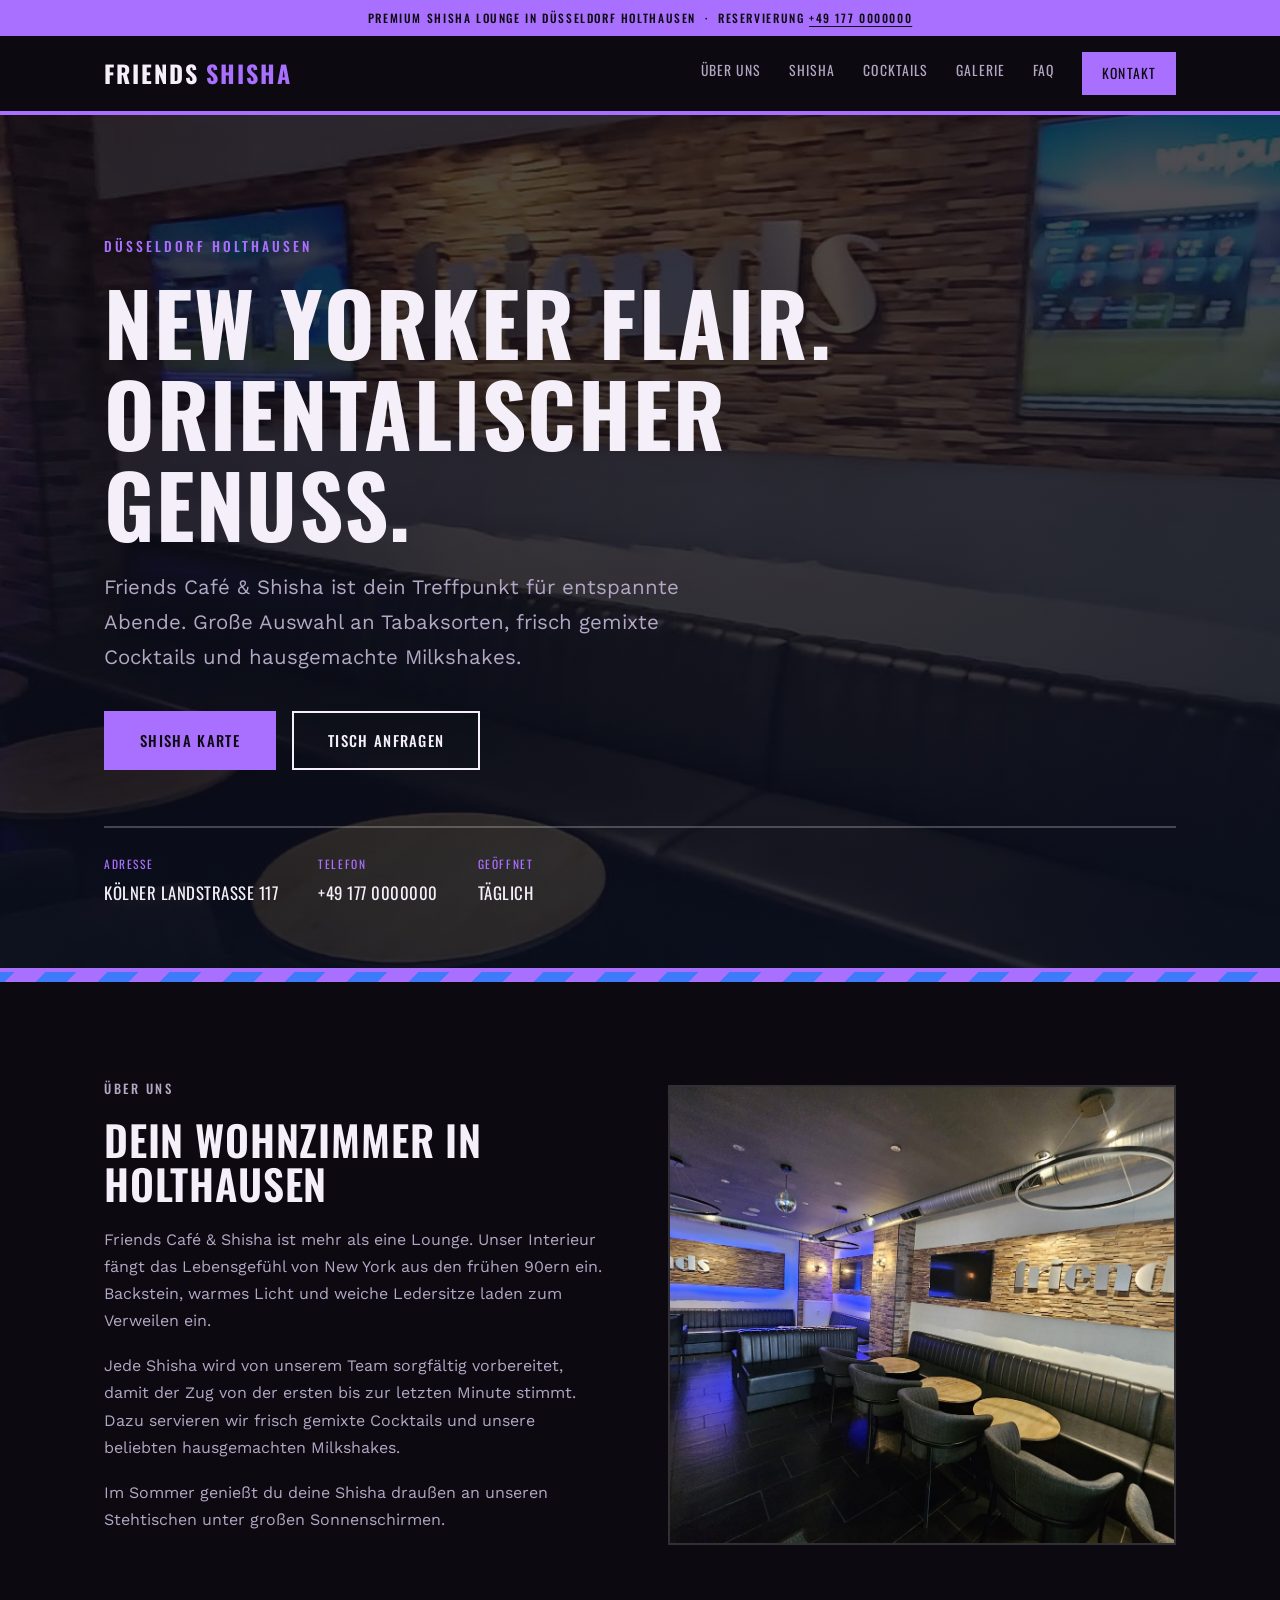
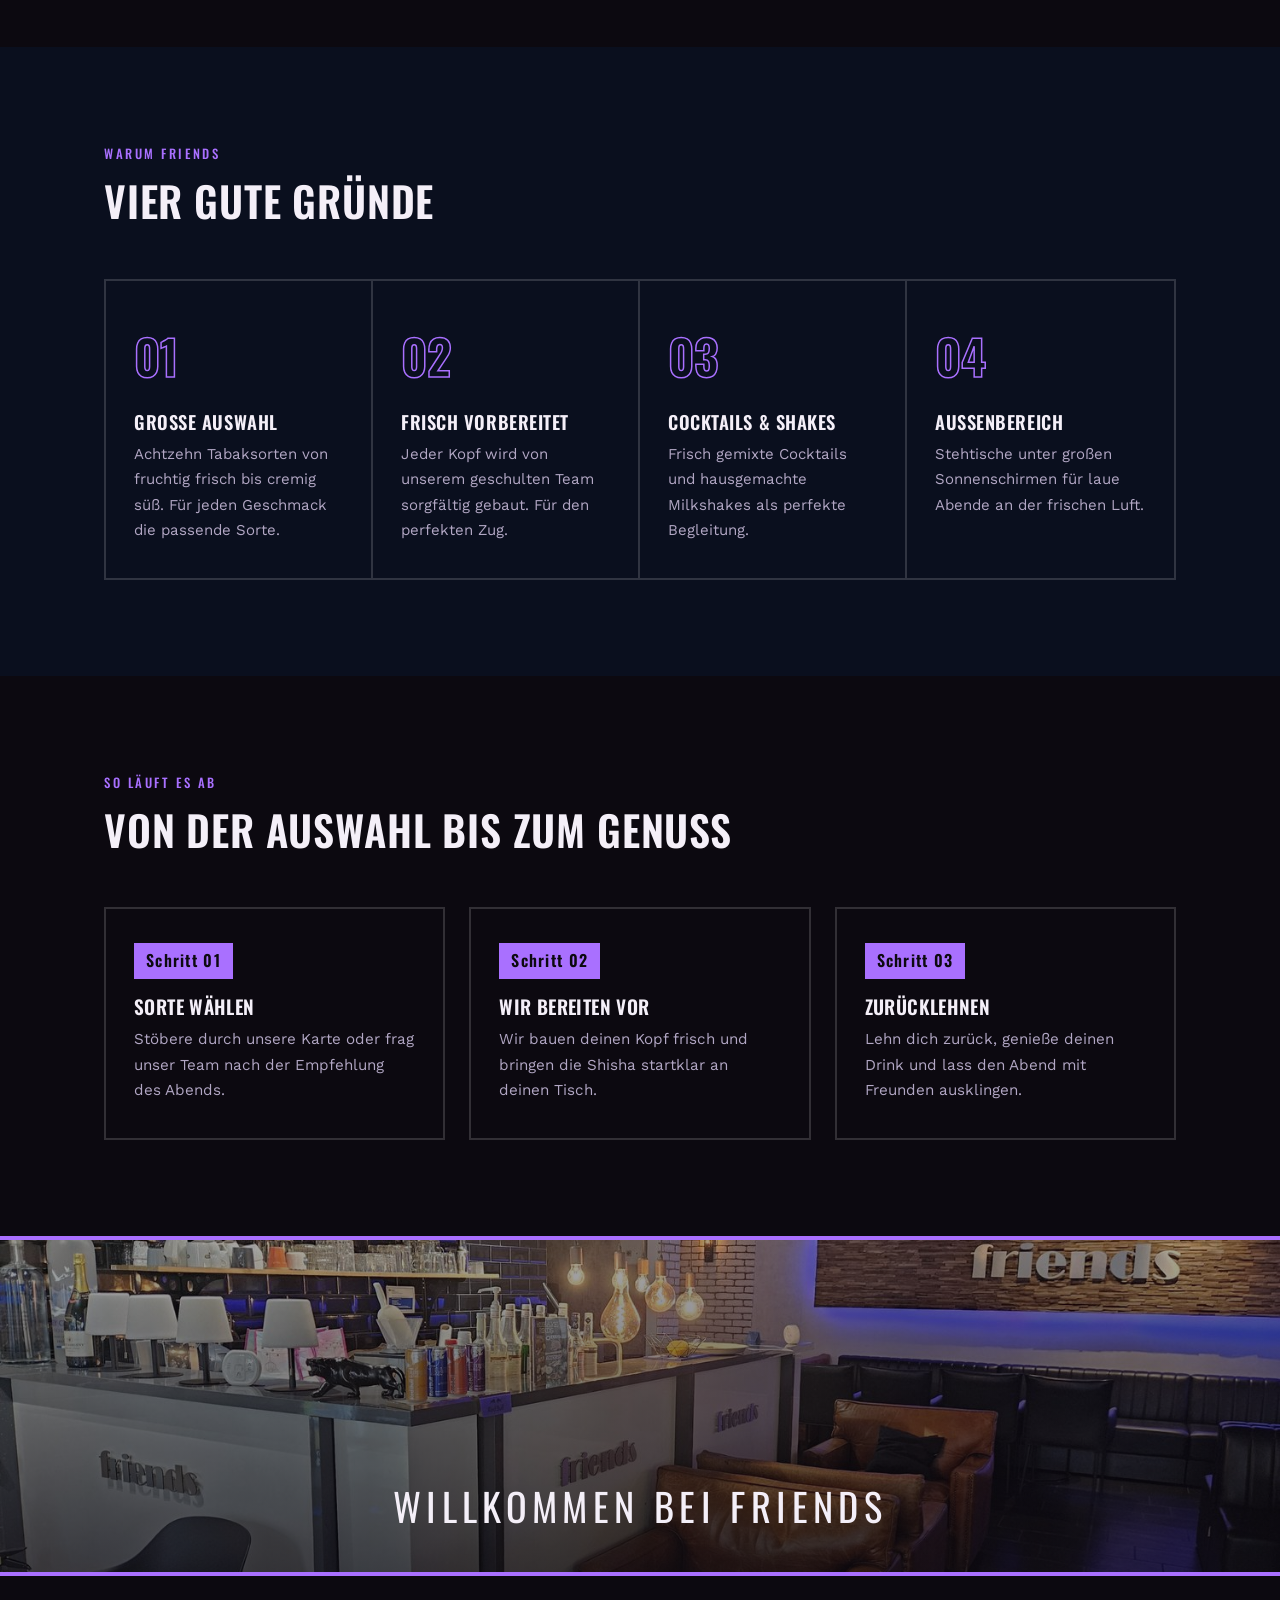
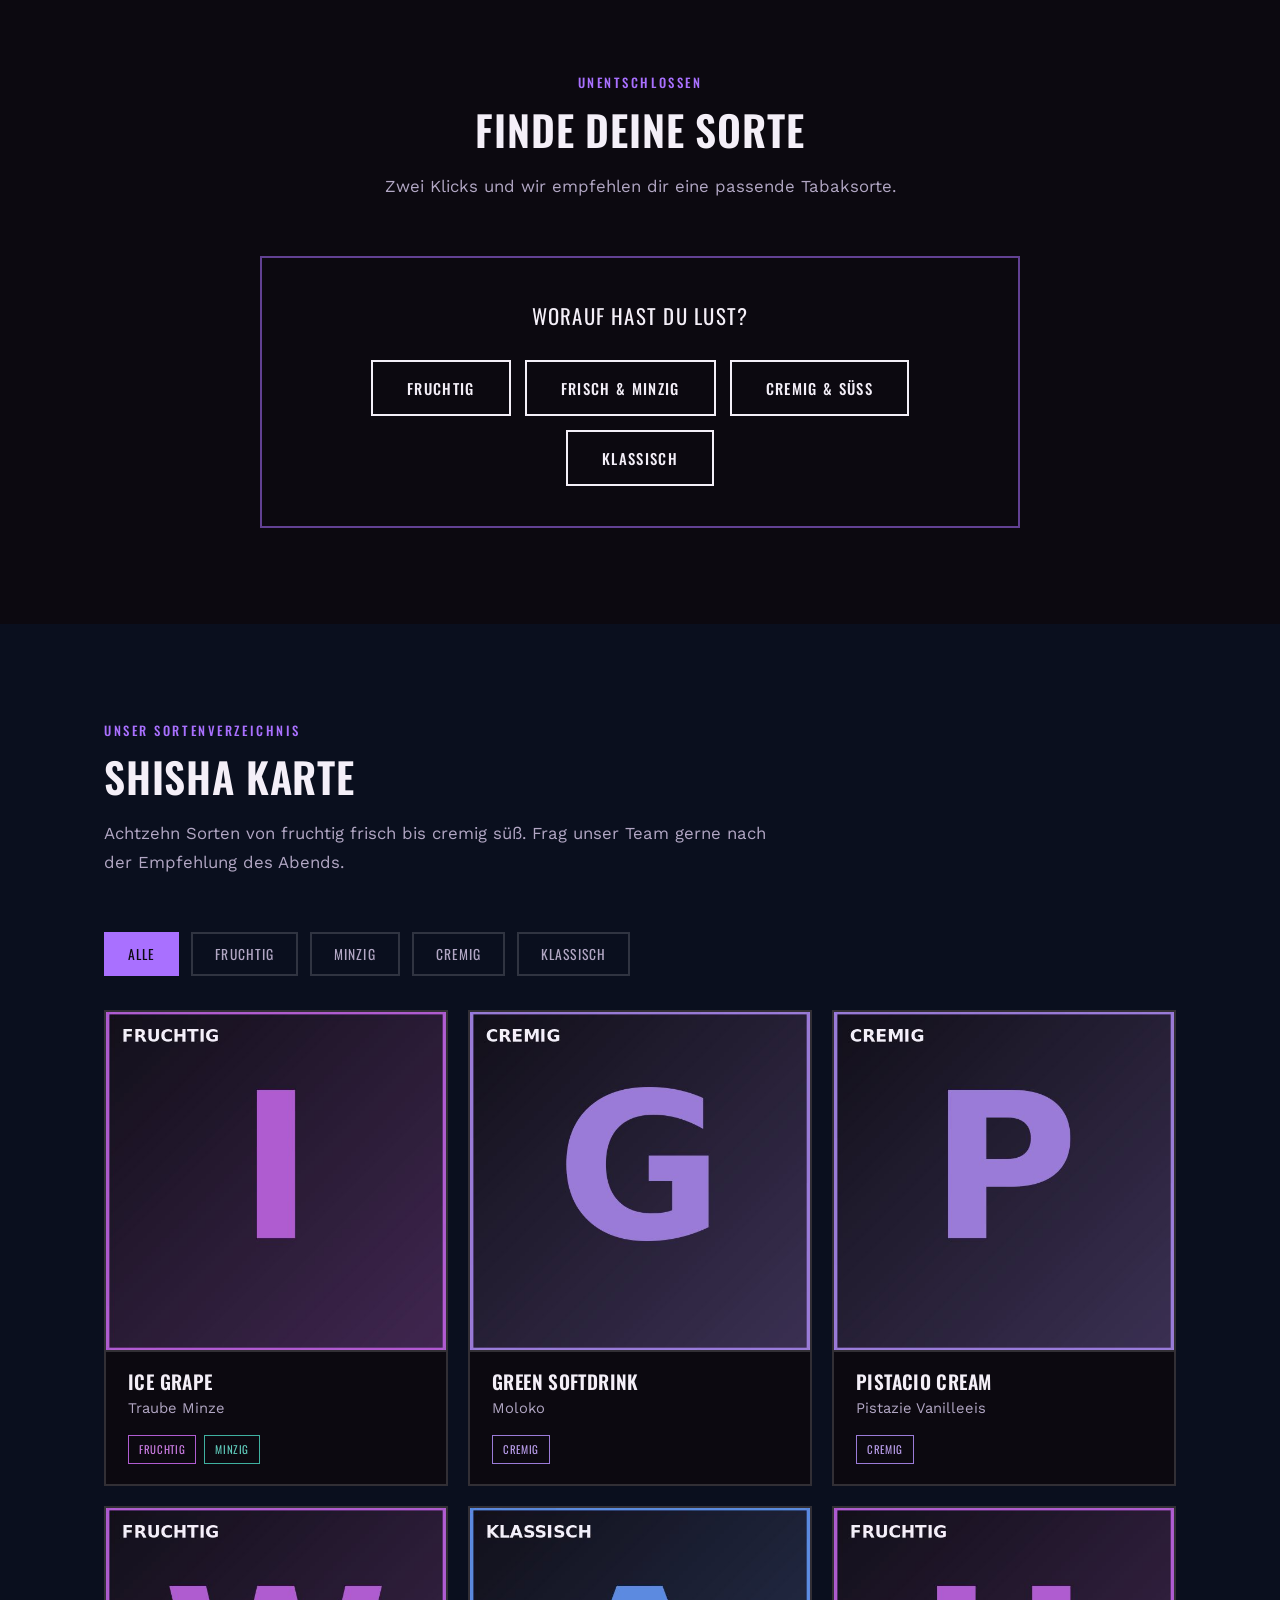
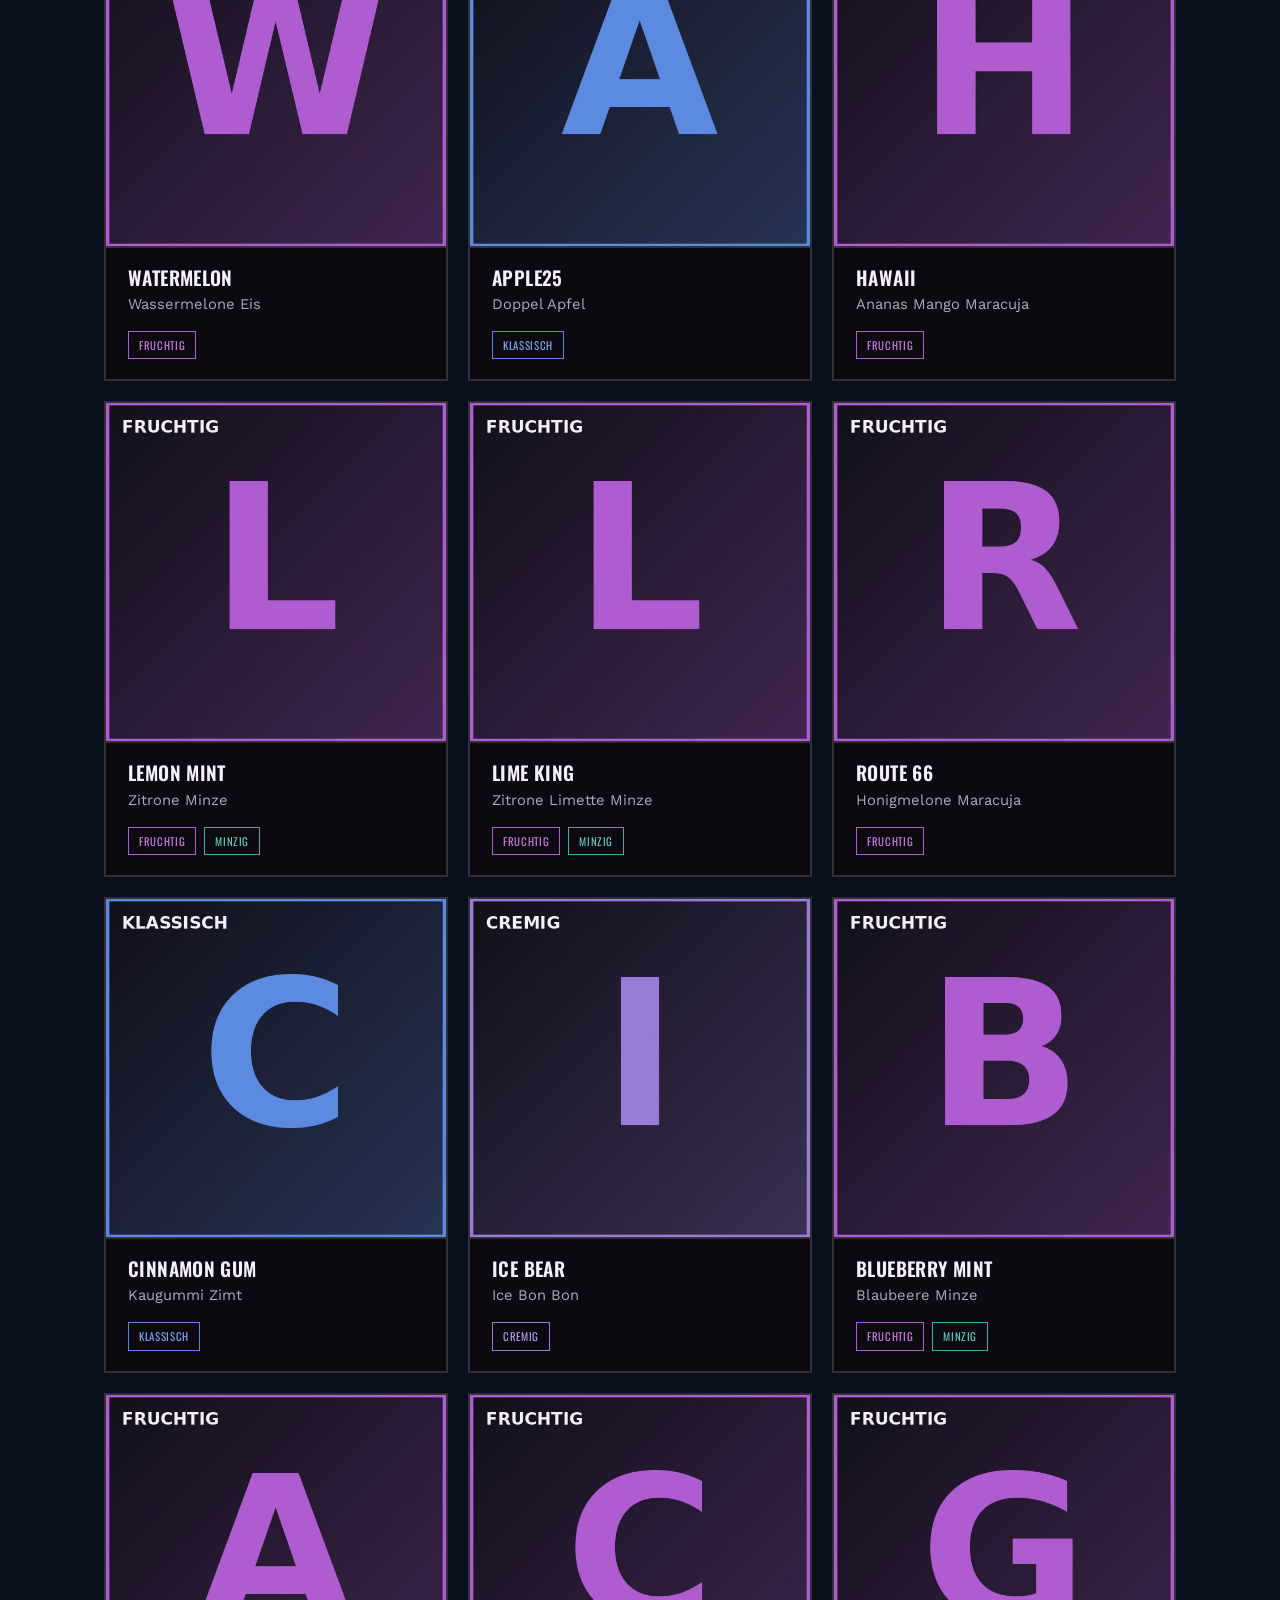
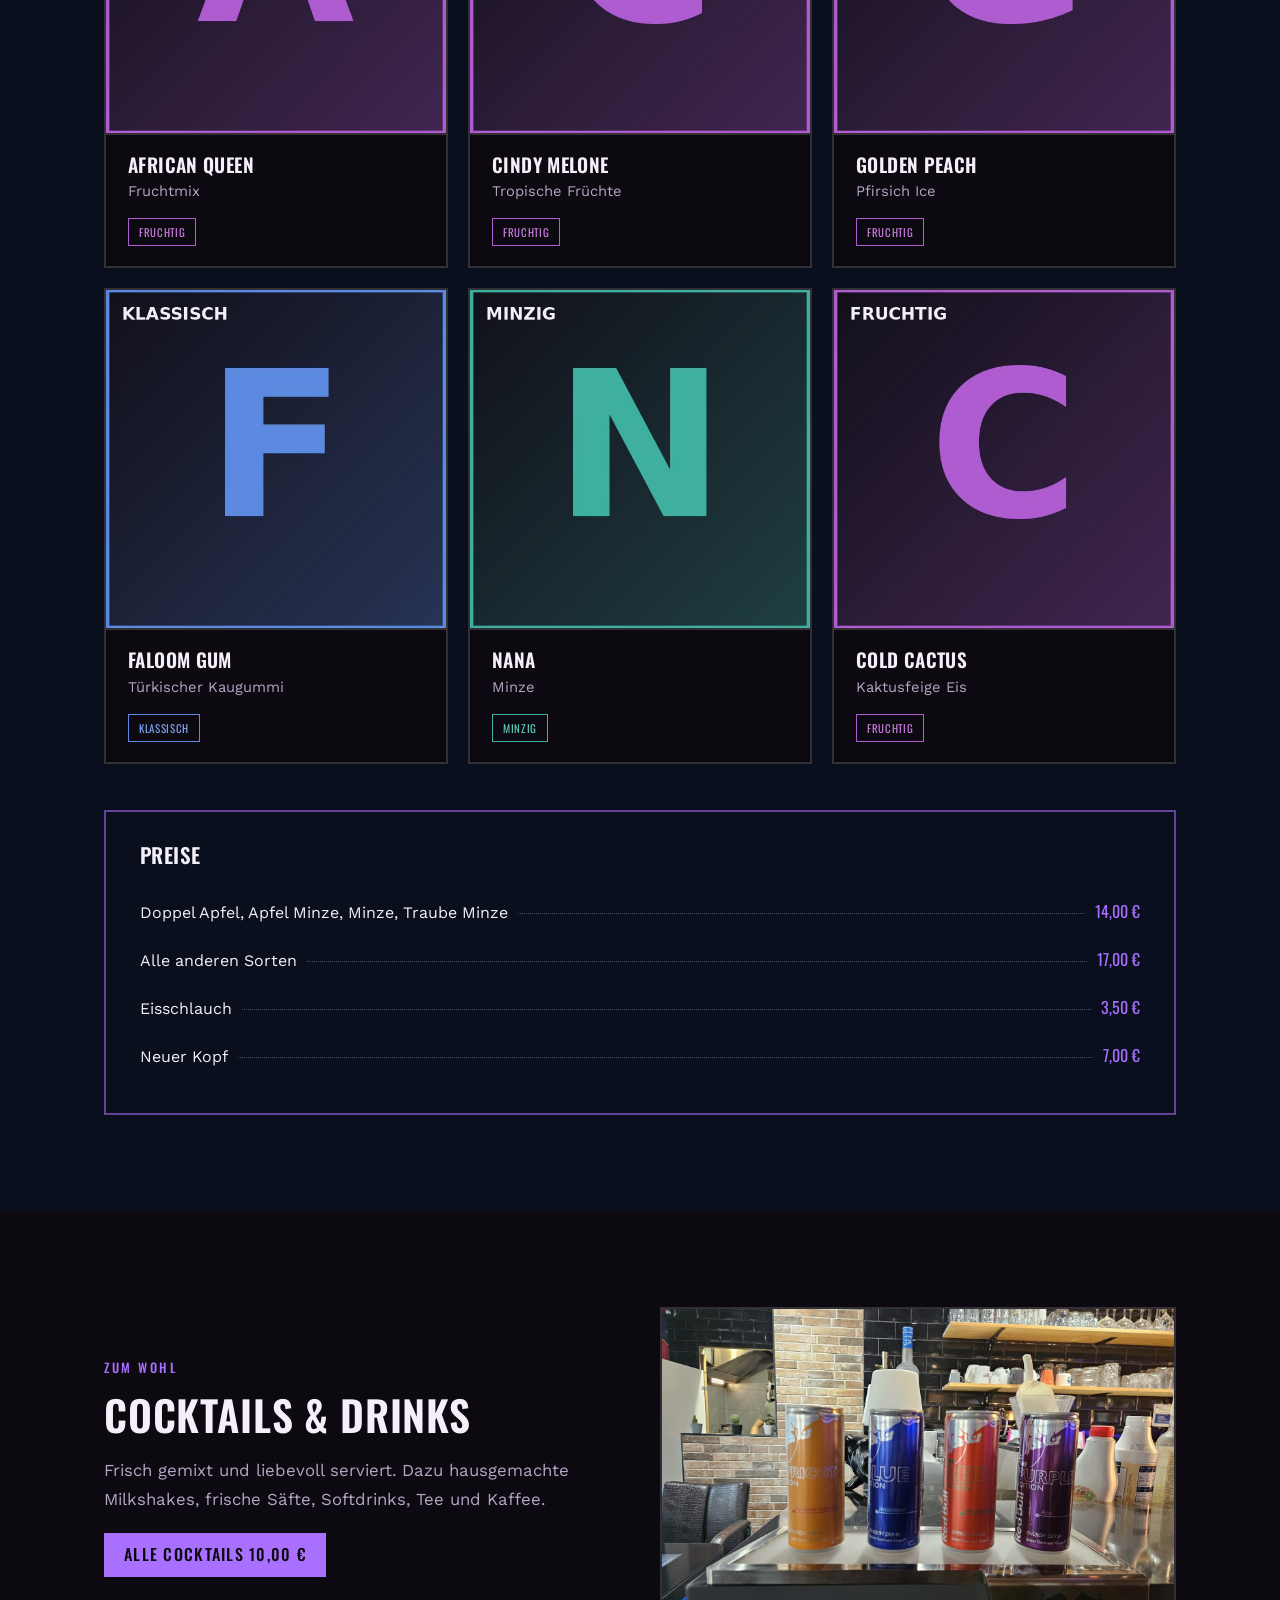
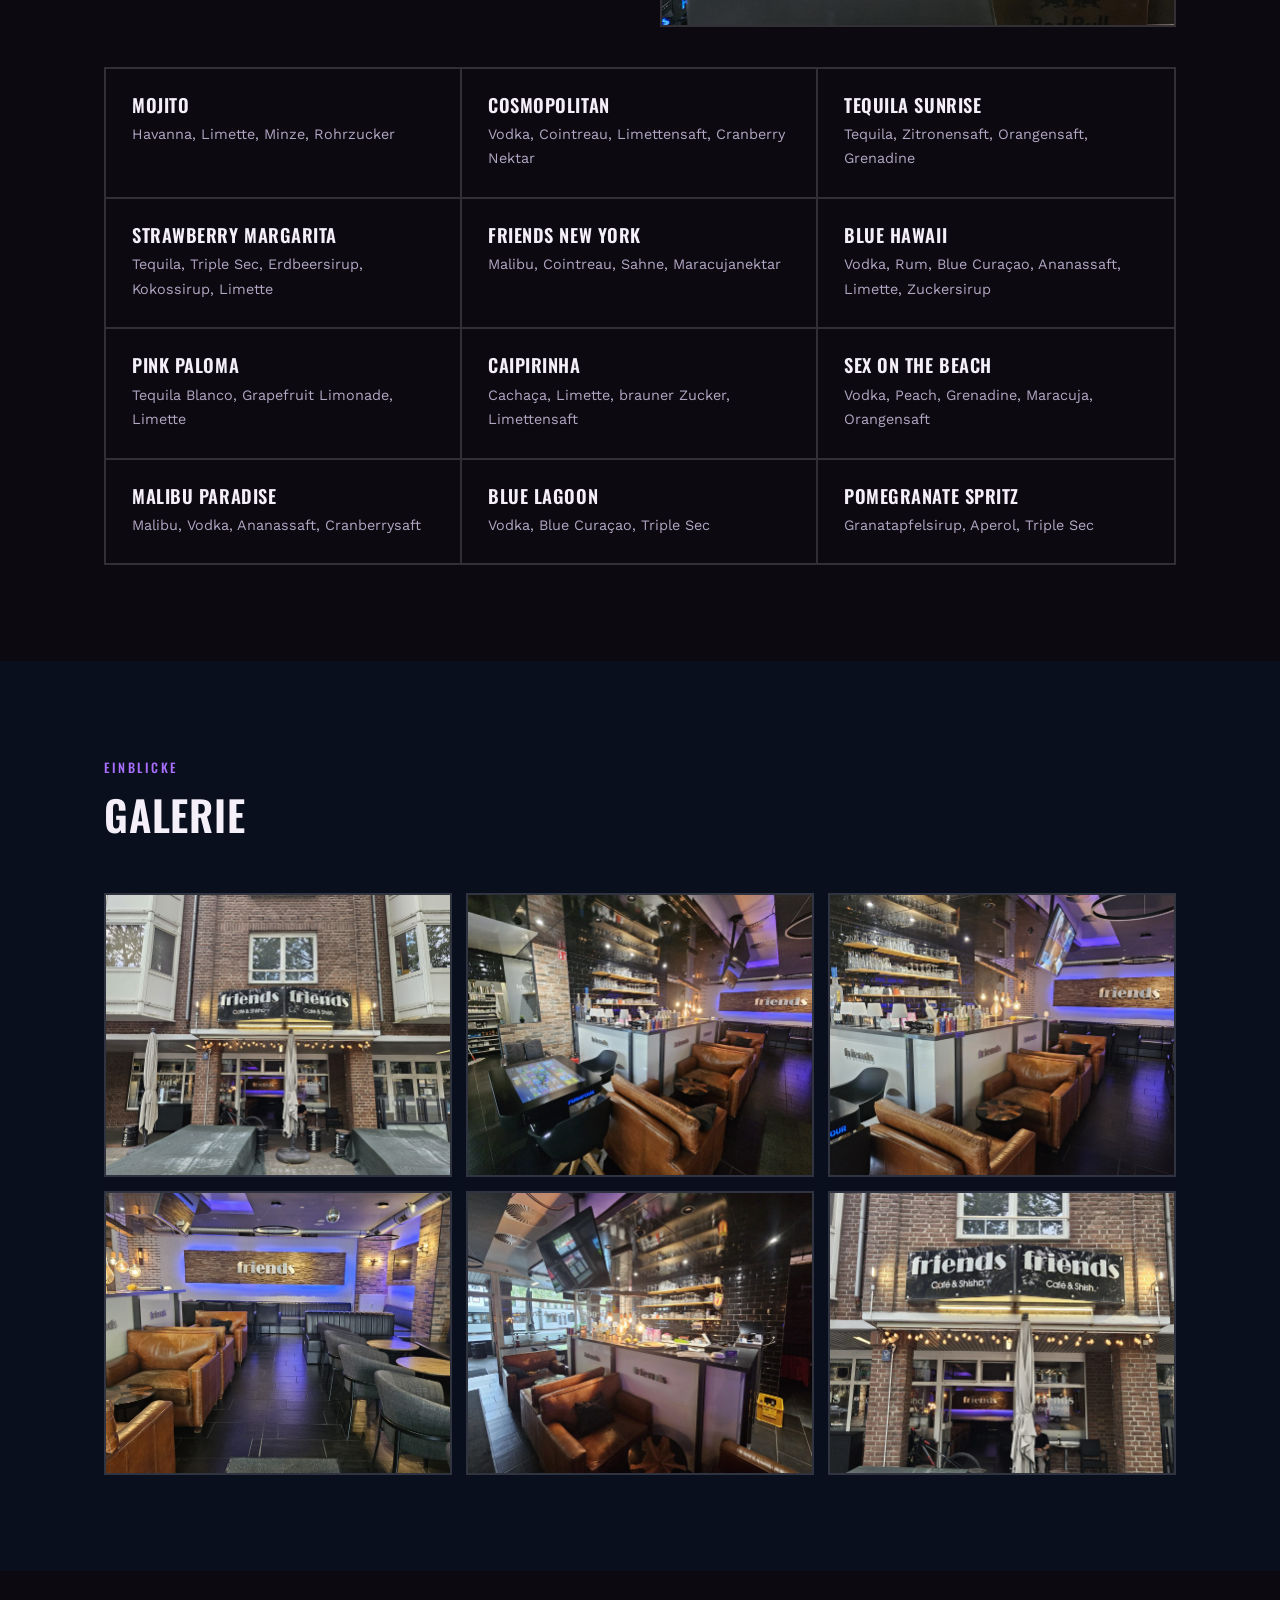
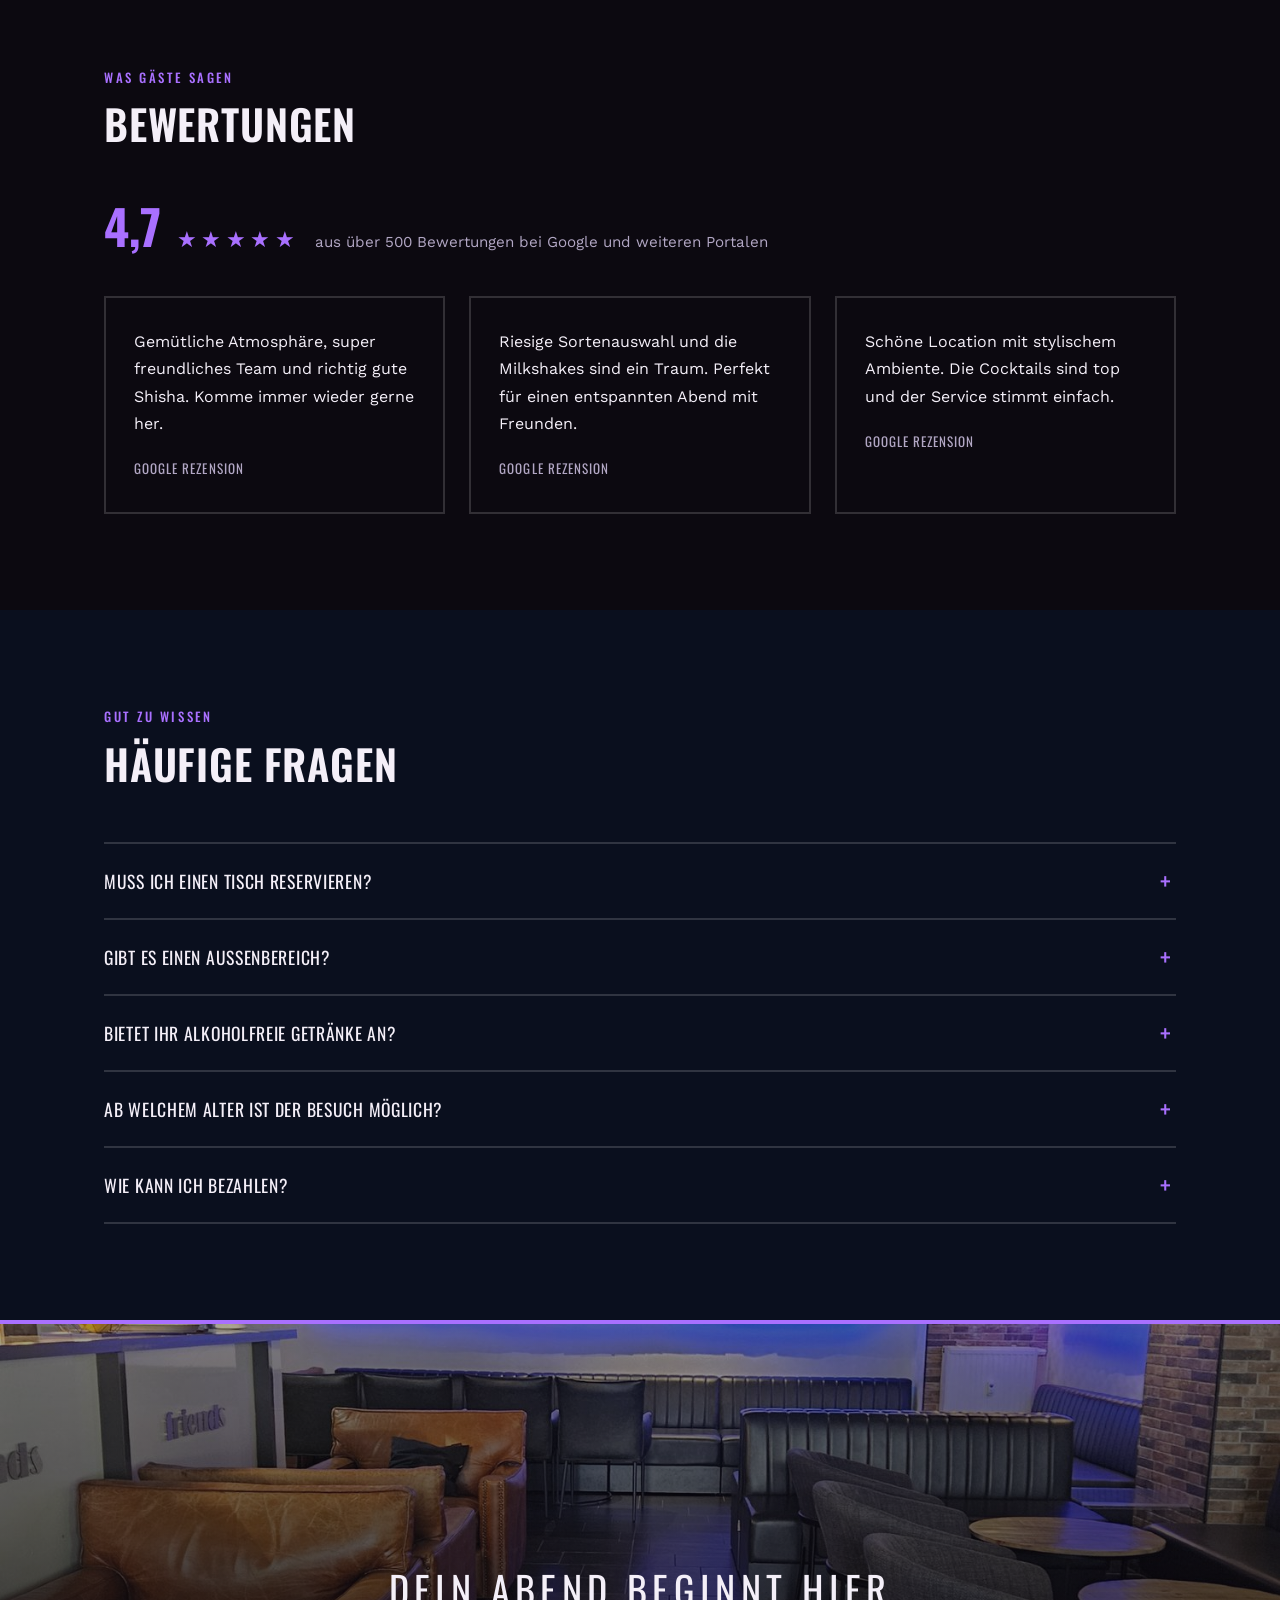
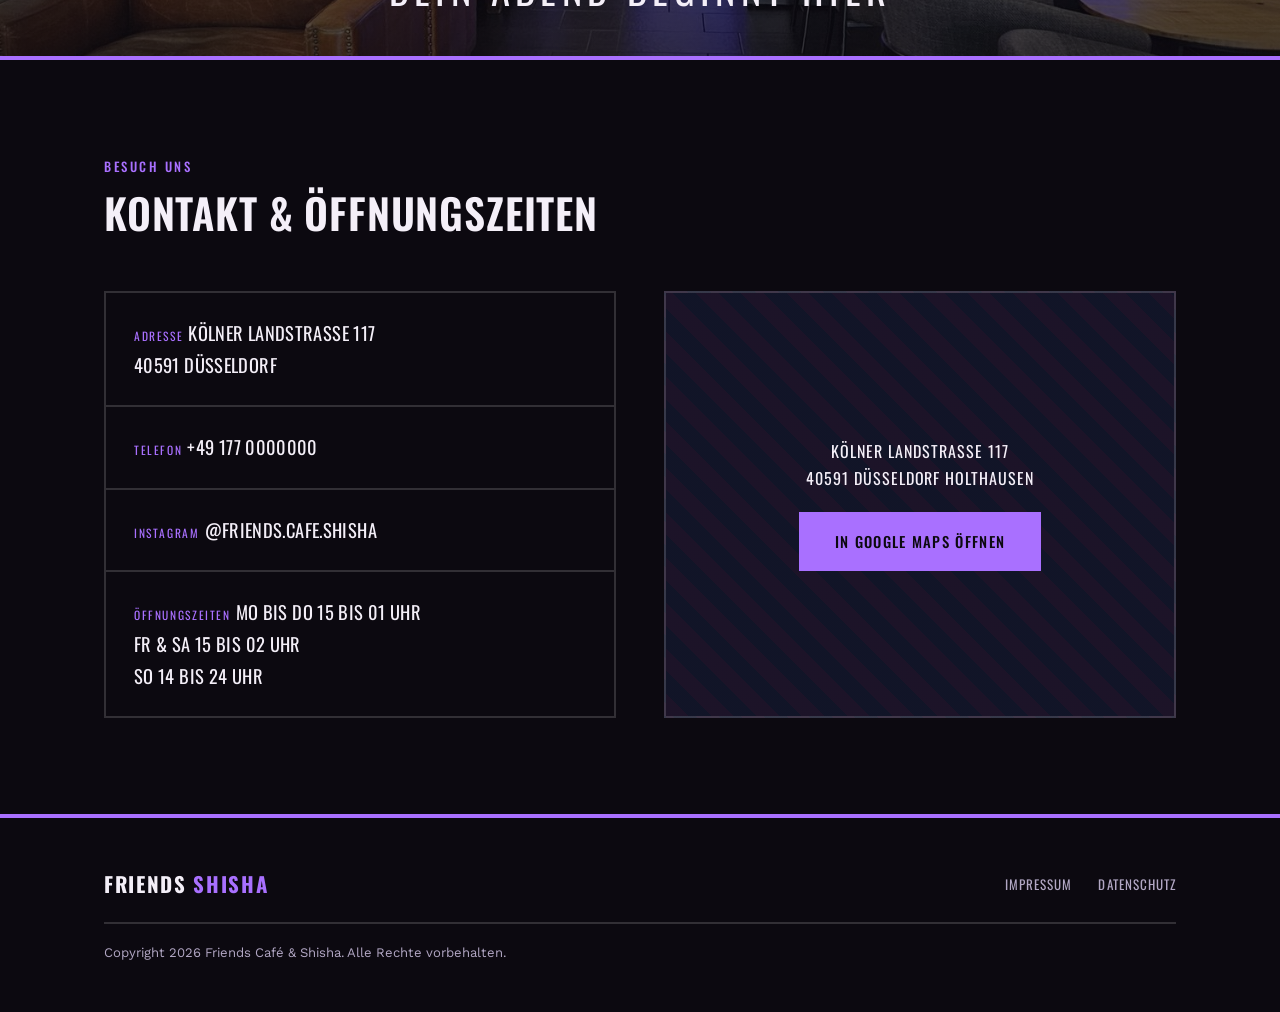
==== commit f2bc2404: "Mehr Bilder und Interaktivitaet - Shisha-Karte als filterbare Geschmackskarten (18 Sorten, Kategorie" ====
--- a/index.html
+++ b/index.html
@@ -218,6 +218,55 @@
     </div>
   </section>
 
+  <!-- BILDBAND -->
+  <section class="image-band reveal">
+    <img src="img/galerie/bar.jpg" alt="Blick in die Lounge von Friends Café und Shisha">
+    <span class="image-band-text">Willkommen bei Friends</span>
+  </section>
+
+  <!-- FINDE DEINE SORTE -->
+  <section class="section" id="finder">
+    <div class="section-inner">
+      <div class="section-head center reveal">
+        <p class="section-kicker">Unentschlossen</p>
+        <h2 class="section-title">Finde deine Sorte</h2>
+        <p class="section-intro">Zwei Klicks und wir empfehlen dir eine passende Tabaksorte.</p>
+      </div>
+      <div class="finder reveal" id="finderWidget">
+        <div class="finder-step" data-step="1">
+          <p class="finder-q">Worauf hast du Lust?</p>
+          <div class="finder-options">
+            <button class="btn btn-ghost" data-cat="fruchtig">Fruchtig</button>
+            <button class="btn btn-ghost" data-cat="minzig">Frisch &amp; Minzig</button>
+            <button class="btn btn-ghost" data-cat="cremig">Cremig &amp; Süß</button>
+            <button class="btn btn-ghost" data-cat="klassisch">Klassisch</button>
+          </div>
+        </div>
+        <div class="finder-step" data-step="2" hidden>
+          <p class="finder-q">Wie darf es sein?</p>
+          <div class="finder-options">
+            <button class="btn btn-ghost" data-mod="eis">Mit Eis-Effekt</button>
+            <button class="btn btn-ghost" data-mod="pur">Lieber pur</button>
+          </div>
+        </div>
+        <div class="finder-step finder-result" data-step="3" hidden>
+          <p class="finder-q">Unsere Empfehlung</p>
+          <div class="finder-card">
+            <div class="finder-img"><img id="finderImg" src="" alt="Empfohlene Shisha Sorte"></div>
+            <div class="finder-info">
+              <h3 id="finderName"></h3>
+              <p id="finderDesc"></p>
+            </div>
+          </div>
+          <div class="finder-actions">
+            <a href="#shisha" class="btn" id="finderToKarte">Zur Karte</a>
+            <button class="btn btn-ghost" id="finderRestart" type="button">Nochmal</button>
+          </div>
+        </div>
+      </div>
+    </div>
+  </section>
+
   <!-- SHISHA KARTE -->
   <section class="section section-alt" id="shisha">
     <div class="section-inner">
@@ -227,26 +276,159 @@
         <p class="section-intro">Achtzehn Sorten von fruchtig frisch bis cremig süß. Frag unser Team gerne nach der Empfehlung des Abends.</p>
       </div>
 
-      <ul class="menu-list reveal">
-        <li class="menu-row"><span class="name">Ice Grape</span><span class="lead"></span><span class="desc">Traube Minze</span></li>
-        <li class="menu-row"><span class="name">Green Softdrink</span><span class="lead"></span><span class="desc">Moloko</span></li>
-        <li class="menu-row"><span class="name">Pistacio Cream</span><span class="lead"></span><span class="desc">Pistazie Vanilleeis</span></li>
-        <li class="menu-row"><span class="name">Watermelon</span><span class="lead"></span><span class="desc">Wassermelone Eis</span></li>
-        <li class="menu-row"><span class="name">Apple25</span><span class="lead"></span><span class="desc">Doppel Apfel</span></li>
-        <li class="menu-row"><span class="name">Hawaii</span><span class="lead"></span><span class="desc">Ananas Mango Maracuja</span></li>
-        <li class="menu-row"><span class="name">Lemon Mint</span><span class="lead"></span><span class="desc">Zitrone Minze</span></li>
-        <li class="menu-row"><span class="name">Lime King</span><span class="lead"></span><span class="desc">Zitrone Limette Minze</span></li>
-        <li class="menu-row"><span class="name">Route 66</span><span class="lead"></span><span class="desc">Honigmelone Maracuja</span></li>
-        <li class="menu-row"><span class="name">Cinnamon Gum</span><span class="lead"></span><span class="desc">Kaugummi Zimt</span></li>
-        <li class="menu-row"><span class="name">Ice Bear</span><span class="lead"></span><span class="desc">Ice Bon Bon</span></li>
-        <li class="menu-row"><span class="name">Blueberry Mint</span><span class="lead"></span><span class="desc">Blaubeere Minze</span></li>
-        <li class="menu-row"><span class="name">African Queen</span><span class="lead"></span><span class="desc">Fruchtmix</span></li>
-        <li class="menu-row"><span class="name">Cindy Melone</span><span class="lead"></span><span class="desc">Tropische Früchte</span></li>
-        <li class="menu-row"><span class="name">Golden Peach</span><span class="lead"></span><span class="desc">Pfirsich Ice</span></li>
-        <li class="menu-row"><span class="name">Faloom Gum</span><span class="lead"></span><span class="desc">Türkischer Kaugummi</span></li>
-        <li class="menu-row"><span class="name">Nana</span><span class="lead"></span><span class="desc">Minze</span></li>
-        <li class="menu-row"><span class="name">Cold Cactus</span><span class="lead"></span><span class="desc">Kaktusfeige Eis</span></li>
-      </ul>
+      <div class="flavor-filter reveal" role="group" aria-label="Sorten filtern">
+        <button class="filter-btn active" data-filter="all" aria-pressed="true">Alle</button>
+        <button class="filter-btn" data-filter="fruchtig" aria-pressed="false">Fruchtig</button>
+        <button class="filter-btn" data-filter="minzig" aria-pressed="false">Minzig</button>
+        <button class="filter-btn" data-filter="cremig" aria-pressed="false">Cremig</button>
+        <button class="filter-btn" data-filter="klassisch" aria-pressed="false">Klassisch</button>
+      </div>
+      <div class="flavor-grid reveal" id="flavorGrid">
+        <article class="flavor-card" data-cats="fruchtig minzig">
+          <div class="flavor-img"><img src="img/shisha/ice-grape.jpg" alt="Shisha Sorte Ice Grape, Traube Minze" loading="lazy"></div>
+          <div class="flavor-body">
+            <h3>Ice Grape</h3>
+            <p>Traube Minze</p>
+            <div class="chip-row"><span class="cat-chip cat-fruchtig">Fruchtig</span><span class="cat-chip cat-minzig">Minzig</span></div>
+          </div>
+        </article>
+        <article class="flavor-card" data-cats="cremig">
+          <div class="flavor-img"><img src="img/shisha/green-softdrink.jpg" alt="Shisha Sorte Green Softdrink, Moloko" loading="lazy"></div>
+          <div class="flavor-body">
+            <h3>Green Softdrink</h3>
+            <p>Moloko</p>
+            <div class="chip-row"><span class="cat-chip cat-cremig">Cremig</span></div>
+          </div>
+        </article>
+        <article class="flavor-card" data-cats="cremig">
+          <div class="flavor-img"><img src="img/shisha/pistacio-cream.jpg" alt="Shisha Sorte Pistacio Cream, Pistazie Vanilleeis" loading="lazy"></div>
+          <div class="flavor-body">
+            <h3>Pistacio Cream</h3>
+            <p>Pistazie Vanilleeis</p>
+            <div class="chip-row"><span class="cat-chip cat-cremig">Cremig</span></div>
+          </div>
+        </article>
+        <article class="flavor-card" data-cats="fruchtig">
+          <div class="flavor-img"><img src="img/shisha/watermelon.jpg" alt="Shisha Sorte Watermelon, Wassermelone Eis" loading="lazy"></div>
+          <div class="flavor-body">
+            <h3>Watermelon</h3>
+            <p>Wassermelone Eis</p>
+            <div class="chip-row"><span class="cat-chip cat-fruchtig">Fruchtig</span></div>
+          </div>
+        </article>
+        <article class="flavor-card" data-cats="klassisch">
+          <div class="flavor-img"><img src="img/shisha/apple25.jpg" alt="Shisha Sorte Apple25, Doppel Apfel" loading="lazy"></div>
+          <div class="flavor-body">
+            <h3>Apple25</h3>
+            <p>Doppel Apfel</p>
+            <div class="chip-row"><span class="cat-chip cat-klassisch">Klassisch</span></div>
+          </div>
+        </article>
+        <article class="flavor-card" data-cats="fruchtig">
+          <div class="flavor-img"><img src="img/shisha/hawaii.jpg" alt="Shisha Sorte Hawaii, Ananas Mango Maracuja" loading="lazy"></div>
+          <div class="flavor-body">
+            <h3>Hawaii</h3>
+            <p>Ananas Mango Maracuja</p>
+            <div class="chip-row"><span class="cat-chip cat-fruchtig">Fruchtig</span></div>
+          </div>
+        </article>
+        <article class="flavor-card" data-cats="fruchtig minzig">
+          <div class="flavor-img"><img src="img/shisha/lemon-mint.jpg" alt="Shisha Sorte Lemon Mint, Zitrone Minze" loading="lazy"></div>
+          <div class="flavor-body">
+            <h3>Lemon Mint</h3>
+            <p>Zitrone Minze</p>
+            <div class="chip-row"><span class="cat-chip cat-fruchtig">Fruchtig</span><span class="cat-chip cat-minzig">Minzig</span></div>
+          </div>
+        </article>
+        <article class="flavor-card" data-cats="fruchtig minzig">
+          <div class="flavor-img"><img src="img/shisha/lime-king.jpg" alt="Shisha Sorte Lime King, Zitrone Limette Minze" loading="lazy"></div>
+          <div class="flavor-body">
+            <h3>Lime King</h3>
+            <p>Zitrone Limette Minze</p>
+            <div class="chip-row"><span class="cat-chip cat-fruchtig">Fruchtig</span><span class="cat-chip cat-minzig">Minzig</span></div>
+          </div>
+        </article>
+        <article class="flavor-card" data-cats="fruchtig">
+          <div class="flavor-img"><img src="img/shisha/route-66.jpg" alt="Shisha Sorte Route 66, Honigmelone Maracuja" loading="lazy"></div>
+          <div class="flavor-body">
+            <h3>Route 66</h3>
+            <p>Honigmelone Maracuja</p>
+            <div class="chip-row"><span class="cat-chip cat-fruchtig">Fruchtig</span></div>
+          </div>
+        </article>
+        <article class="flavor-card" data-cats="klassisch">
+          <div class="flavor-img"><img src="img/shisha/cinnamon-gum.jpg" alt="Shisha Sorte Cinnamon Gum, Kaugummi Zimt" loading="lazy"></div>
+          <div class="flavor-body">
+            <h3>Cinnamon Gum</h3>
+            <p>Kaugummi Zimt</p>
+            <div class="chip-row"><span class="cat-chip cat-klassisch">Klassisch</span></div>
+          </div>
+        </article>
+        <article class="flavor-card" data-cats="cremig">
+          <div class="flavor-img"><img src="img/shisha/ice-bear.jpg" alt="Shisha Sorte Ice Bear, Ice Bon Bon" loading="lazy"></div>
+          <div class="flavor-body">
+            <h3>Ice Bear</h3>
+            <p>Ice Bon Bon</p>
+            <div class="chip-row"><span class="cat-chip cat-cremig">Cremig</span></div>
+          </div>
+        </article>
+        <article class="flavor-card" data-cats="fruchtig minzig">
+          <div class="flavor-img"><img src="img/shisha/blueberry-mint.jpg" alt="Shisha Sorte Blueberry Mint, Blaubeere Minze" loading="lazy"></div>
+          <div class="flavor-body">
+            <h3>Blueberry Mint</h3>
+            <p>Blaubeere Minze</p>
+            <div class="chip-row"><span class="cat-chip cat-fruchtig">Fruchtig</span><span class="cat-chip cat-minzig">Minzig</span></div>
+          </div>
+        </article>
+        <article class="flavor-card" data-cats="fruchtig">
+          <div class="flavor-img"><img src="img/shisha/african-queen.jpg" alt="Shisha Sorte African Queen, Fruchtmix" loading="lazy"></div>
+          <div class="flavor-body">
+            <h3>African Queen</h3>
+            <p>Fruchtmix</p>
+            <div class="chip-row"><span class="cat-chip cat-fruchtig">Fruchtig</span></div>
+          </div>
+        </article>
+        <article class="flavor-card" data-cats="fruchtig">
+          <div class="flavor-img"><img src="img/shisha/cindy-melone.jpg" alt="Shisha Sorte Cindy Melone, Tropische Früchte" loading="lazy"></div>
+          <div class="flavor-body">
+            <h3>Cindy Melone</h3>
+            <p>Tropische Früchte</p>
+            <div class="chip-row"><span class="cat-chip cat-fruchtig">Fruchtig</span></div>
+          </div>
+        </article>
+        <article class="flavor-card" data-cats="fruchtig">
+          <div class="flavor-img"><img src="img/shisha/golden-peach.jpg" alt="Shisha Sorte Golden Peach, Pfirsich Ice" loading="lazy"></div>
+          <div class="flavor-body">
+            <h3>Golden Peach</h3>
+            <p>Pfirsich Ice</p>
+            <div class="chip-row"><span class="cat-chip cat-fruchtig">Fruchtig</span></div>
+          </div>
+        </article>
+        <article class="flavor-card" data-cats="klassisch">
+          <div class="flavor-img"><img src="img/shisha/faloom-gum.jpg" alt="Shisha Sorte Faloom Gum, Türkischer Kaugummi" loading="lazy"></div>
+          <div class="flavor-body">
+            <h3>Faloom Gum</h3>
+            <p>Türkischer Kaugummi</p>
+            <div class="chip-row"><span class="cat-chip cat-klassisch">Klassisch</span></div>
+          </div>
+        </article>
+        <article class="flavor-card" data-cats="minzig">
+          <div class="flavor-img"><img src="img/shisha/nana.jpg" alt="Shisha Sorte Nana, Minze" loading="lazy"></div>
+          <div class="flavor-body">
+            <h3>Nana</h3>
+            <p>Minze</p>
+            <div class="chip-row"><span class="cat-chip cat-minzig">Minzig</span></div>
+          </div>
+        </article>
+        <article class="flavor-card" data-cats="fruchtig">
+          <div class="flavor-img"><img src="img/shisha/cold-cactus.jpg" alt="Shisha Sorte Cold Cactus, Kaktusfeige Eis" loading="lazy"></div>
+          <div class="flavor-body">
+            <h3>Cold Cactus</h3>
+            <p>Kaktusfeige Eis</p>
+            <div class="chip-row"><span class="cat-chip cat-fruchtig">Fruchtig</span></div>
+          </div>
+        </article>
+      </div>
 
       <div class="price-box reveal">
         <h3>Preise</h3>
@@ -263,12 +445,15 @@
   <!-- COCKTAILS -->
   <section class="section" id="cocktails">
     <div class="section-inner">
-      <div class="section-head reveal">
-        <p class="section-kicker">Zum Wohl</p>
-        <h2 class="section-title">Cocktails &amp; Drinks</h2>
-        <p class="section-intro">Frisch gemixt und liebevoll serviert. Dazu hausgemachte Milkshakes, frische Säfte, Softdrinks, Tee und Kaffee.</p>
-      </div>
-      <span class="menu-note reveal">Alle Cocktails 10,00 €</span>
+      <div class="cocktail-top reveal">
+        <div class="cocktail-intro">
+          <p class="section-kicker">Zum Wohl</p>
+          <h2 class="section-title">Cocktails &amp; Drinks</h2>
+          <p class="section-intro">Frisch gemixt und liebevoll serviert. Dazu hausgemachte Milkshakes, frische Säfte, Softdrinks, Tee und Kaffee.</p>
+          <span class="menu-note">Alle Cocktails 10,00 €</span>
+        </div>
+        <div class="cocktail-photo"><img src="img/galerie/drinks.jpg" alt="Bar mit frisch zubereiteten Getränken" loading="lazy"></div>
+      </div>
       <div class="cocktail-grid reveal">
         <div class="cocktail"><h3>Mojito</h3><p>Havanna, Limette, Minze, Rohrzucker</p></div>
         <div class="cocktail"><h3>Cosmopolitan</h3><p>Vodka, Cointreau, Limettensaft, Cranberry Nektar</p></div>
@@ -366,6 +551,12 @@
     </div>
   </section>
 
+  <!-- BILDBAND -->
+  <section class="image-band reveal">
+    <img src="img/galerie/lounge-lila.jpg" alt="Loungebereich mit lila Ambientelicht">
+    <span class="image-band-text">Dein Abend beginnt hier</span>
+  </section>
+
   <!-- KONTAKT -->
   <section class="section" id="kontakt">
     <div class="section-inner">
@@ -412,6 +603,13 @@
     </div>
   </footer>
 
+  <!-- LIGHTBOX -->
+  <div class="lightbox" id="lightbox" hidden>
+    <button class="lb-close" id="lbClose" aria-label="Schließen" type="button">&times;</button>
+    <button class="lb-nav lb-prev" id="lbPrev" aria-label="Vorheriges Bild" type="button">&#8249;</button>
+    <img class="lb-image" id="lbImage" src="" alt="">
+    <button class="lb-nav lb-next" id="lbNext" aria-label="Nächstes Bild" type="button">&#8250;</button>
+  </div>
   <script src="js/main.js"></script>
 </body>
 </html>
--- a/css/style.css
+++ b/css/style.css
@@ -392,6 +392,76 @@
 .reveal { opacity: 0; transform: translateY(24px); transition: opacity 0.5s ease, transform 0.5s ease; }
 .reveal.visible { opacity: 1; transform: none; }
 
+/* ---------- Shisha Filter & Flavor Cards ---------- */
+.flavor-filter { display: flex; flex-wrap: wrap; gap: 12px; margin-bottom: 34px; }
+.filter-btn {
+  font-family: var(--font-head);
+  text-transform: uppercase;
+  letter-spacing: 0.08em;
+  font-size: 0.85rem;
+  padding: 10px 22px;
+  background: transparent;
+  color: var(--text-soft);
+  border: 2px solid var(--line);
+  cursor: pointer;
+  transition: color 0.2s ease, border-color 0.2s ease, background 0.2s ease;
+}
+.filter-btn:hover { color: var(--text); border-color: var(--accent); }
+.filter-btn.active { background: var(--accent); color: var(--accent-ink); border-color: var(--accent); }
+
+.flavor-grid { display: grid; grid-template-columns: repeat(3, 1fr); gap: 20px; }
+.flavor-card { border: 2px solid var(--line); background: var(--ink); transition: border-color 0.2s ease, transform 0.2s ease; }
+.flavor-card:hover { border-color: var(--accent); transform: translateY(-4px); }
+.flavor-card.hidden { display: none; }
+.flavor-img { aspect-ratio: 1 / 1; overflow: hidden; border-bottom: 2px solid var(--line); }
+.flavor-img img { width: 100%; height: 100%; object-fit: cover; }
+.flavor-body { padding: 20px 22px; }
+.flavor-body h3 { font-size: 1.2rem; margin-bottom: 4px; }
+.flavor-body p { color: var(--text-soft); font-size: 0.92rem; margin-bottom: 14px; }
+.chip-row { display: flex; flex-wrap: wrap; gap: 8px; }
+.cat-chip { font-family: var(--font-head); text-transform: uppercase; letter-spacing: 0.06em; font-size: 0.68rem; padding: 4px 10px; border: 1px solid; }
+.cat-fruchtig  { color: #C97BE0; border-color: #B05CD1; }
+.cat-minzig    { color: #5FC9BA; border-color: #3FB0A0; }
+.cat-cremig    { color: #B79BE8; border-color: #9B7BD8; }
+.cat-klassisch { color: #7EA6EE; border-color: #5C8AE0; }
+
+/* ---------- Finder Quiz ---------- */
+.finder { border: 2px solid var(--line-strong); padding: 40px; max-width: 760px; margin: 0 auto; }
+.finder-q { font-family: var(--font-head); text-transform: uppercase; letter-spacing: 0.06em; font-size: 1.3rem; text-align: center; margin-bottom: 26px; }
+.finder-options { display: flex; flex-wrap: wrap; gap: 14px; justify-content: center; }
+.finder-card { display: flex; gap: 22px; align-items: center; border: 2px solid var(--line); padding: 18px; margin-bottom: 24px; }
+.finder-img { width: 120px; height: 120px; flex: 0 0 auto; border: 2px solid var(--line); overflow: hidden; }
+.finder-img img { width: 100%; height: 100%; object-fit: cover; }
+.finder-info h3 { font-size: 1.5rem; margin-bottom: 6px; }
+.finder-info p { color: var(--text-soft); }
+.finder-actions { display: flex; gap: 14px; justify-content: center; flex-wrap: wrap; }
+.finder-result .finder-q { color: var(--accent); }
+
+/* ---------- Image Band ---------- */
+.image-band { position: relative; height: 340px; overflow: hidden; border-top: 4px solid var(--accent); border-bottom: 4px solid var(--accent); }
+.image-band img { width: 100%; height: 100%; object-fit: cover; }
+.image-band::after { content: ""; position: absolute; inset: 0; background: linear-gradient(180deg, rgba(12,9,16,0.35), rgba(12,9,16,0.72)); }
+.image-band-text { position: absolute; z-index: 2; left: 0; right: 0; bottom: 34px; text-align: center; font-family: var(--font-head); text-transform: uppercase; letter-spacing: 0.14em; font-size: clamp(1.4rem, 4vw, 2.4rem); color: var(--text); padding: 0 16px; }
+
+/* ---------- Cocktail intro with photo ---------- */
+.cocktail-top { display: grid; grid-template-columns: 1fr 1fr; gap: 40px; align-items: center; margin-bottom: 40px; }
+.cocktail-intro .menu-note { margin-top: 20px; margin-bottom: 0; }
+.cocktail-photo img { width: 100%; height: 320px; object-fit: cover; border: 2px solid var(--line); }
+
+/* ---------- Gallery clickable ---------- */
+.gallery-item img { cursor: pointer; }
+
+/* ---------- Lightbox ---------- */
+.lightbox { position: fixed; inset: 0; z-index: 2000; background: rgba(8,6,12,0.95); display: flex; align-items: center; justify-content: center; }
+.lightbox[hidden] { display: none; }
+.lb-image { max-width: 90vw; max-height: 85vh; object-fit: contain; border: 2px solid var(--accent); }
+.lb-close, .lb-nav { position: absolute; background: transparent; border: 2px solid var(--text); color: var(--text); cursor: pointer; font-family: var(--font-head); line-height: 1; transition: background 0.2s ease, color 0.2s ease, border-color 0.2s ease; }
+.lb-close { top: 22px; right: 22px; width: 48px; height: 48px; font-size: 1.6rem; }
+.lb-nav { top: 50%; transform: translateY(-50%); width: 52px; height: 64px; font-size: 2rem; }
+.lb-prev { left: 22px; }
+.lb-next { right: 22px; }
+.lb-close:hover, .lb-nav:hover { background: var(--accent); border-color: var(--accent); color: var(--accent-ink); }
+
 /* ---------- Responsive ---------- */
 @media (max-width: 920px) {
   .about-grid, .contact-grid { grid-template-columns: 1fr; gap: 36px; }
@@ -436,3 +506,21 @@
   .cocktail { border-right: none !important; }
   .gallery { grid-template-columns: 1fr; }
 }
+
+/* ---------- Responsive: neue Komponenten ---------- */
+@media (max-width: 920px) {
+  .flavor-grid { grid-template-columns: 1fr 1fr; }
+  .cocktail-top { grid-template-columns: 1fr; gap: 28px; }
+  .cocktail-photo img { height: 260px; }
+}
+@media (max-width: 720px) {
+  .image-band { height: 240px; }
+  .finder { padding: 26px; }
+  .finder-card { flex-direction: column; text-align: center; }
+  .finder-img { width: 100%; height: 200px; }
+  .lb-nav { width: 42px; height: 52px; font-size: 1.5rem; }
+  .lb-close { width: 42px; height: 42px; }
+}
+@media (max-width: 560px) {
+  .flavor-grid { grid-template-columns: 1fr; }
+}
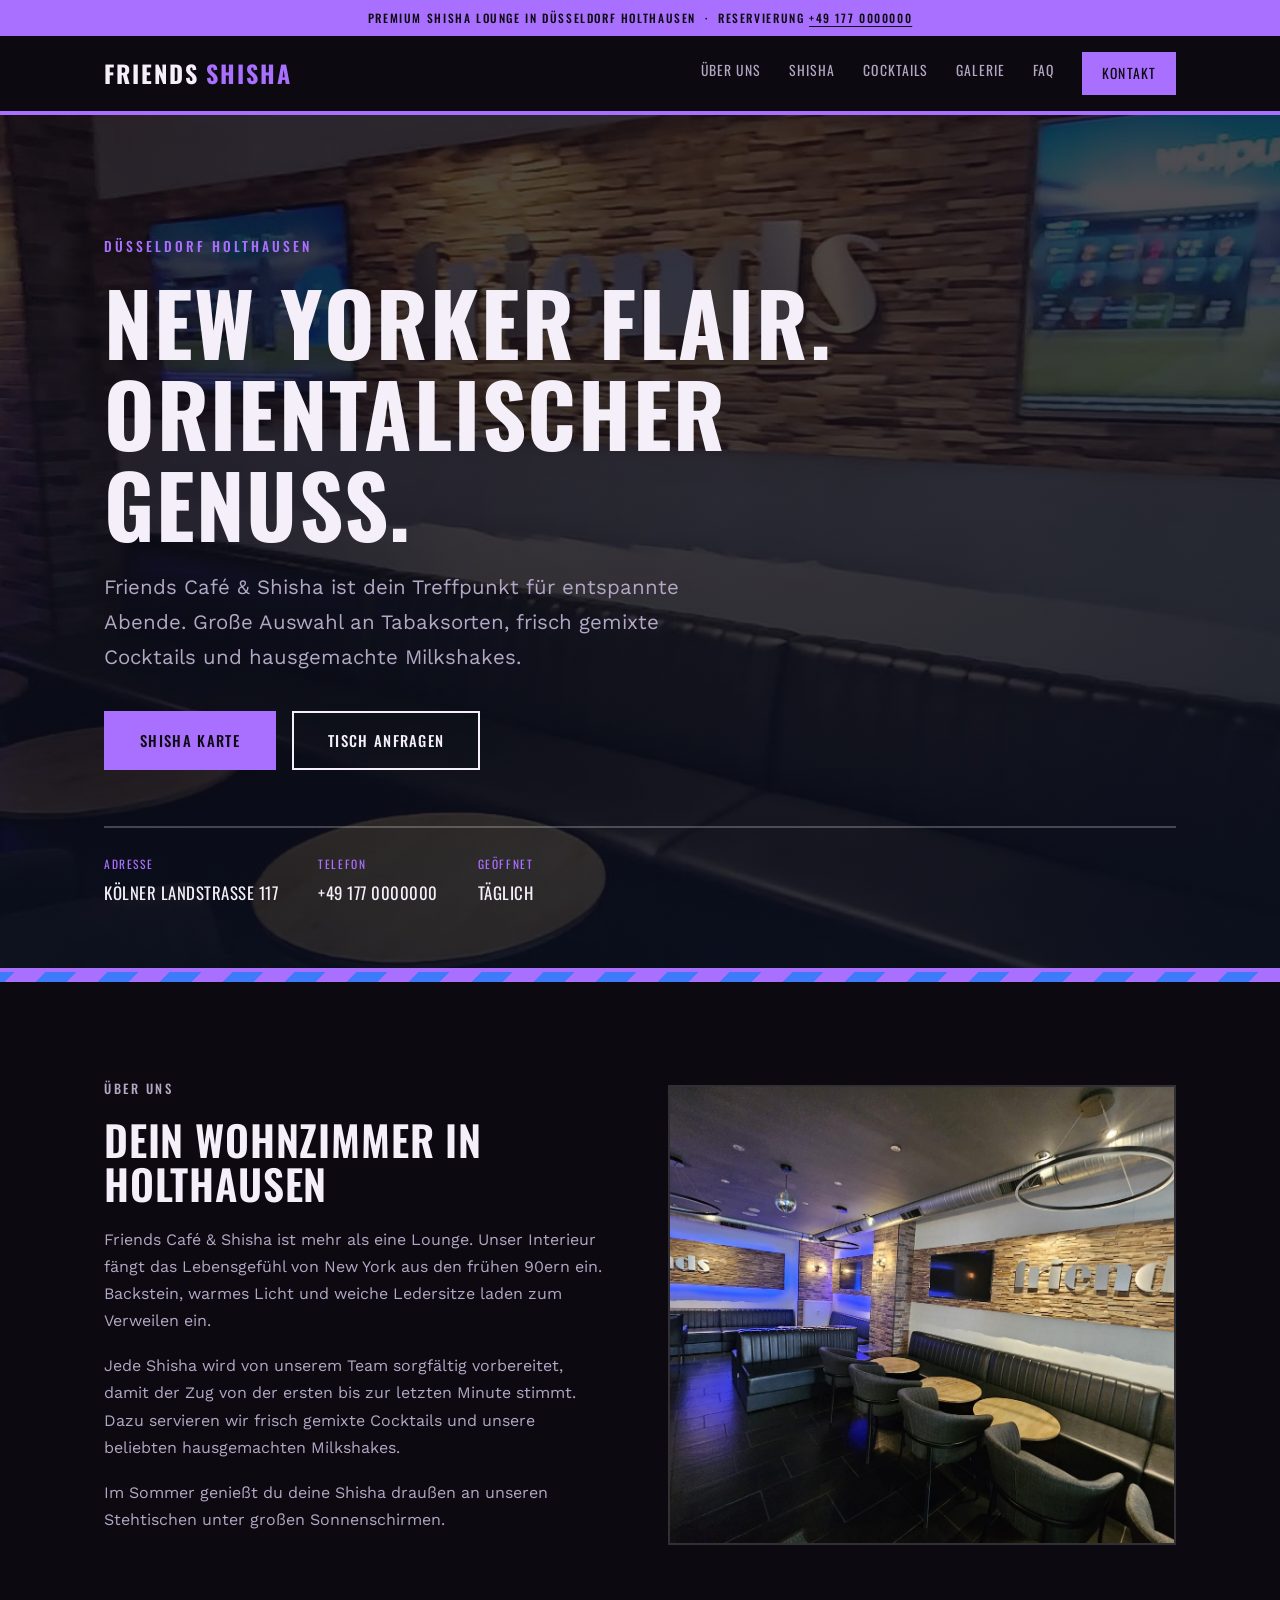
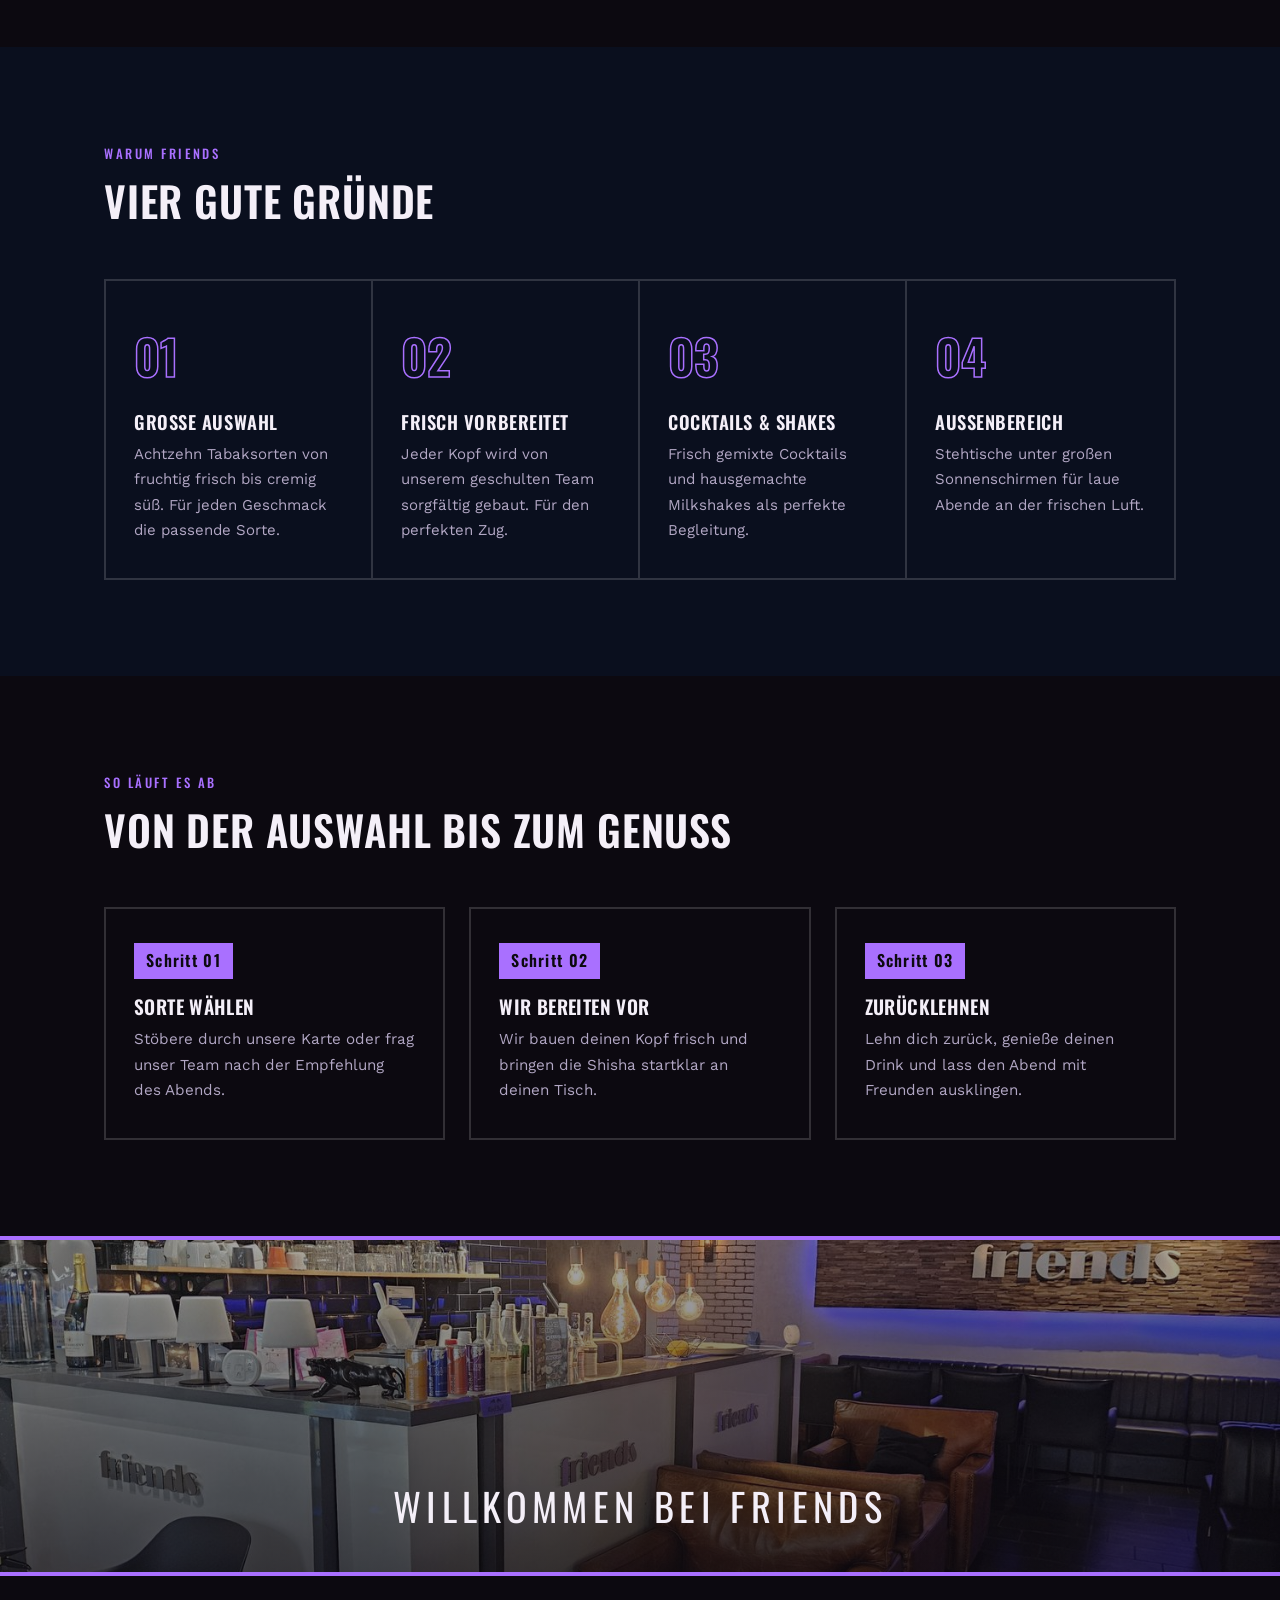
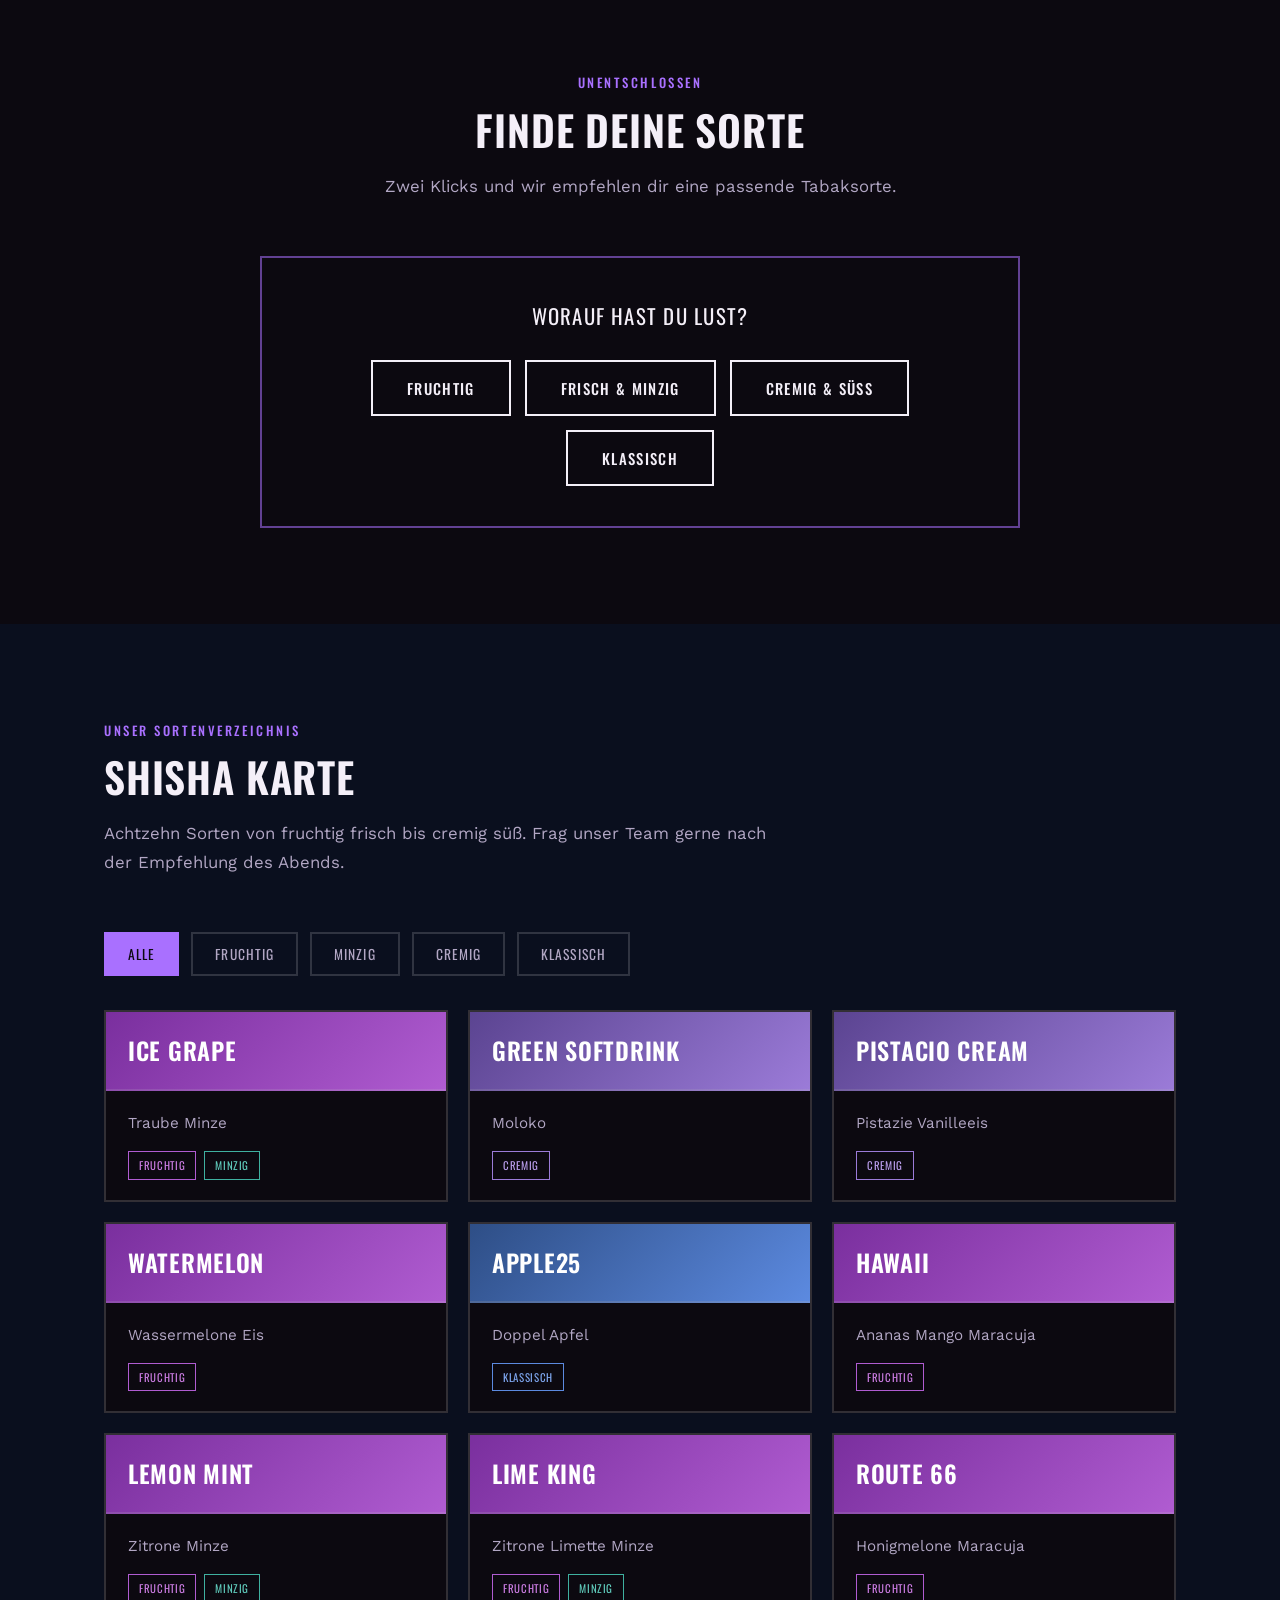
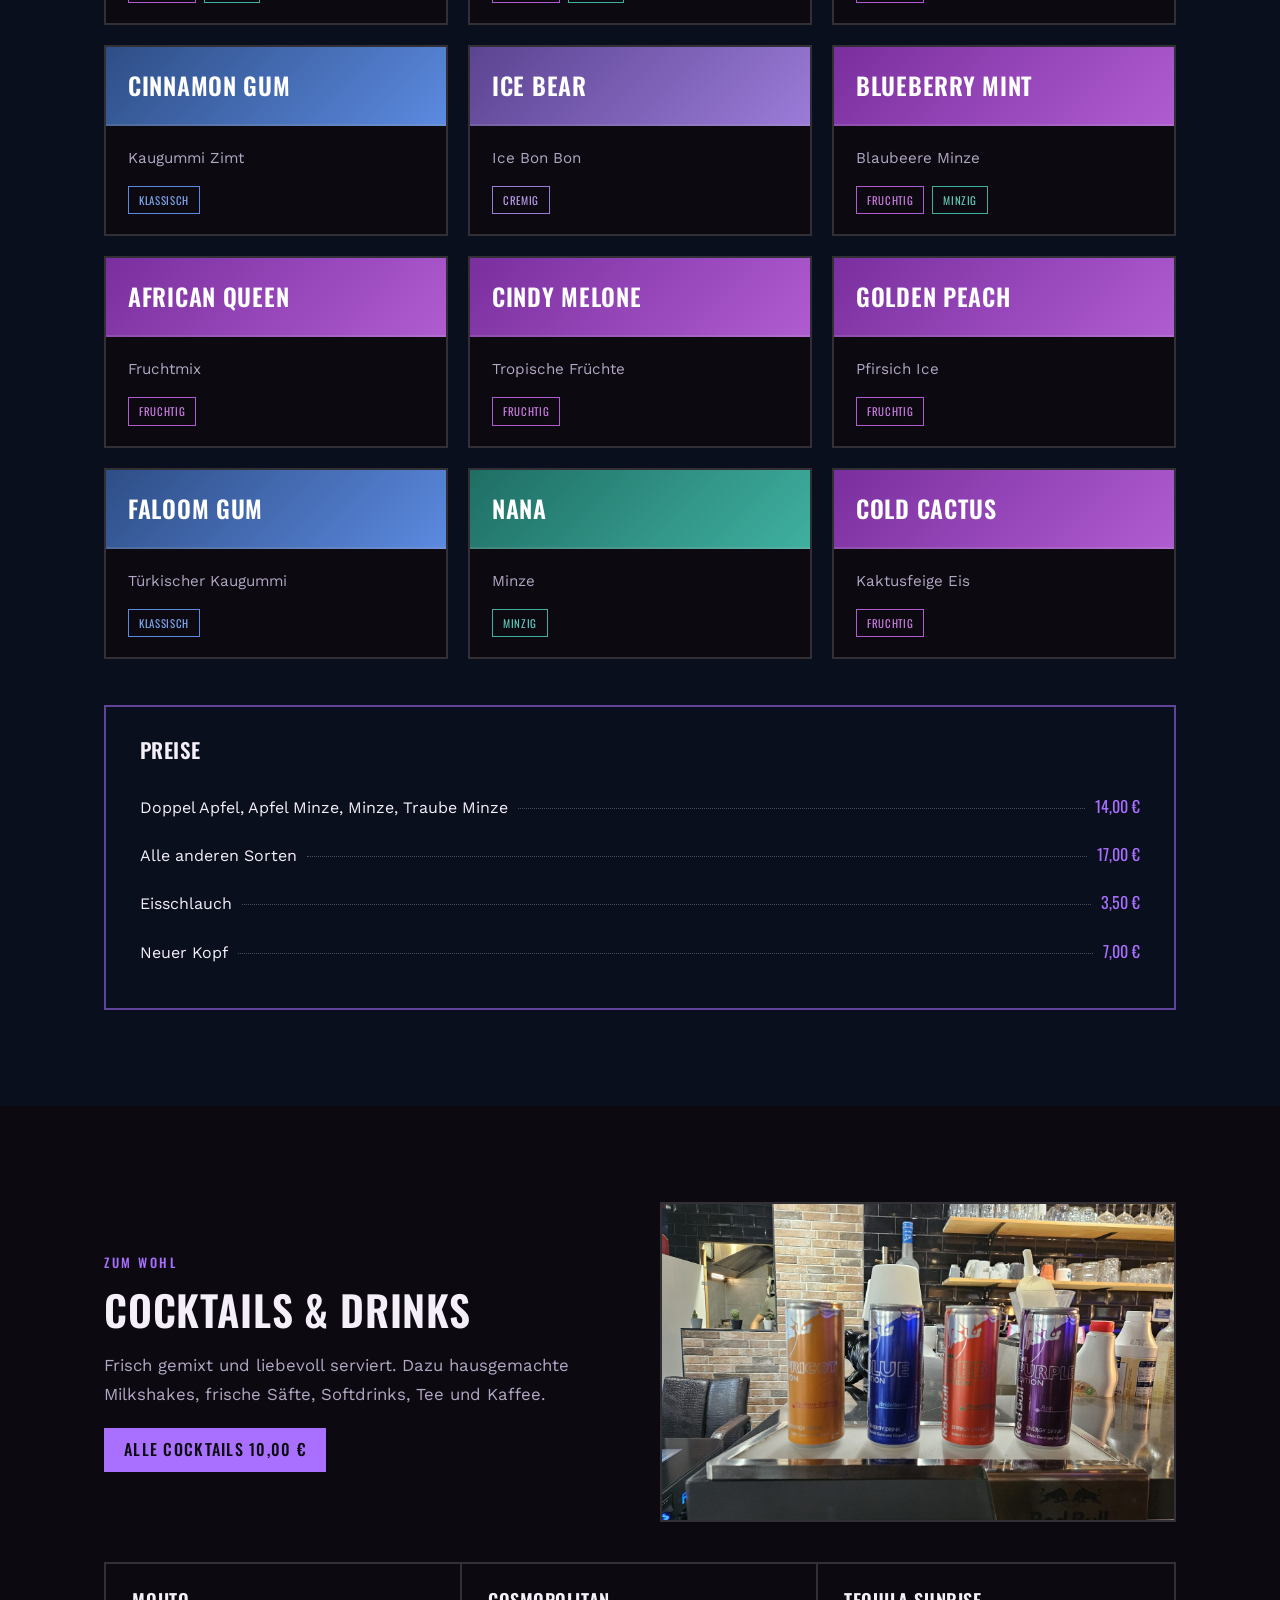
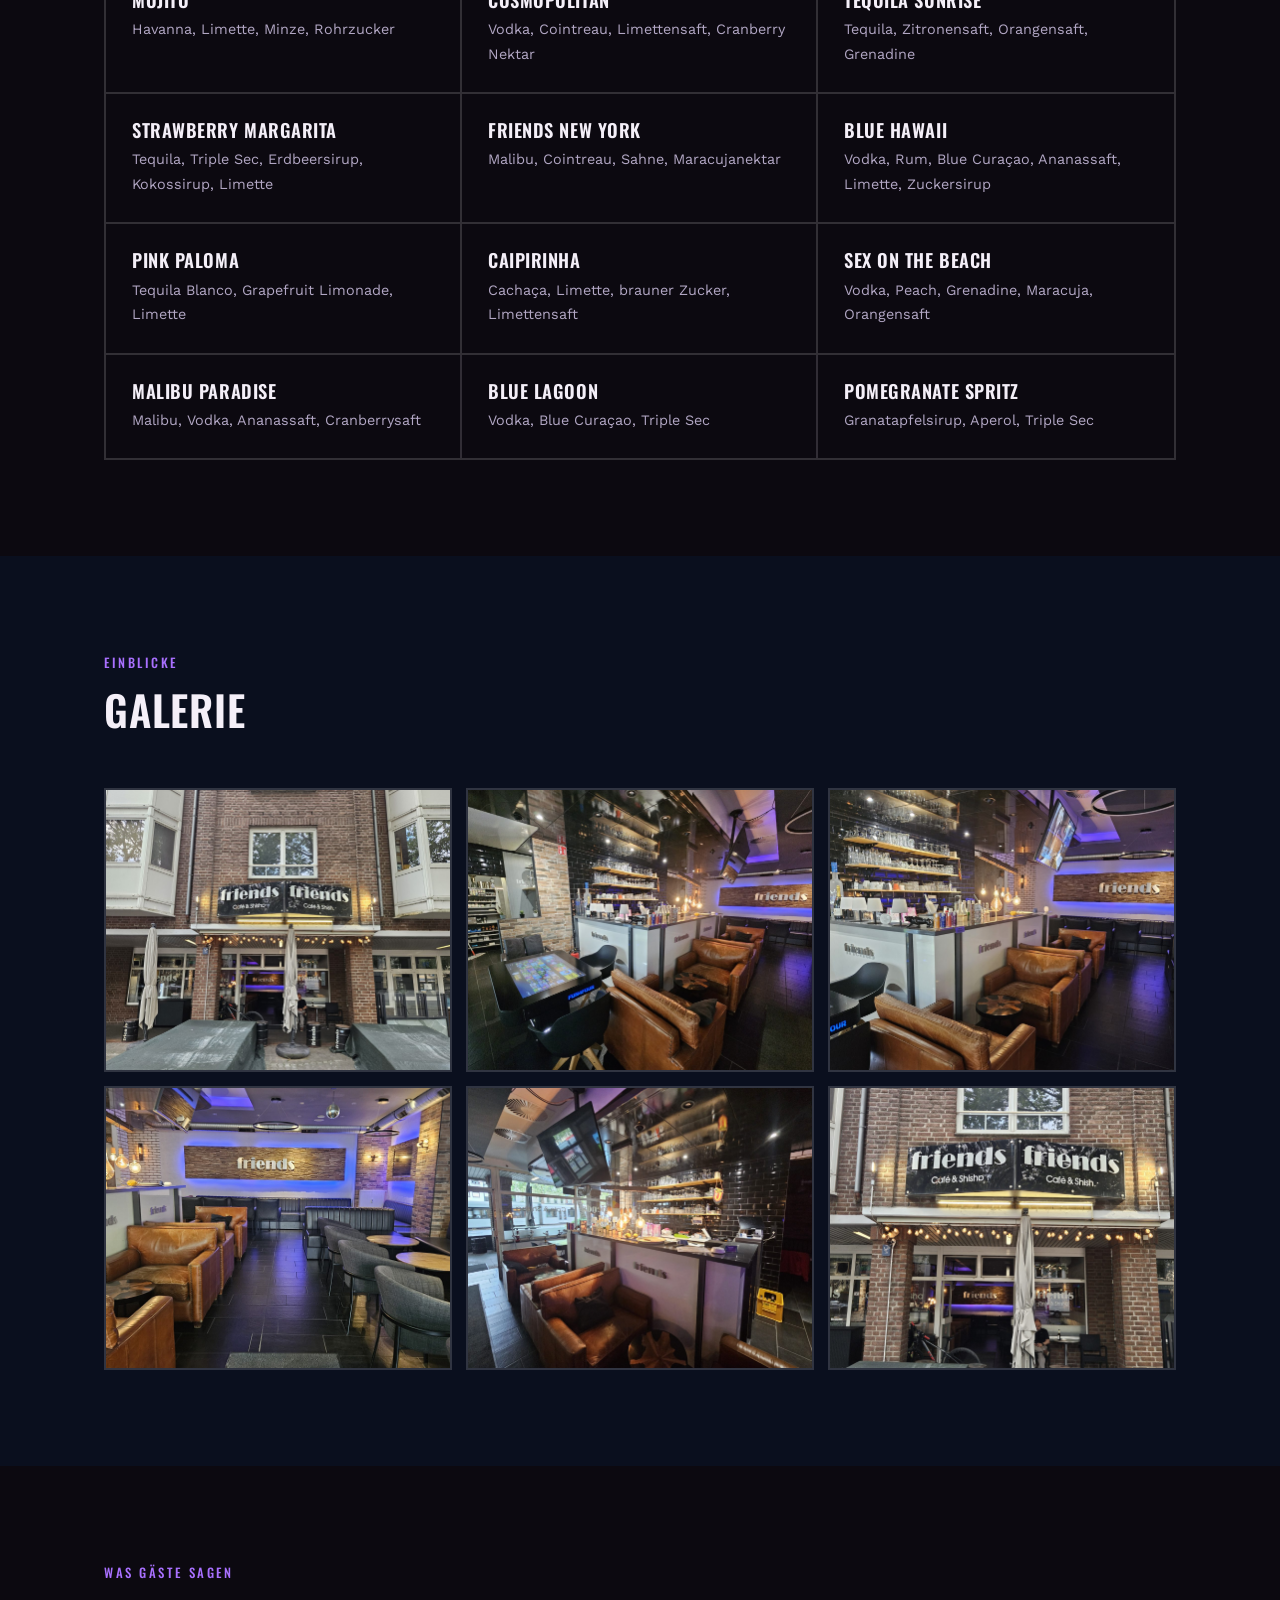
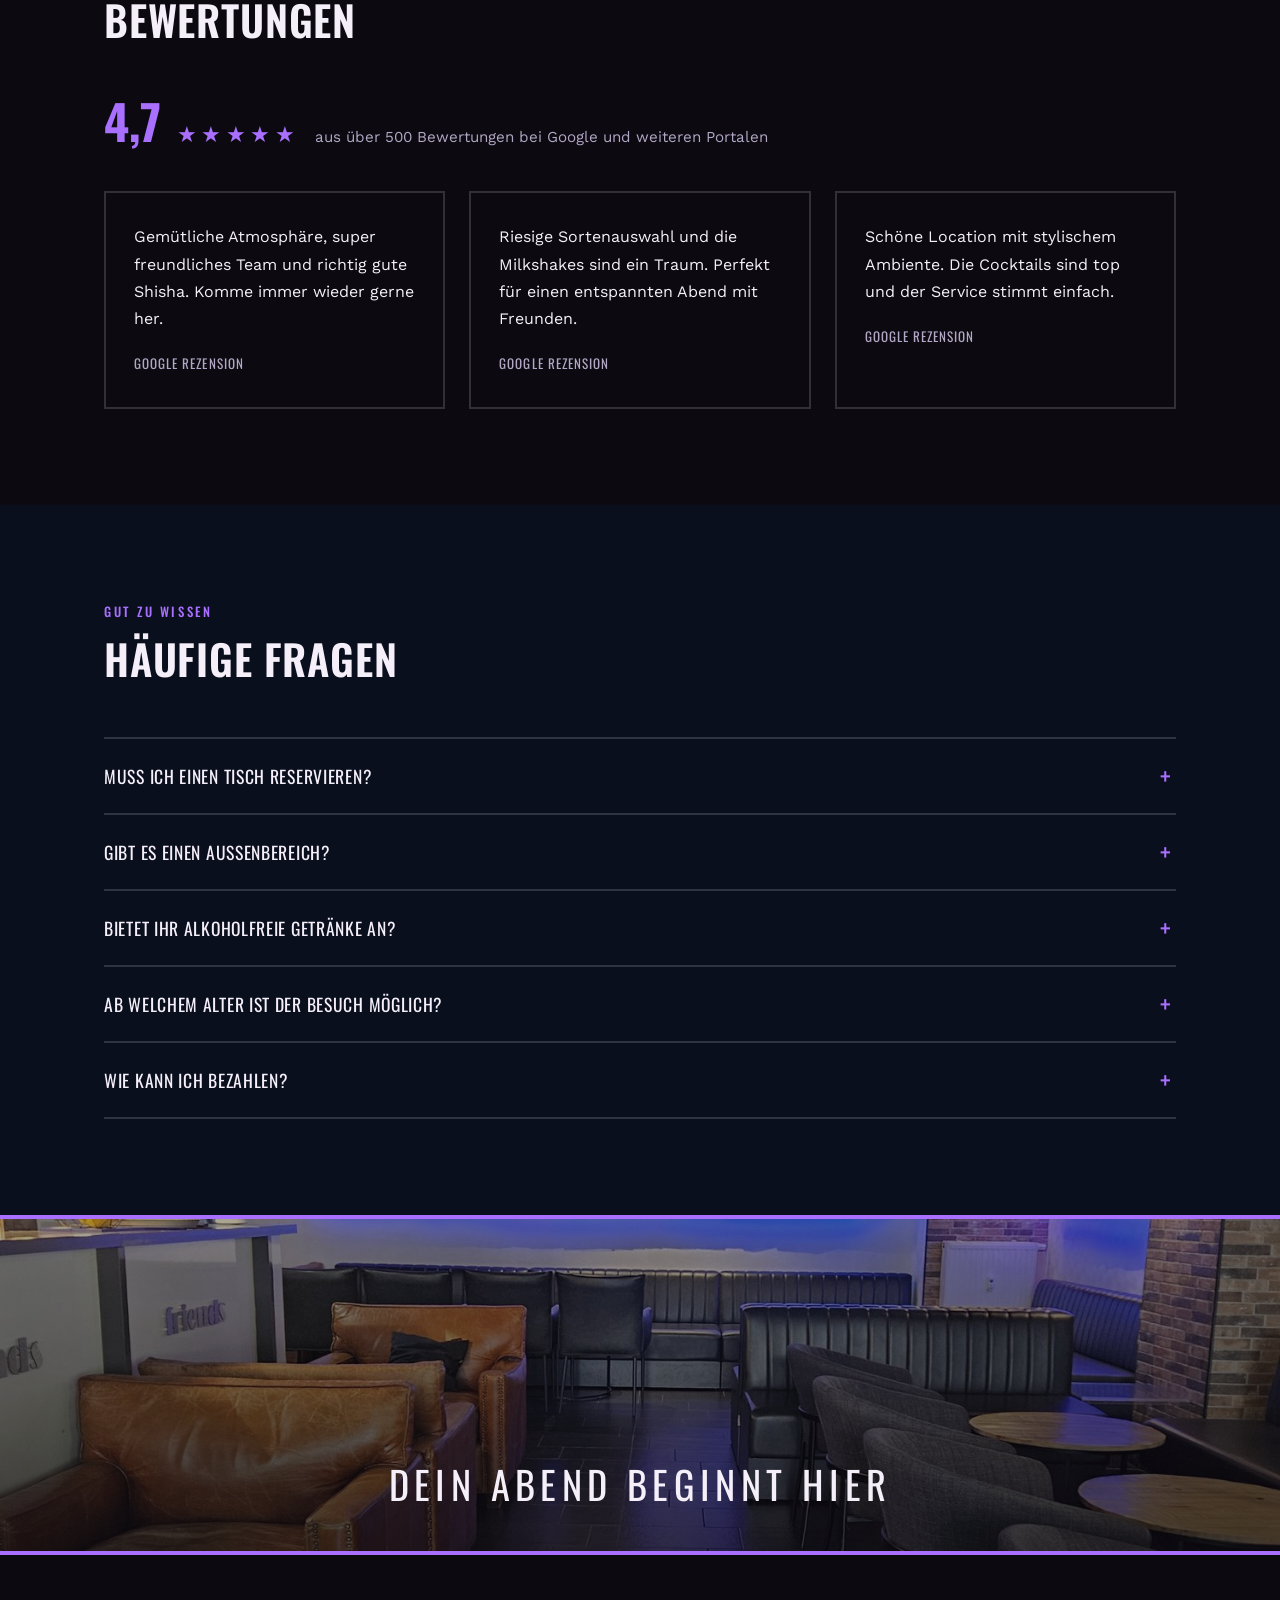
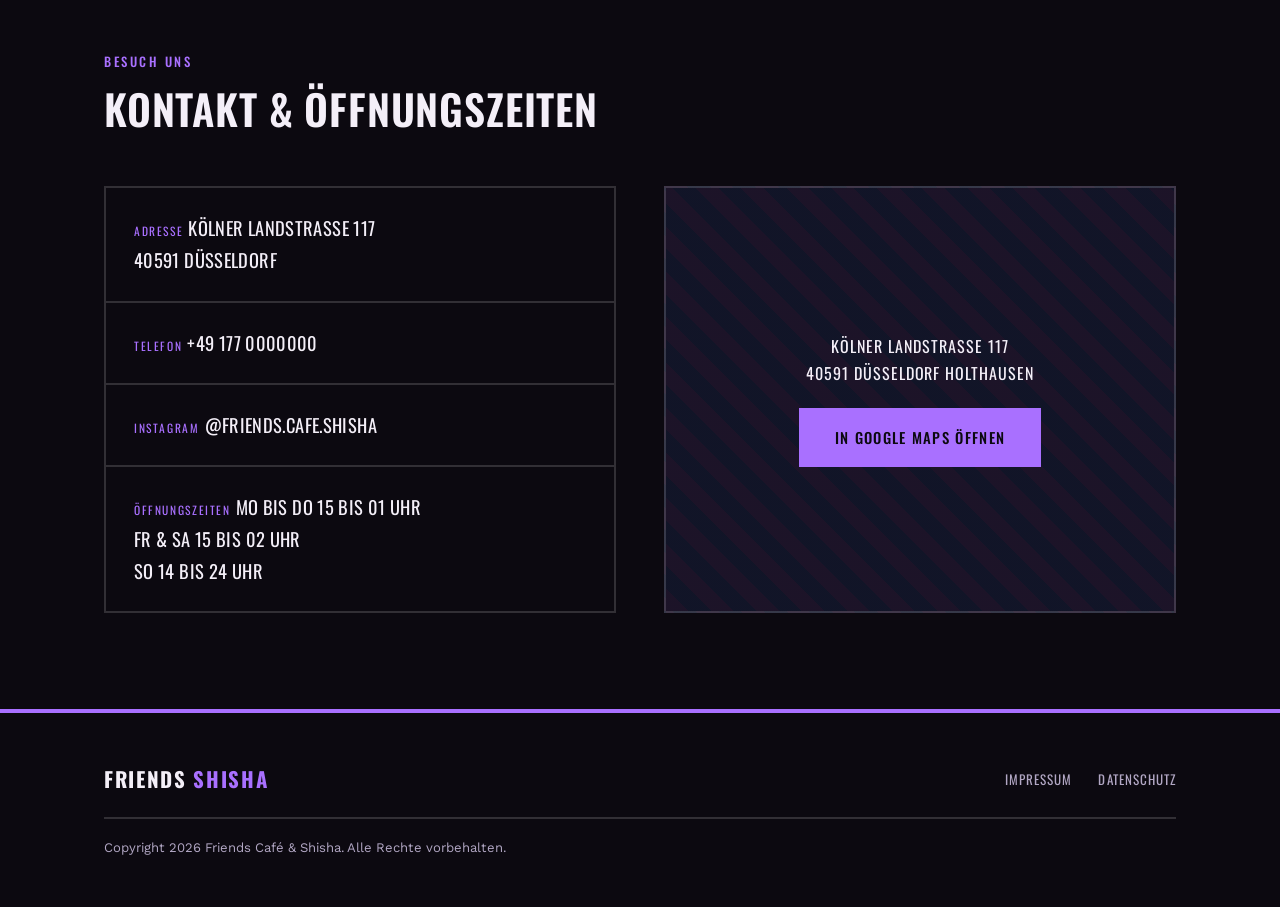
==== commit 0ab8eddb: "Geschmackskarten ohne Fotos, farblich nach Kategorie - 18 Sorten als typografische Karten mit farbig" ====
--- a/index.html
+++ b/index.html
@@ -252,7 +252,7 @@
         <div class="finder-step finder-result" data-step="3" hidden>
           <p class="finder-q">Unsere Empfehlung</p>
           <div class="finder-card">
-            <div class="finder-img"><img id="finderImg" src="" alt="Empfohlene Shisha Sorte"></div>
+            <div class="finder-swatch" id="finderSwatch"></div>
             <div class="finder-info">
               <h3 id="finderName"></h3>
               <p id="finderDesc"></p>
@@ -285,145 +285,127 @@
       </div>
       <div class="flavor-grid reveal" id="flavorGrid">
         <article class="flavor-card" data-cats="fruchtig minzig">
-          <div class="flavor-img"><img src="img/shisha/ice-grape.jpg" alt="Shisha Sorte Ice Grape, Traube Minze" loading="lazy"></div>
-          <div class="flavor-body">
-            <h3>Ice Grape</h3>
+          <div class="flavor-head cat-fruchtig-bg"><h3>Ice Grape</h3></div>
+          <div class="flavor-body">
             <p>Traube Minze</p>
             <div class="chip-row"><span class="cat-chip cat-fruchtig">Fruchtig</span><span class="cat-chip cat-minzig">Minzig</span></div>
           </div>
         </article>
         <article class="flavor-card" data-cats="cremig">
-          <div class="flavor-img"><img src="img/shisha/green-softdrink.jpg" alt="Shisha Sorte Green Softdrink, Moloko" loading="lazy"></div>
-          <div class="flavor-body">
-            <h3>Green Softdrink</h3>
+          <div class="flavor-head cat-cremig-bg"><h3>Green Softdrink</h3></div>
+          <div class="flavor-body">
             <p>Moloko</p>
             <div class="chip-row"><span class="cat-chip cat-cremig">Cremig</span></div>
           </div>
         </article>
         <article class="flavor-card" data-cats="cremig">
-          <div class="flavor-img"><img src="img/shisha/pistacio-cream.jpg" alt="Shisha Sorte Pistacio Cream, Pistazie Vanilleeis" loading="lazy"></div>
-          <div class="flavor-body">
-            <h3>Pistacio Cream</h3>
+          <div class="flavor-head cat-cremig-bg"><h3>Pistacio Cream</h3></div>
+          <div class="flavor-body">
             <p>Pistazie Vanilleeis</p>
             <div class="chip-row"><span class="cat-chip cat-cremig">Cremig</span></div>
           </div>
         </article>
         <article class="flavor-card" data-cats="fruchtig">
-          <div class="flavor-img"><img src="img/shisha/watermelon.jpg" alt="Shisha Sorte Watermelon, Wassermelone Eis" loading="lazy"></div>
-          <div class="flavor-body">
-            <h3>Watermelon</h3>
+          <div class="flavor-head cat-fruchtig-bg"><h3>Watermelon</h3></div>
+          <div class="flavor-body">
             <p>Wassermelone Eis</p>
             <div class="chip-row"><span class="cat-chip cat-fruchtig">Fruchtig</span></div>
           </div>
         </article>
         <article class="flavor-card" data-cats="klassisch">
-          <div class="flavor-img"><img src="img/shisha/apple25.jpg" alt="Shisha Sorte Apple25, Doppel Apfel" loading="lazy"></div>
-          <div class="flavor-body">
-            <h3>Apple25</h3>
+          <div class="flavor-head cat-klassisch-bg"><h3>Apple25</h3></div>
+          <div class="flavor-body">
             <p>Doppel Apfel</p>
             <div class="chip-row"><span class="cat-chip cat-klassisch">Klassisch</span></div>
           </div>
         </article>
         <article class="flavor-card" data-cats="fruchtig">
-          <div class="flavor-img"><img src="img/shisha/hawaii.jpg" alt="Shisha Sorte Hawaii, Ananas Mango Maracuja" loading="lazy"></div>
-          <div class="flavor-body">
-            <h3>Hawaii</h3>
+          <div class="flavor-head cat-fruchtig-bg"><h3>Hawaii</h3></div>
+          <div class="flavor-body">
             <p>Ananas Mango Maracuja</p>
             <div class="chip-row"><span class="cat-chip cat-fruchtig">Fruchtig</span></div>
           </div>
         </article>
         <article class="flavor-card" data-cats="fruchtig minzig">
-          <div class="flavor-img"><img src="img/shisha/lemon-mint.jpg" alt="Shisha Sorte Lemon Mint, Zitrone Minze" loading="lazy"></div>
-          <div class="flavor-body">
-            <h3>Lemon Mint</h3>
+          <div class="flavor-head cat-fruchtig-bg"><h3>Lemon Mint</h3></div>
+          <div class="flavor-body">
             <p>Zitrone Minze</p>
             <div class="chip-row"><span class="cat-chip cat-fruchtig">Fruchtig</span><span class="cat-chip cat-minzig">Minzig</span></div>
           </div>
         </article>
         <article class="flavor-card" data-cats="fruchtig minzig">
-          <div class="flavor-img"><img src="img/shisha/lime-king.jpg" alt="Shisha Sorte Lime King, Zitrone Limette Minze" loading="lazy"></div>
-          <div class="flavor-body">
-            <h3>Lime King</h3>
+          <div class="flavor-head cat-fruchtig-bg"><h3>Lime King</h3></div>
+          <div class="flavor-body">
             <p>Zitrone Limette Minze</p>
             <div class="chip-row"><span class="cat-chip cat-fruchtig">Fruchtig</span><span class="cat-chip cat-minzig">Minzig</span></div>
           </div>
         </article>
         <article class="flavor-card" data-cats="fruchtig">
-          <div class="flavor-img"><img src="img/shisha/route-66.jpg" alt="Shisha Sorte Route 66, Honigmelone Maracuja" loading="lazy"></div>
-          <div class="flavor-body">
-            <h3>Route 66</h3>
+          <div class="flavor-head cat-fruchtig-bg"><h3>Route 66</h3></div>
+          <div class="flavor-body">
             <p>Honigmelone Maracuja</p>
             <div class="chip-row"><span class="cat-chip cat-fruchtig">Fruchtig</span></div>
           </div>
         </article>
         <article class="flavor-card" data-cats="klassisch">
-          <div class="flavor-img"><img src="img/shisha/cinnamon-gum.jpg" alt="Shisha Sorte Cinnamon Gum, Kaugummi Zimt" loading="lazy"></div>
-          <div class="flavor-body">
-            <h3>Cinnamon Gum</h3>
+          <div class="flavor-head cat-klassisch-bg"><h3>Cinnamon Gum</h3></div>
+          <div class="flavor-body">
             <p>Kaugummi Zimt</p>
             <div class="chip-row"><span class="cat-chip cat-klassisch">Klassisch</span></div>
           </div>
         </article>
         <article class="flavor-card" data-cats="cremig">
-          <div class="flavor-img"><img src="img/shisha/ice-bear.jpg" alt="Shisha Sorte Ice Bear, Ice Bon Bon" loading="lazy"></div>
-          <div class="flavor-body">
-            <h3>Ice Bear</h3>
+          <div class="flavor-head cat-cremig-bg"><h3>Ice Bear</h3></div>
+          <div class="flavor-body">
             <p>Ice Bon Bon</p>
             <div class="chip-row"><span class="cat-chip cat-cremig">Cremig</span></div>
           </div>
         </article>
         <article class="flavor-card" data-cats="fruchtig minzig">
-          <div class="flavor-img"><img src="img/shisha/blueberry-mint.jpg" alt="Shisha Sorte Blueberry Mint, Blaubeere Minze" loading="lazy"></div>
-          <div class="flavor-body">
-            <h3>Blueberry Mint</h3>
+          <div class="flavor-head cat-fruchtig-bg"><h3>Blueberry Mint</h3></div>
+          <div class="flavor-body">
             <p>Blaubeere Minze</p>
             <div class="chip-row"><span class="cat-chip cat-fruchtig">Fruchtig</span><span class="cat-chip cat-minzig">Minzig</span></div>
           </div>
         </article>
         <article class="flavor-card" data-cats="fruchtig">
-          <div class="flavor-img"><img src="img/shisha/african-queen.jpg" alt="Shisha Sorte African Queen, Fruchtmix" loading="lazy"></div>
-          <div class="flavor-body">
-            <h3>African Queen</h3>
+          <div class="flavor-head cat-fruchtig-bg"><h3>African Queen</h3></div>
+          <div class="flavor-body">
             <p>Fruchtmix</p>
             <div class="chip-row"><span class="cat-chip cat-fruchtig">Fruchtig</span></div>
           </div>
         </article>
         <article class="flavor-card" data-cats="fruchtig">
-          <div class="flavor-img"><img src="img/shisha/cindy-melone.jpg" alt="Shisha Sorte Cindy Melone, Tropische Früchte" loading="lazy"></div>
-          <div class="flavor-body">
-            <h3>Cindy Melone</h3>
+          <div class="flavor-head cat-fruchtig-bg"><h3>Cindy Melone</h3></div>
+          <div class="flavor-body">
             <p>Tropische Früchte</p>
             <div class="chip-row"><span class="cat-chip cat-fruchtig">Fruchtig</span></div>
           </div>
         </article>
         <article class="flavor-card" data-cats="fruchtig">
-          <div class="flavor-img"><img src="img/shisha/golden-peach.jpg" alt="Shisha Sorte Golden Peach, Pfirsich Ice" loading="lazy"></div>
-          <div class="flavor-body">
-            <h3>Golden Peach</h3>
+          <div class="flavor-head cat-fruchtig-bg"><h3>Golden Peach</h3></div>
+          <div class="flavor-body">
             <p>Pfirsich Ice</p>
             <div class="chip-row"><span class="cat-chip cat-fruchtig">Fruchtig</span></div>
           </div>
         </article>
         <article class="flavor-card" data-cats="klassisch">
-          <div class="flavor-img"><img src="img/shisha/faloom-gum.jpg" alt="Shisha Sorte Faloom Gum, Türkischer Kaugummi" loading="lazy"></div>
-          <div class="flavor-body">
-            <h3>Faloom Gum</h3>
+          <div class="flavor-head cat-klassisch-bg"><h3>Faloom Gum</h3></div>
+          <div class="flavor-body">
             <p>Türkischer Kaugummi</p>
             <div class="chip-row"><span class="cat-chip cat-klassisch">Klassisch</span></div>
           </div>
         </article>
         <article class="flavor-card" data-cats="minzig">
-          <div class="flavor-img"><img src="img/shisha/nana.jpg" alt="Shisha Sorte Nana, Minze" loading="lazy"></div>
-          <div class="flavor-body">
-            <h3>Nana</h3>
+          <div class="flavor-head cat-minzig-bg"><h3>Nana</h3></div>
+          <div class="flavor-body">
             <p>Minze</p>
             <div class="chip-row"><span class="cat-chip cat-minzig">Minzig</span></div>
           </div>
         </article>
         <article class="flavor-card" data-cats="fruchtig">
-          <div class="flavor-img"><img src="img/shisha/cold-cactus.jpg" alt="Shisha Sorte Cold Cactus, Kaktusfeige Eis" loading="lazy"></div>
-          <div class="flavor-body">
-            <h3>Cold Cactus</h3>
+          <div class="flavor-head cat-fruchtig-bg"><h3>Cold Cactus</h3></div>
+          <div class="flavor-body">
             <p>Kaktusfeige Eis</p>
             <div class="chip-row"><span class="cat-chip cat-fruchtig">Fruchtig</span></div>
           </div>
--- a/css/style.css
+++ b/css/style.css
@@ -413,11 +413,14 @@
 .flavor-card { border: 2px solid var(--line); background: var(--ink); transition: border-color 0.2s ease, transform 0.2s ease; }
 .flavor-card:hover { border-color: var(--accent); transform: translateY(-4px); }
 .flavor-card.hidden { display: none; }
-.flavor-img { aspect-ratio: 1 / 1; overflow: hidden; border-bottom: 2px solid var(--line); }
-.flavor-img img { width: 100%; height: 100%; object-fit: cover; }
+.flavor-head { padding: 26px 22px; border-bottom: 2px solid var(--line); }
+.flavor-head h3 { font-size: 1.5rem; color: #ffffff; letter-spacing: 0.03em; }
+.cat-fruchtig-bg  { background: linear-gradient(135deg, #7A2F9E, #B05CD1); }
+.cat-minzig-bg    { background: linear-gradient(135deg, #1F6E64, #3FB0A0); }
+.cat-cremig-bg    { background: linear-gradient(135deg, #5B4491, #9B7BD8); }
+.cat-klassisch-bg { background: linear-gradient(135deg, #2E4E86, #5C8AE0); }
 .flavor-body { padding: 20px 22px; }
-.flavor-body h3 { font-size: 1.2rem; margin-bottom: 4px; }
-.flavor-body p { color: var(--text-soft); font-size: 0.92rem; margin-bottom: 14px; }
+.flavor-body p { color: var(--text-soft); font-size: 0.95rem; margin-bottom: 14px; }
 .chip-row { display: flex; flex-wrap: wrap; gap: 8px; }
 .cat-chip { font-family: var(--font-head); text-transform: uppercase; letter-spacing: 0.06em; font-size: 0.68rem; padding: 4px 10px; border: 1px solid; }
 .cat-fruchtig  { color: #C97BE0; border-color: #B05CD1; }
@@ -430,8 +433,7 @@
 .finder-q { font-family: var(--font-head); text-transform: uppercase; letter-spacing: 0.06em; font-size: 1.3rem; text-align: center; margin-bottom: 26px; }
 .finder-options { display: flex; flex-wrap: wrap; gap: 14px; justify-content: center; }
 .finder-card { display: flex; gap: 22px; align-items: center; border: 2px solid var(--line); padding: 18px; margin-bottom: 24px; }
-.finder-img { width: 120px; height: 120px; flex: 0 0 auto; border: 2px solid var(--line); overflow: hidden; }
-.finder-img img { width: 100%; height: 100%; object-fit: cover; }
+.finder-swatch { width: 120px; height: 120px; flex: 0 0 auto; border: 2px solid var(--line); }
 .finder-info h3 { font-size: 1.5rem; margin-bottom: 6px; }
 .finder-info p { color: var(--text-soft); }
 .finder-actions { display: flex; gap: 14px; justify-content: center; flex-wrap: wrap; }
@@ -516,8 +518,8 @@
 @media (max-width: 720px) {
   .image-band { height: 240px; }
   .finder { padding: 26px; }
-  .finder-card { flex-direction: column; text-align: center; }
-  .finder-img { width: 100%; height: 200px; }
+  .finder-card { flex-direction: column; text-align: center; align-items: stretch; }
+  .finder-swatch { width: 100%; height: 90px; }
   .lb-nav { width: 42px; height: 52px; font-size: 1.5rem; }
   .lb-close { width: 42px; height: 42px; }
 }
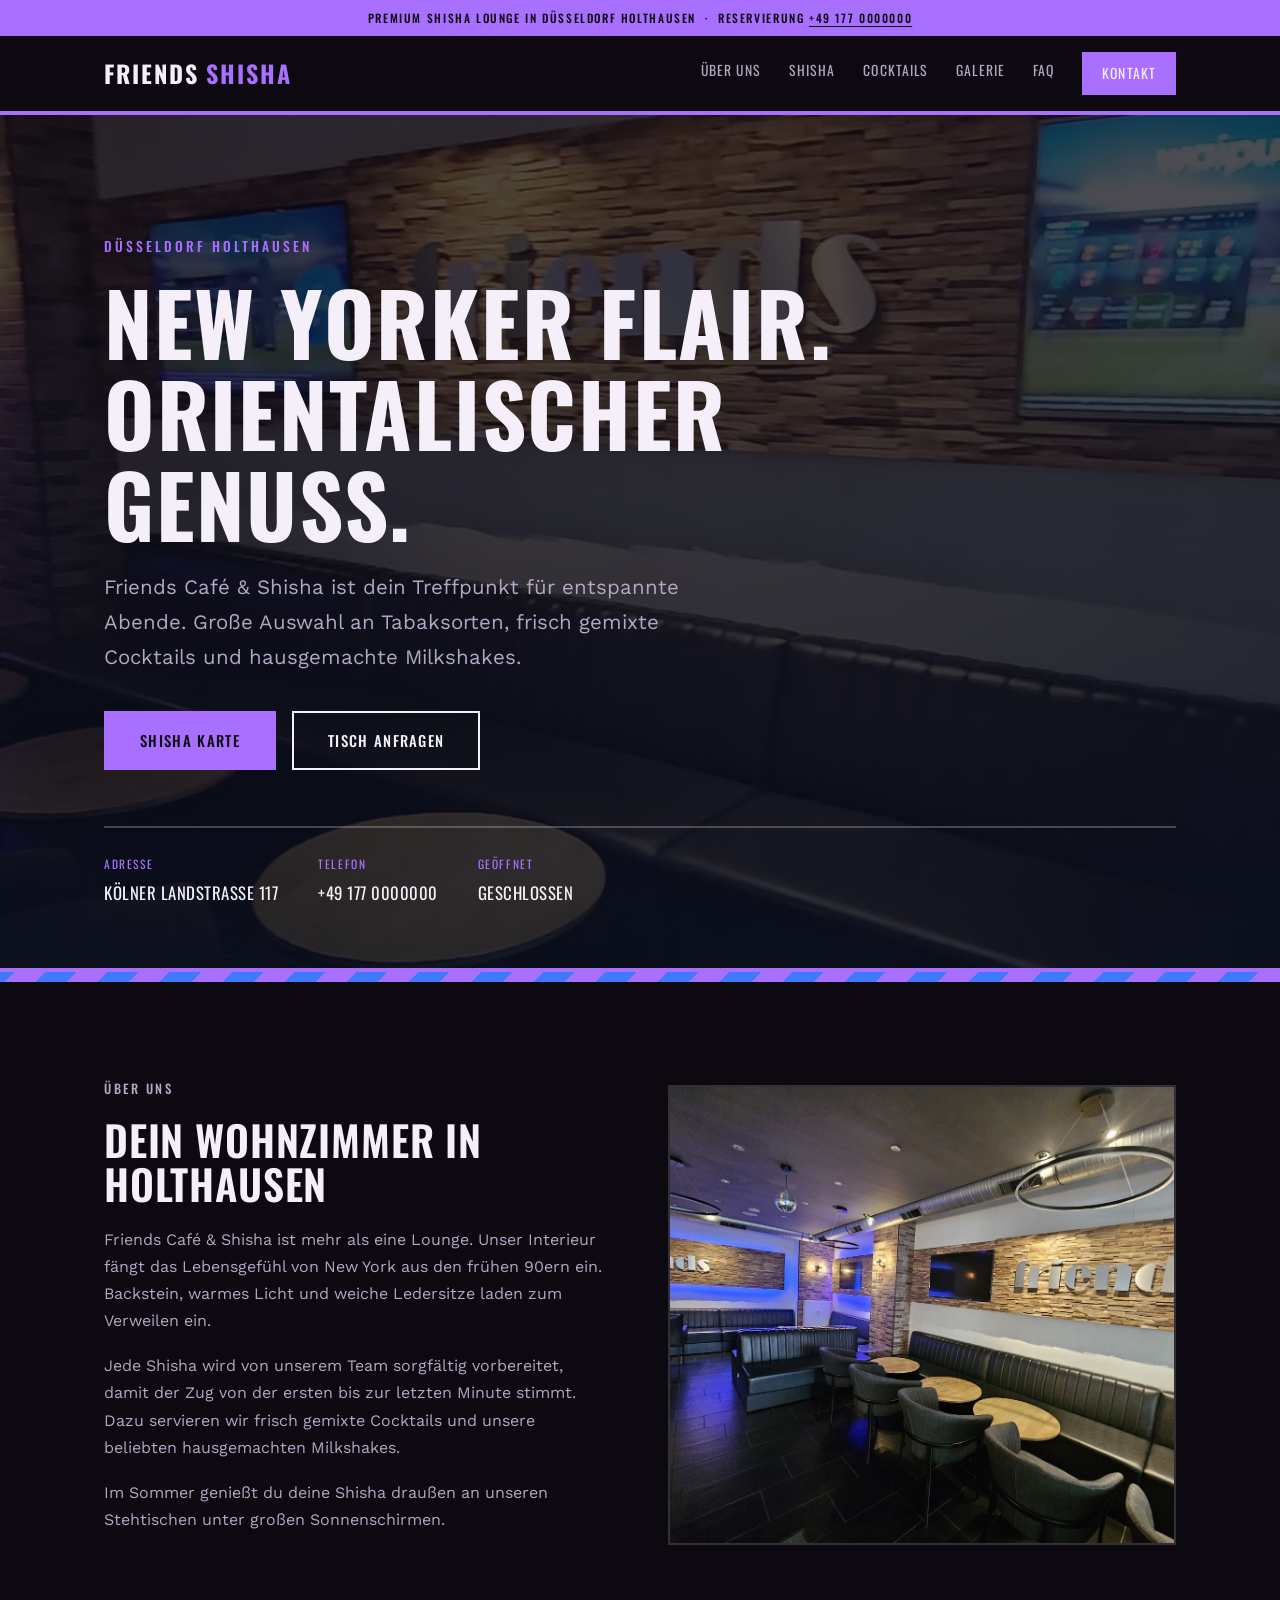
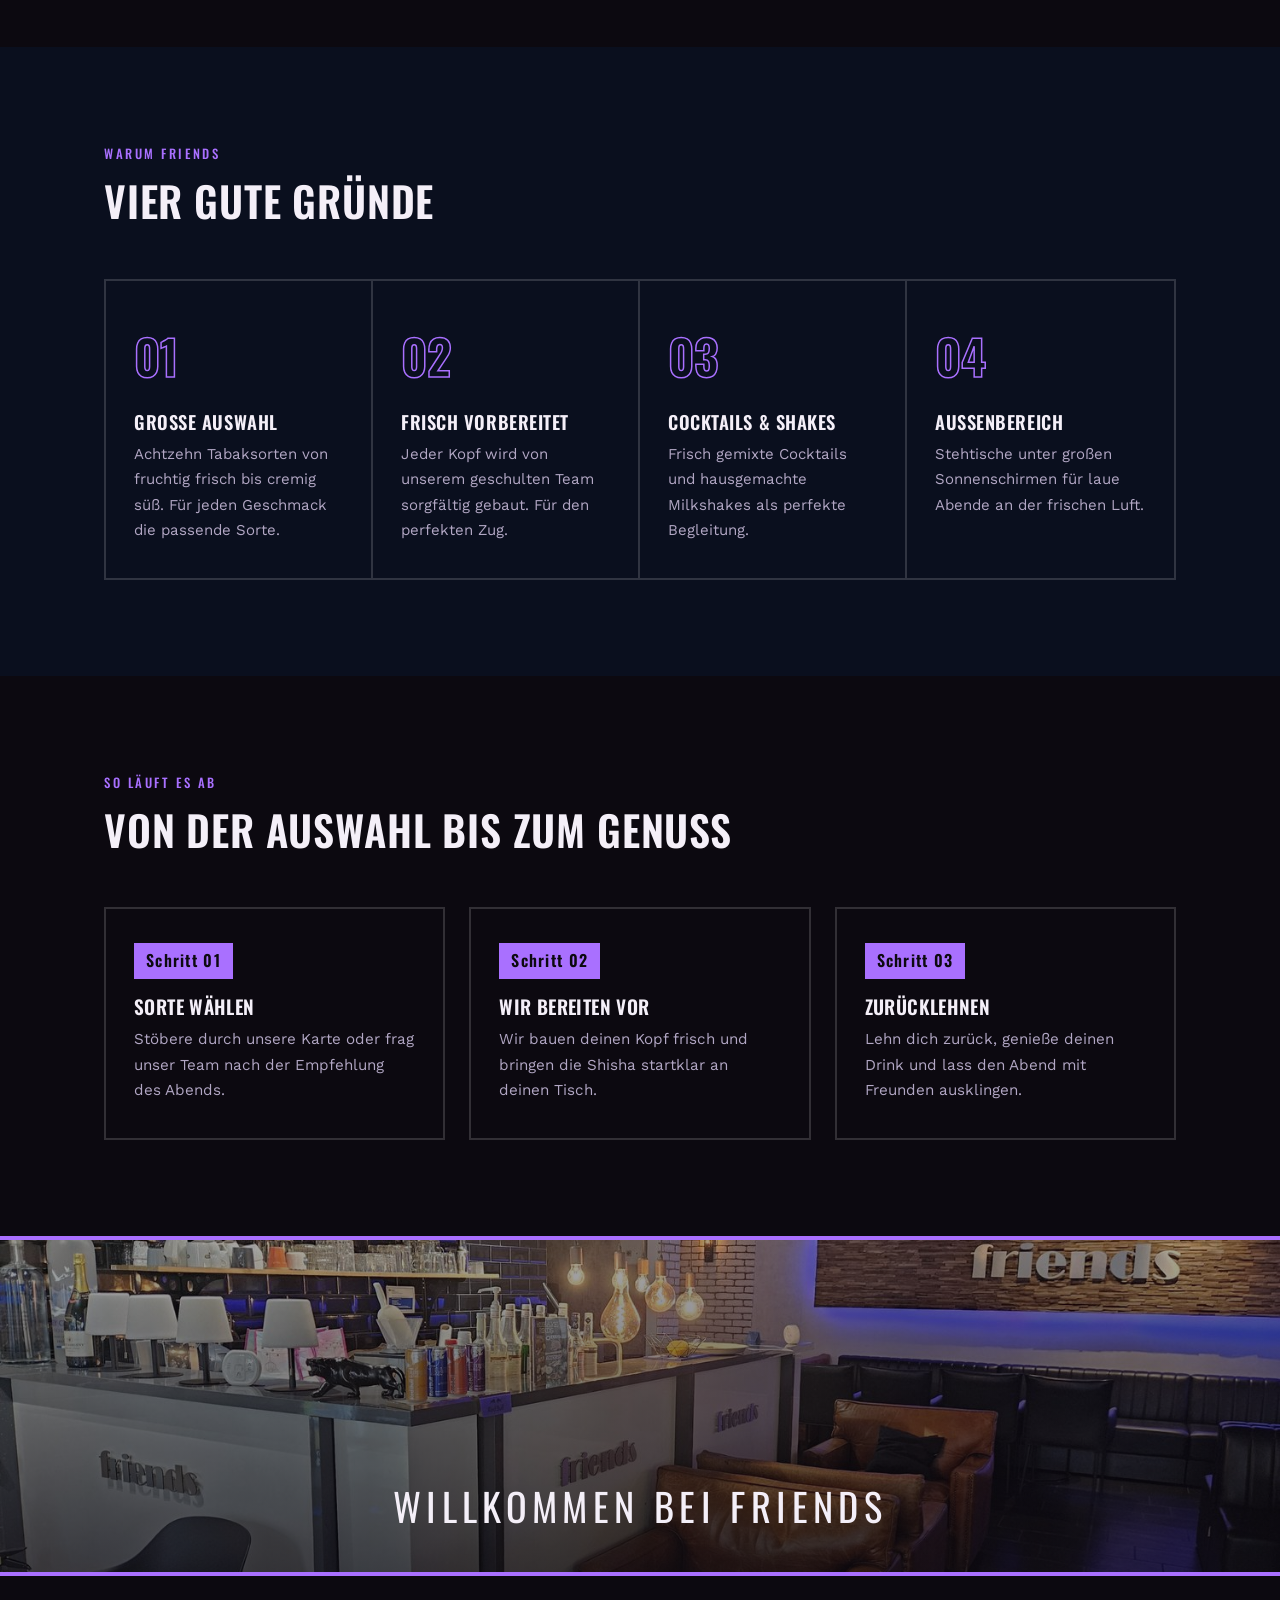
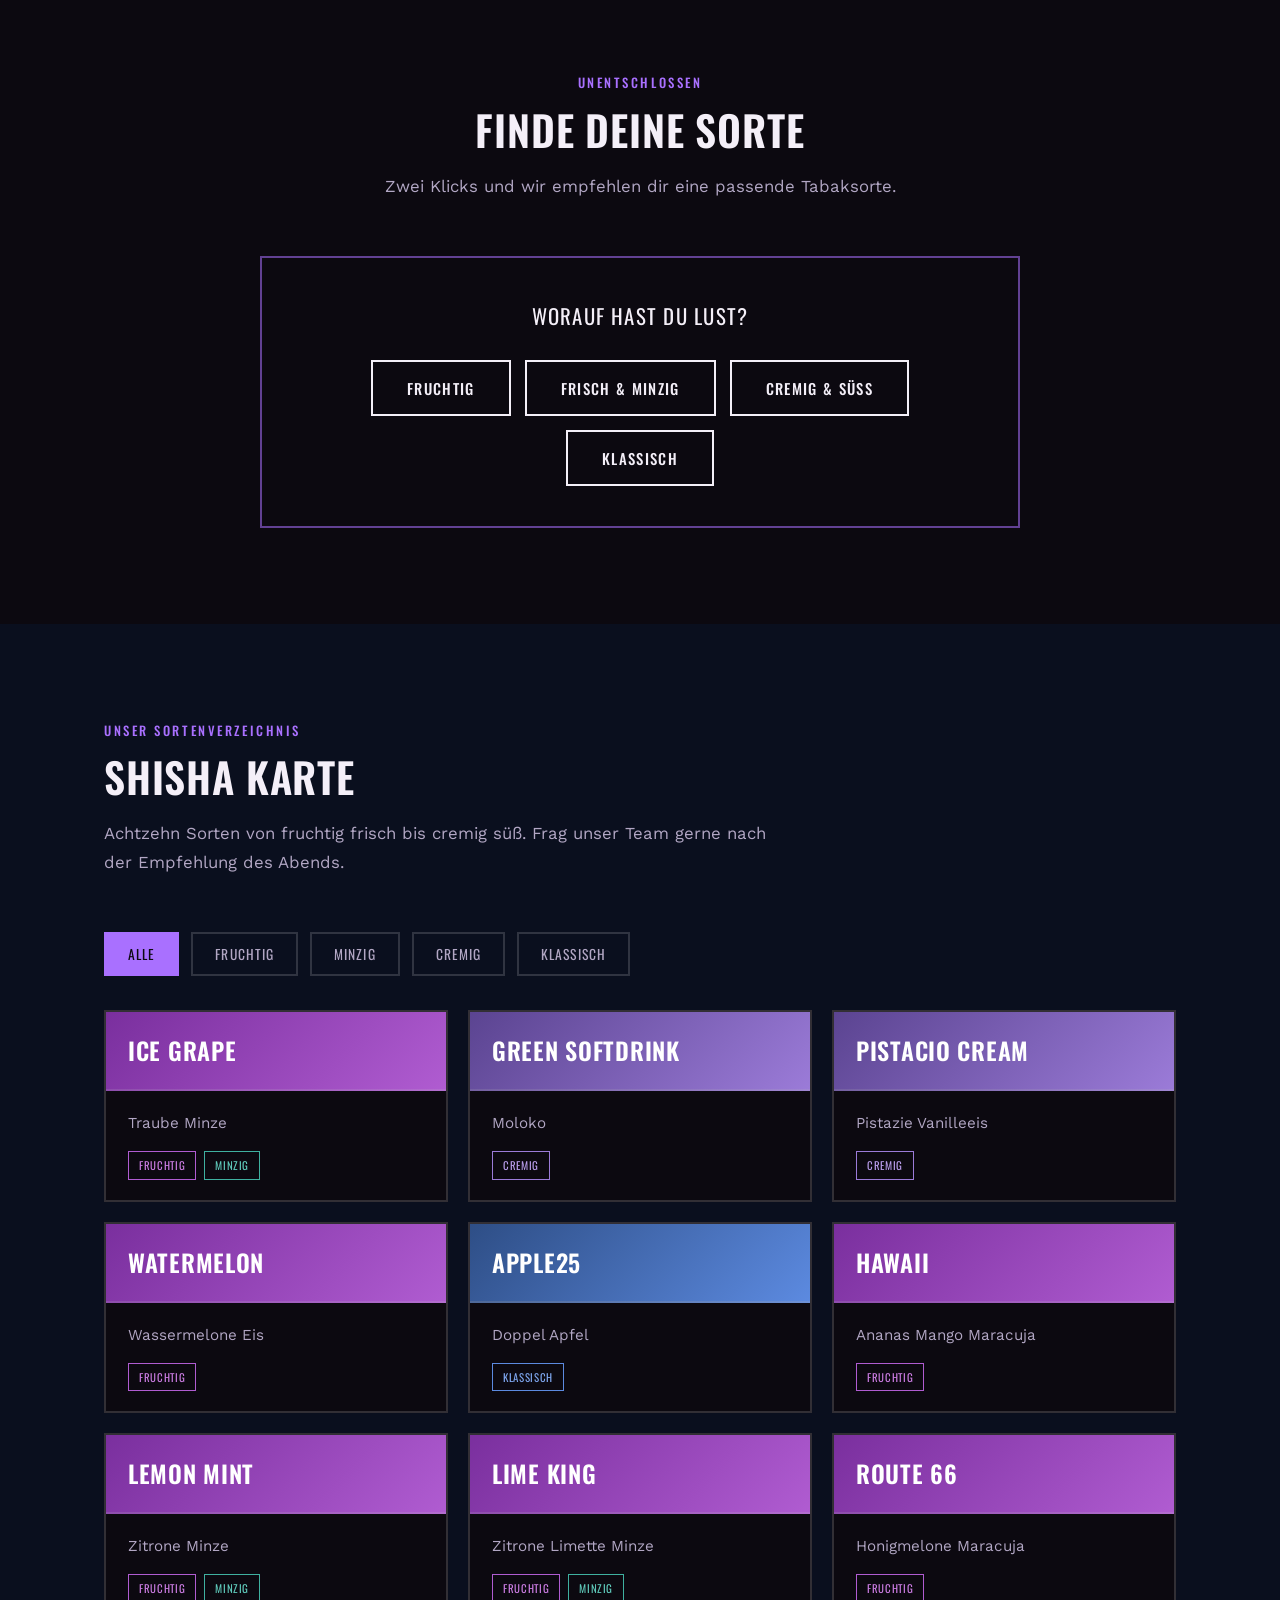
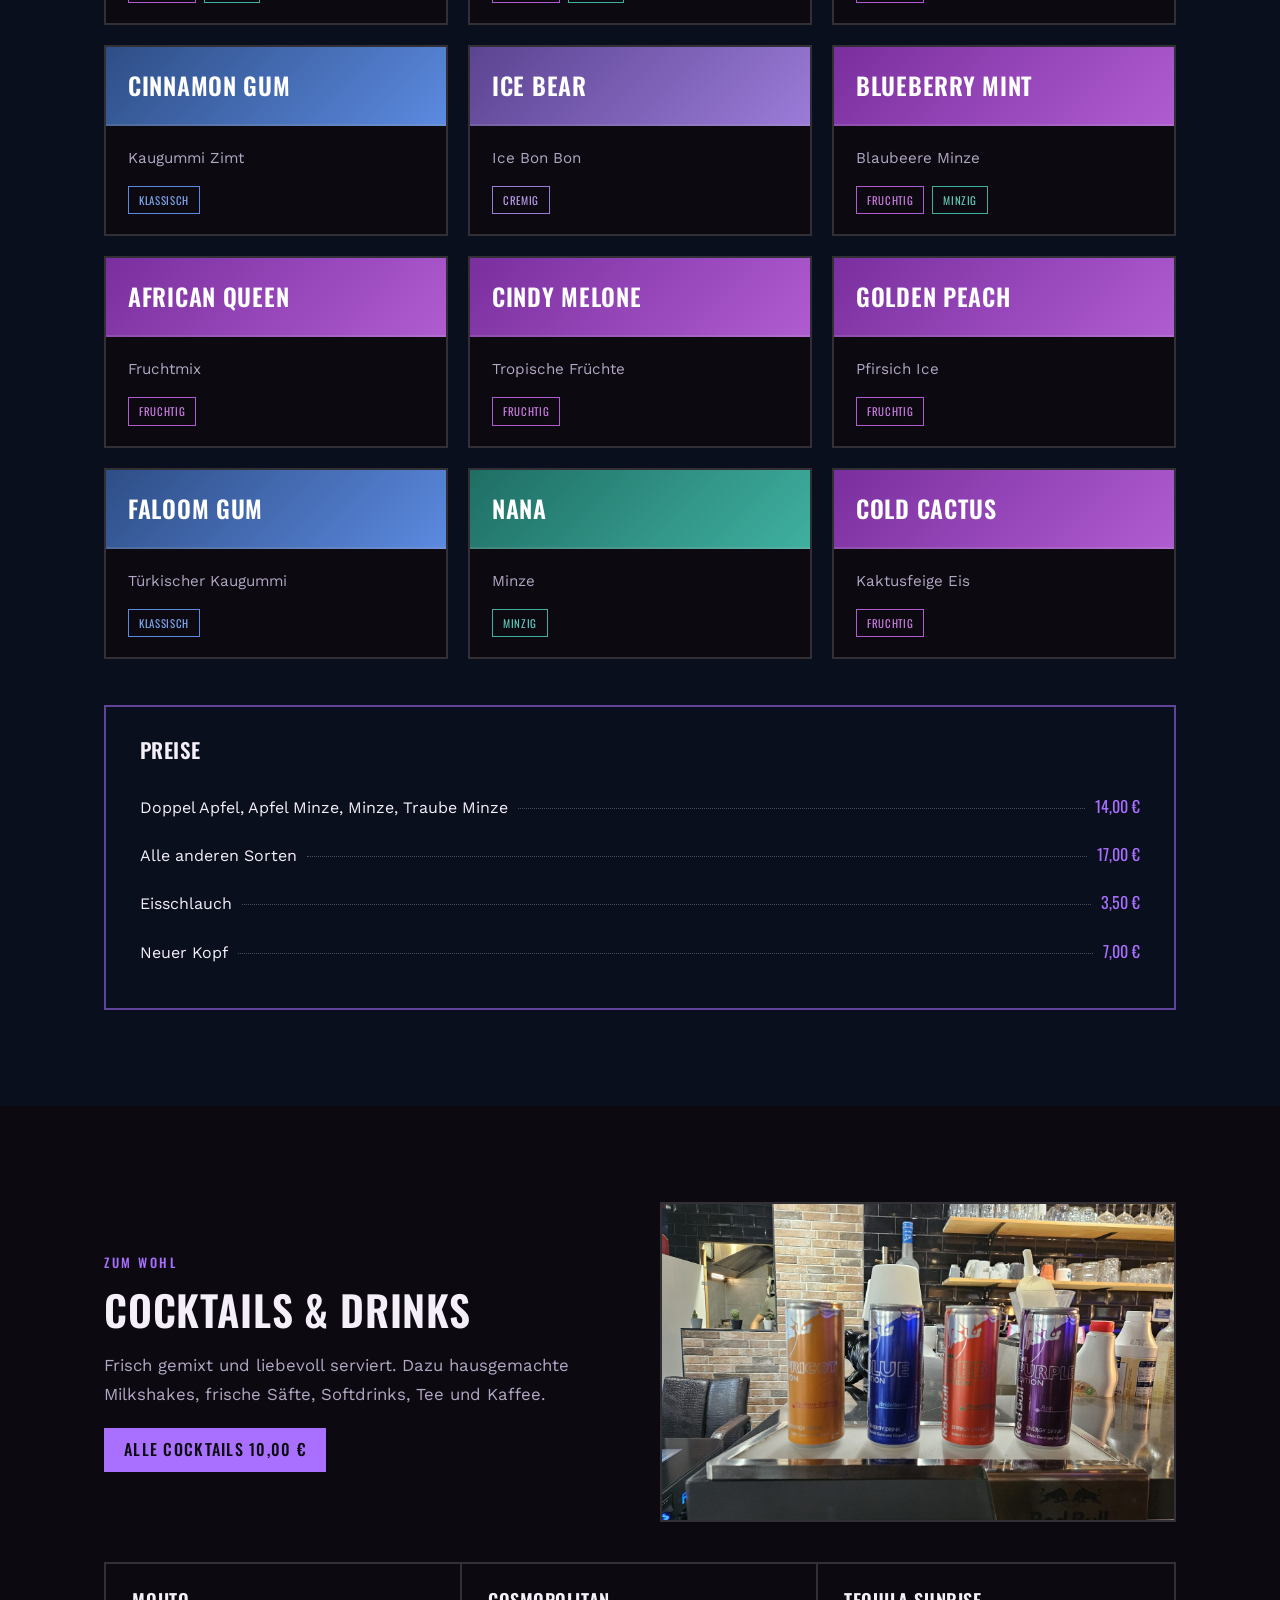
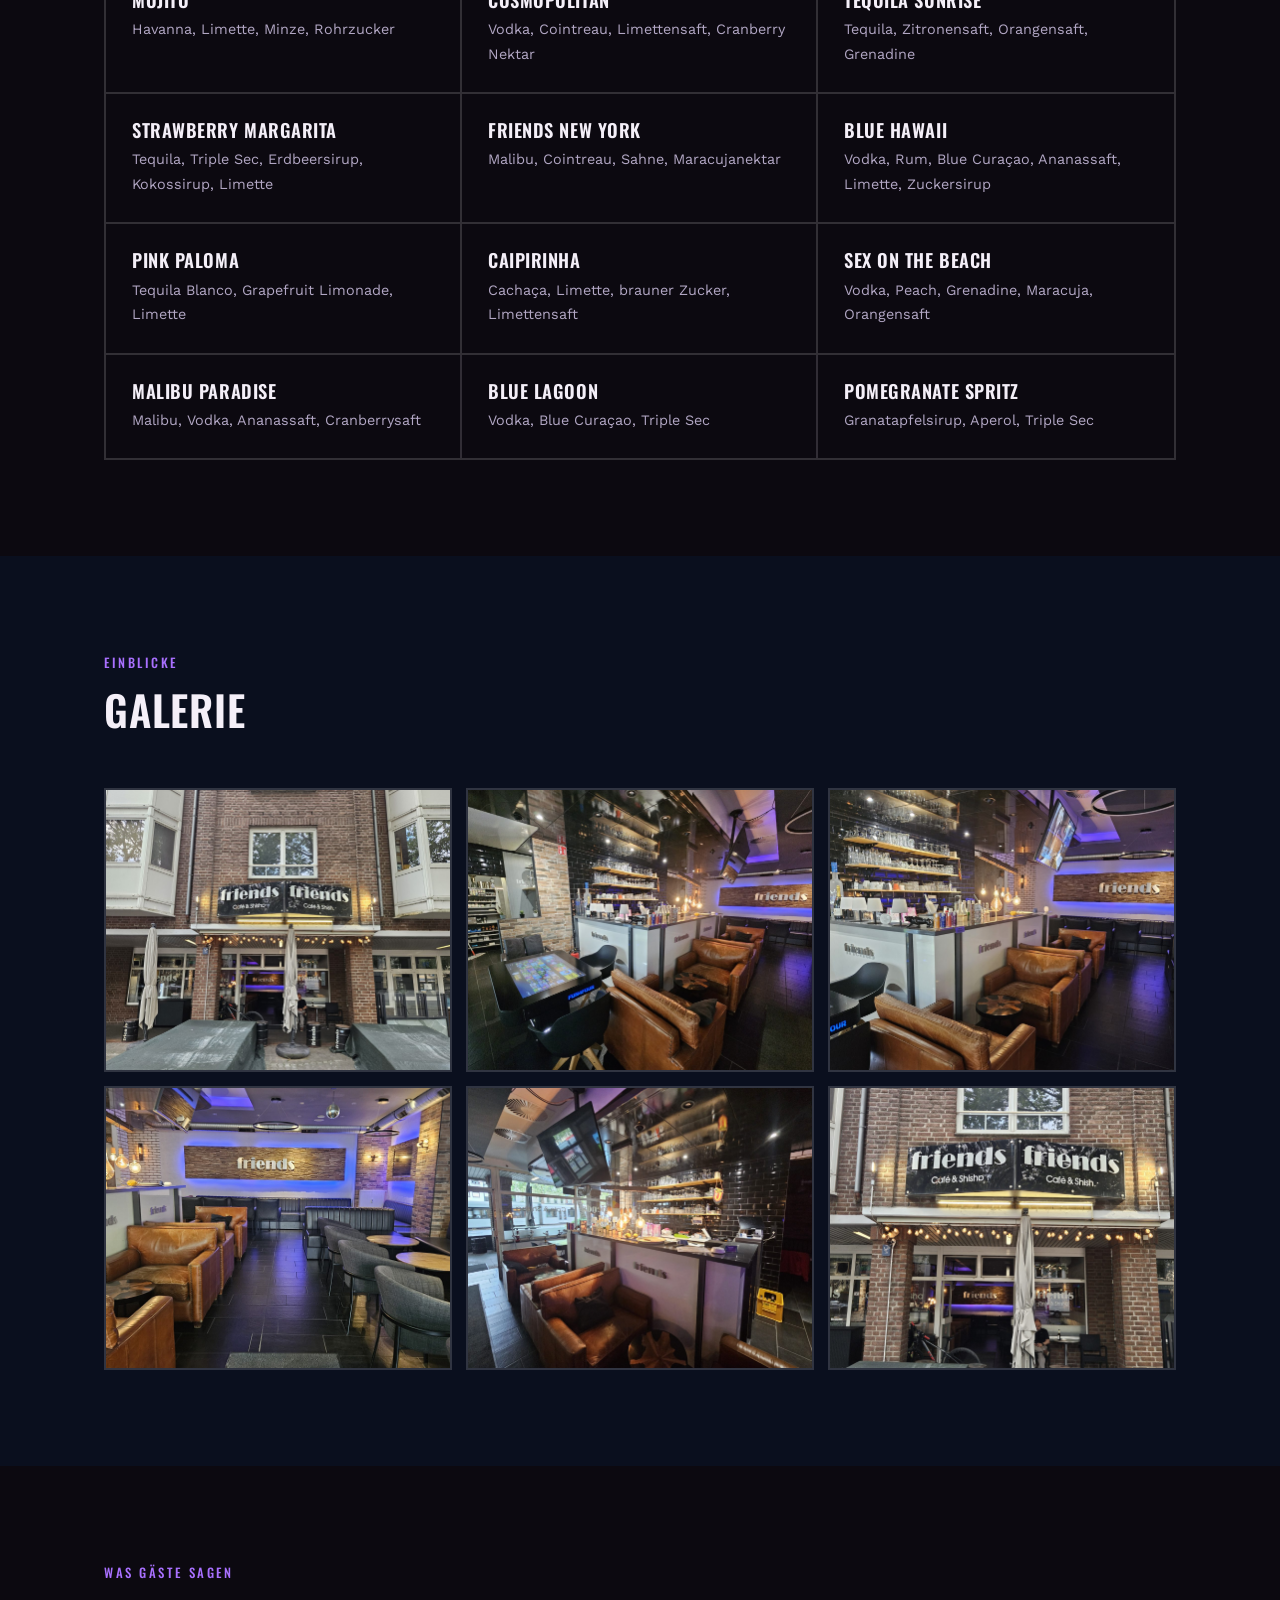
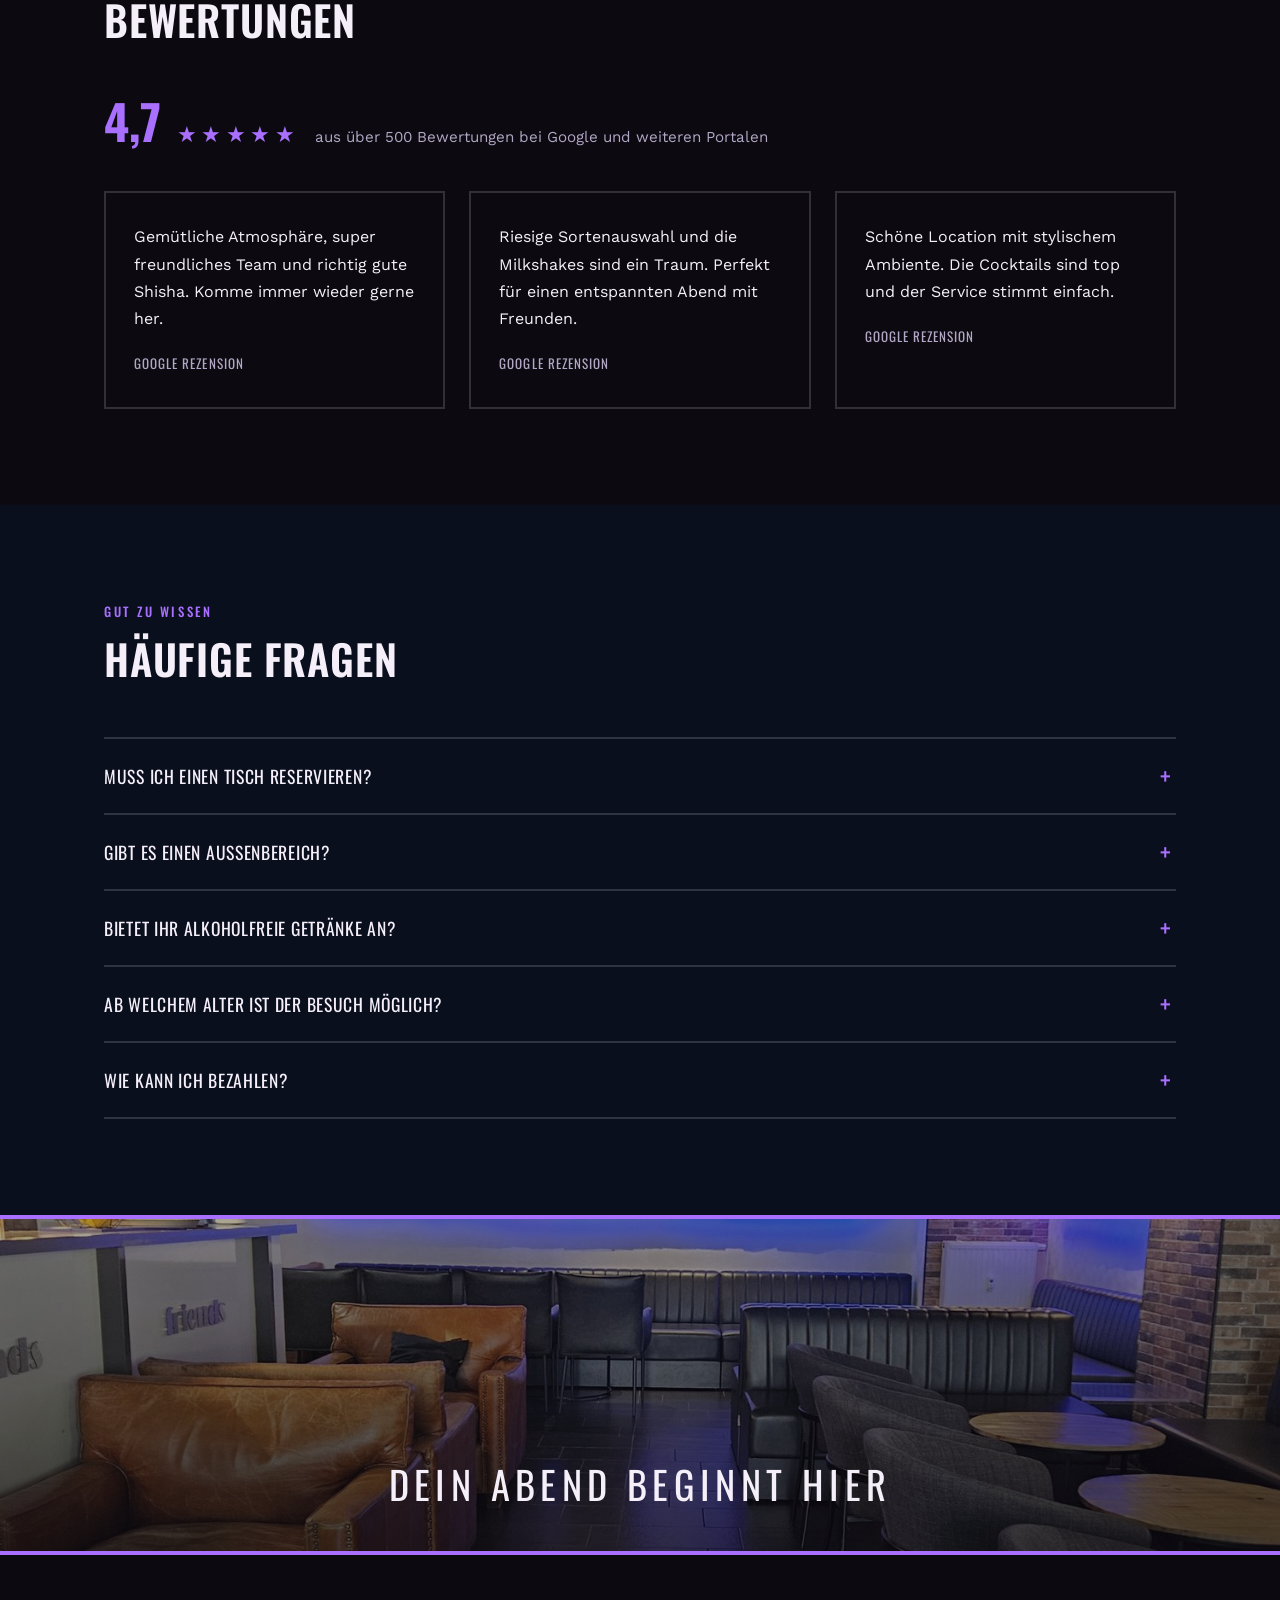
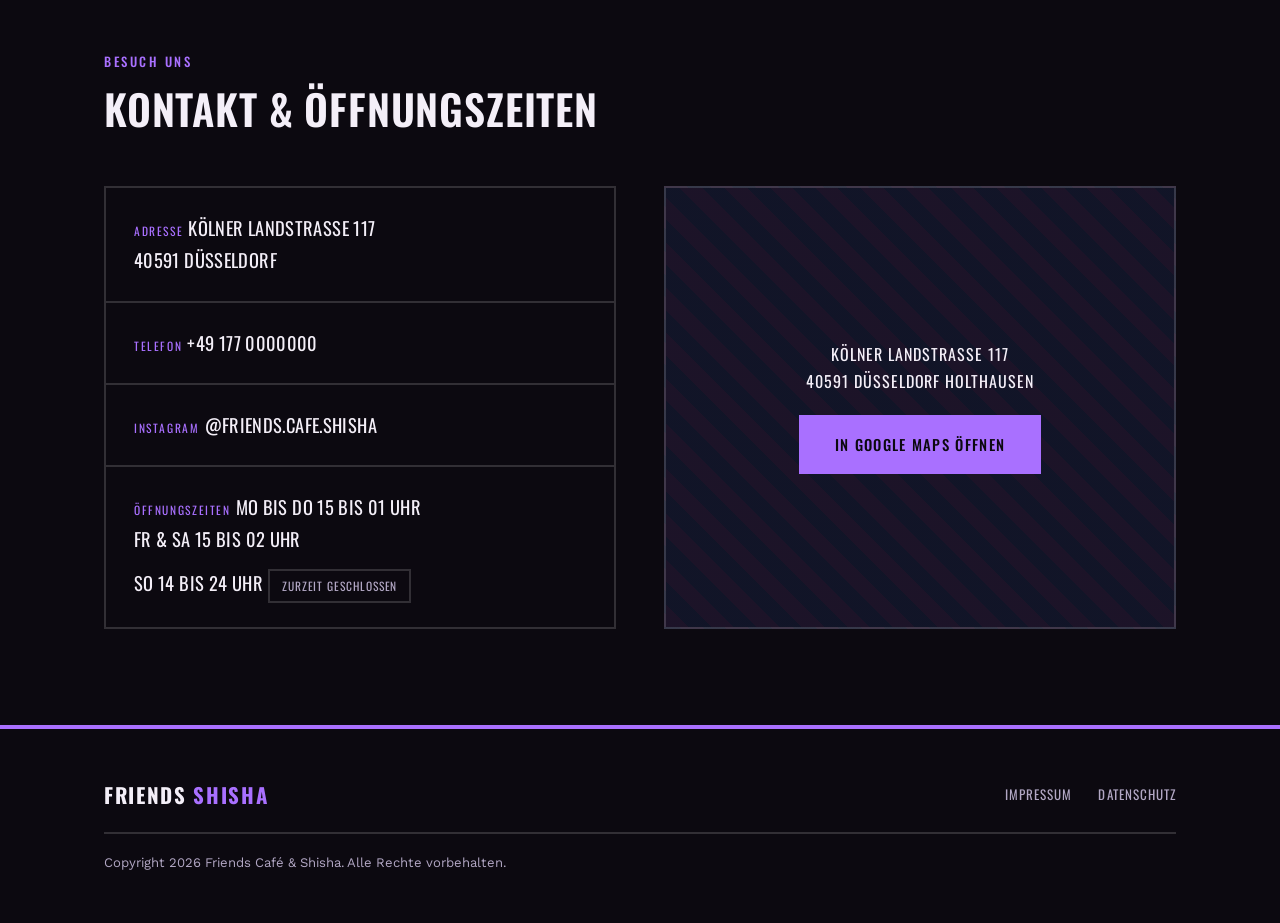
==== commit 70b7e9fd: "Feinschliff: Animationen und Interaktions-Effekte - Quiz mit weichen Schritt-Uebergaengen und kurzer" ====
--- a/index.html
+++ b/index.html
@@ -136,7 +136,7 @@
       <div class="hero-facts">
         <div><span class="hero-fact-label">Adresse</span><span class="hero-fact-value">Kölner Landstraße 117</span></div>
         <div><span class="hero-fact-label">Telefon</span><span class="hero-fact-value">+49 177 0000000</span></div>
-        <div><span class="hero-fact-label">Geöffnet</span><span class="hero-fact-value">Täglich</span></div>
+        <div><span class="hero-fact-label">Geöffnet</span><span class="hero-fact-value" id="heroOpen">Täglich</span></div>
       </div>
     </div>
   </section>
@@ -248,6 +248,10 @@
             <button class="btn btn-ghost" data-mod="eis">Mit Eis-Effekt</button>
             <button class="btn btn-ghost" data-mod="pur">Lieber pur</button>
           </div>
+        </div>
+        <div class="finder-step finder-loading" data-step="loading" hidden>
+          <p class="finder-q">Wir suchen deine Sorte</p>
+          <div class="finder-dots"><span></span><span></span><span></span></div>
         </div>
         <div class="finder-step finder-result" data-step="3" hidden>
           <p class="finder-q">Unsere Empfehlung</p>
@@ -479,7 +483,7 @@
         <h2 class="section-title">Bewertungen</h2>
       </div>
       <div class="rating-line reveal">
-        <span class="rating-score">4,7</span>
+        <span class="rating-score" id="ratingScore" data-target="4.7">4,7</span>
         <span class="rating-stars">★★★★★</span>
         <span class="rating-meta">aus über 500 Bewertungen bei Google und weiteren Portalen</span>
       </div>
@@ -563,6 +567,7 @@
           <div class="contact-fact">
             <span class="label">Öffnungszeiten</span>
             <span class="value">Mo bis Do 15 bis 01 Uhr<br>Fr &amp; Sa 15 bis 02 Uhr<br>So 14 bis 24 Uhr</span>
+            <span class="status-badge" id="openStatus" hidden></span>
           </div>
         </div>
         <div class="map-box">
@@ -589,9 +594,15 @@
   <div class="lightbox" id="lightbox" hidden>
     <button class="lb-close" id="lbClose" aria-label="Schließen" type="button">&times;</button>
     <button class="lb-nav lb-prev" id="lbPrev" aria-label="Vorheriges Bild" type="button">&#8249;</button>
-    <img class="lb-image" id="lbImage" src="" alt="">
+    <figure class="lb-figure">
+      <img class="lb-image" id="lbImage" src="" alt="">
+      <figcaption class="lb-caption" id="lbCaption"></figcaption>
+    </figure>
     <button class="lb-nav lb-next" id="lbNext" aria-label="Nächstes Bild" type="button">&#8250;</button>
   </div>
+
+  <button class="to-top" id="toTop" aria-label="Nach oben scrollen" type="button">&#8593;</button>
+
   <script src="js/main.js"></script>
 </body>
 </html>
--- a/css/style.css
+++ b/css/style.css
@@ -526,3 +526,60 @@
 @media (max-width: 560px) {
   .flavor-grid { grid-template-columns: 1fr; }
 }
+
+/* ============================================================
+   Feinschliff: Animationen und Effekte
+   ============================================================ */
+
+/* ---- Button Klick-Feedback ---- */
+.btn:active { transform: translateY(1px) scale(0.98); }
+.filter-btn:active { transform: scale(0.97); }
+
+/* ---- Header kompakter beim Scrollen ---- */
+.site-header { transition: box-shadow 0.25s ease; }
+.header-inner { transition: padding 0.25s ease; }
+.site-header.scrolled { box-shadow: 0 6px 24px rgba(0,0,0,0.55); }
+.site-header.scrolled .header-inner { padding-top: 9px; padding-bottom: 9px; }
+
+/* ---- Aktiver Menuepunkt (Scroll-Spy) ---- */
+.main-nav a.active { color: var(--text); border-color: var(--accent); }
+
+/* ---- Gestaffeltes Reveal fuer Karten ---- */
+/* nutzt die bestehende .reveal Mechanik; Verzoegerung wird per JS gesetzt */
+
+/* ---- Finder Uebergaenge ---- */
+.finder-step.in { animation: finderIn 0.35s ease both; }
+@keyframes finderIn { from { opacity: 0; transform: translateY(14px); } to { opacity: 1; transform: none; } }
+.finder-loading { text-align: center; padding: 10px 0 4px; }
+.finder-dots { display: flex; gap: 10px; justify-content: center; margin-top: 8px; }
+.finder-dots span { width: 14px; height: 14px; background: var(--accent); display: block; animation: dotPulse 0.9s infinite ease-in-out; }
+.finder-dots span:nth-child(2) { animation-delay: 0.15s; }
+.finder-dots span:nth-child(3) { animation-delay: 0.3s; }
+@keyframes dotPulse { 0%, 100% { opacity: 0.25; transform: scaleY(0.6); } 50% { opacity: 1; transform: scaleY(1); } }
+
+/* ---- Oeffnungs-Status Badge ---- */
+.status-badge { display: inline-block; margin-top: 14px; font-family: var(--font-head); text-transform: uppercase; letter-spacing: 0.08em; font-size: 0.72rem; padding: 5px 12px; border: 2px solid; }
+.status-badge.open { color: #7BE0B0; border-color: #3FB08A; }
+.status-badge.closed { color: var(--text-soft); border-color: var(--line); }
+
+/* ---- Zurueck nach oben ---- */
+.to-top { position: fixed; right: 22px; bottom: 22px; width: 48px; height: 48px; background: var(--accent); color: var(--accent-ink); border: 2px solid var(--accent); font-family: var(--font-head); font-size: 1.4rem; line-height: 1; cursor: pointer; opacity: 0; visibility: hidden; transform: translateY(10px); transition: opacity 0.25s ease, transform 0.25s ease, visibility 0.25s ease, background 0.2s ease, color 0.2s ease; z-index: 60; }
+.to-top.show { opacity: 1; visibility: visible; transform: none; }
+.to-top:hover { background: transparent; color: var(--accent); }
+
+/* ---- Lightbox: sanftes Ein/Ausblenden + Caption ---- */
+.lightbox { opacity: 0; transition: opacity 0.25s ease; }
+.lightbox.open { opacity: 1; }
+.lb-figure { margin: 0; display: flex; flex-direction: column; align-items: center; gap: 14px; }
+.lb-caption { font-family: var(--font-head); text-transform: uppercase; letter-spacing: 0.06em; font-size: 0.8rem; color: var(--text-soft); text-align: center; max-width: 80vw; }
+
+/* ---- Reduzierte Bewegung respektieren ---- */
+@media (prefers-reduced-motion: reduce) {
+  *, *::before, *::after {
+    animation-duration: 0.001ms !important;
+    animation-iteration-count: 1 !important;
+    transition-duration: 0.001ms !important;
+    scroll-behavior: auto !important;
+  }
+  .reveal { opacity: 1 !important; transform: none !important; }
+}
